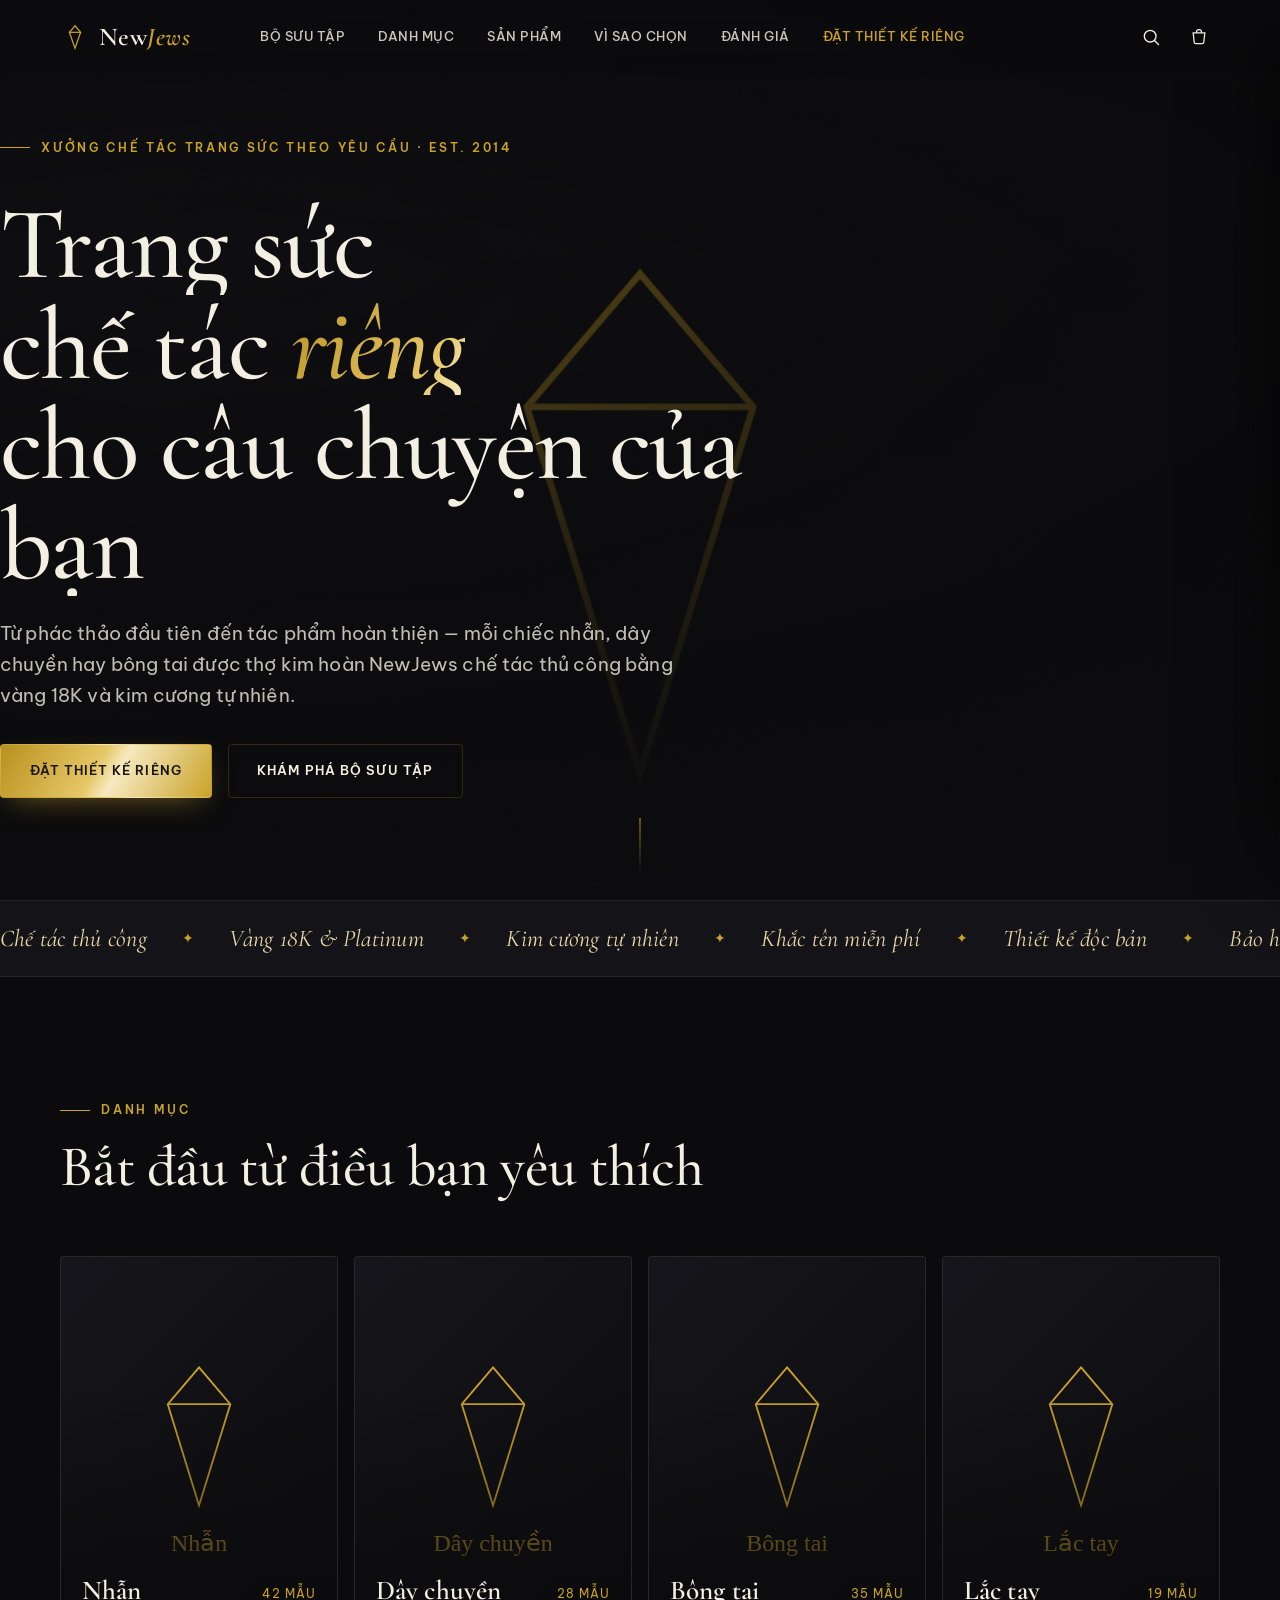
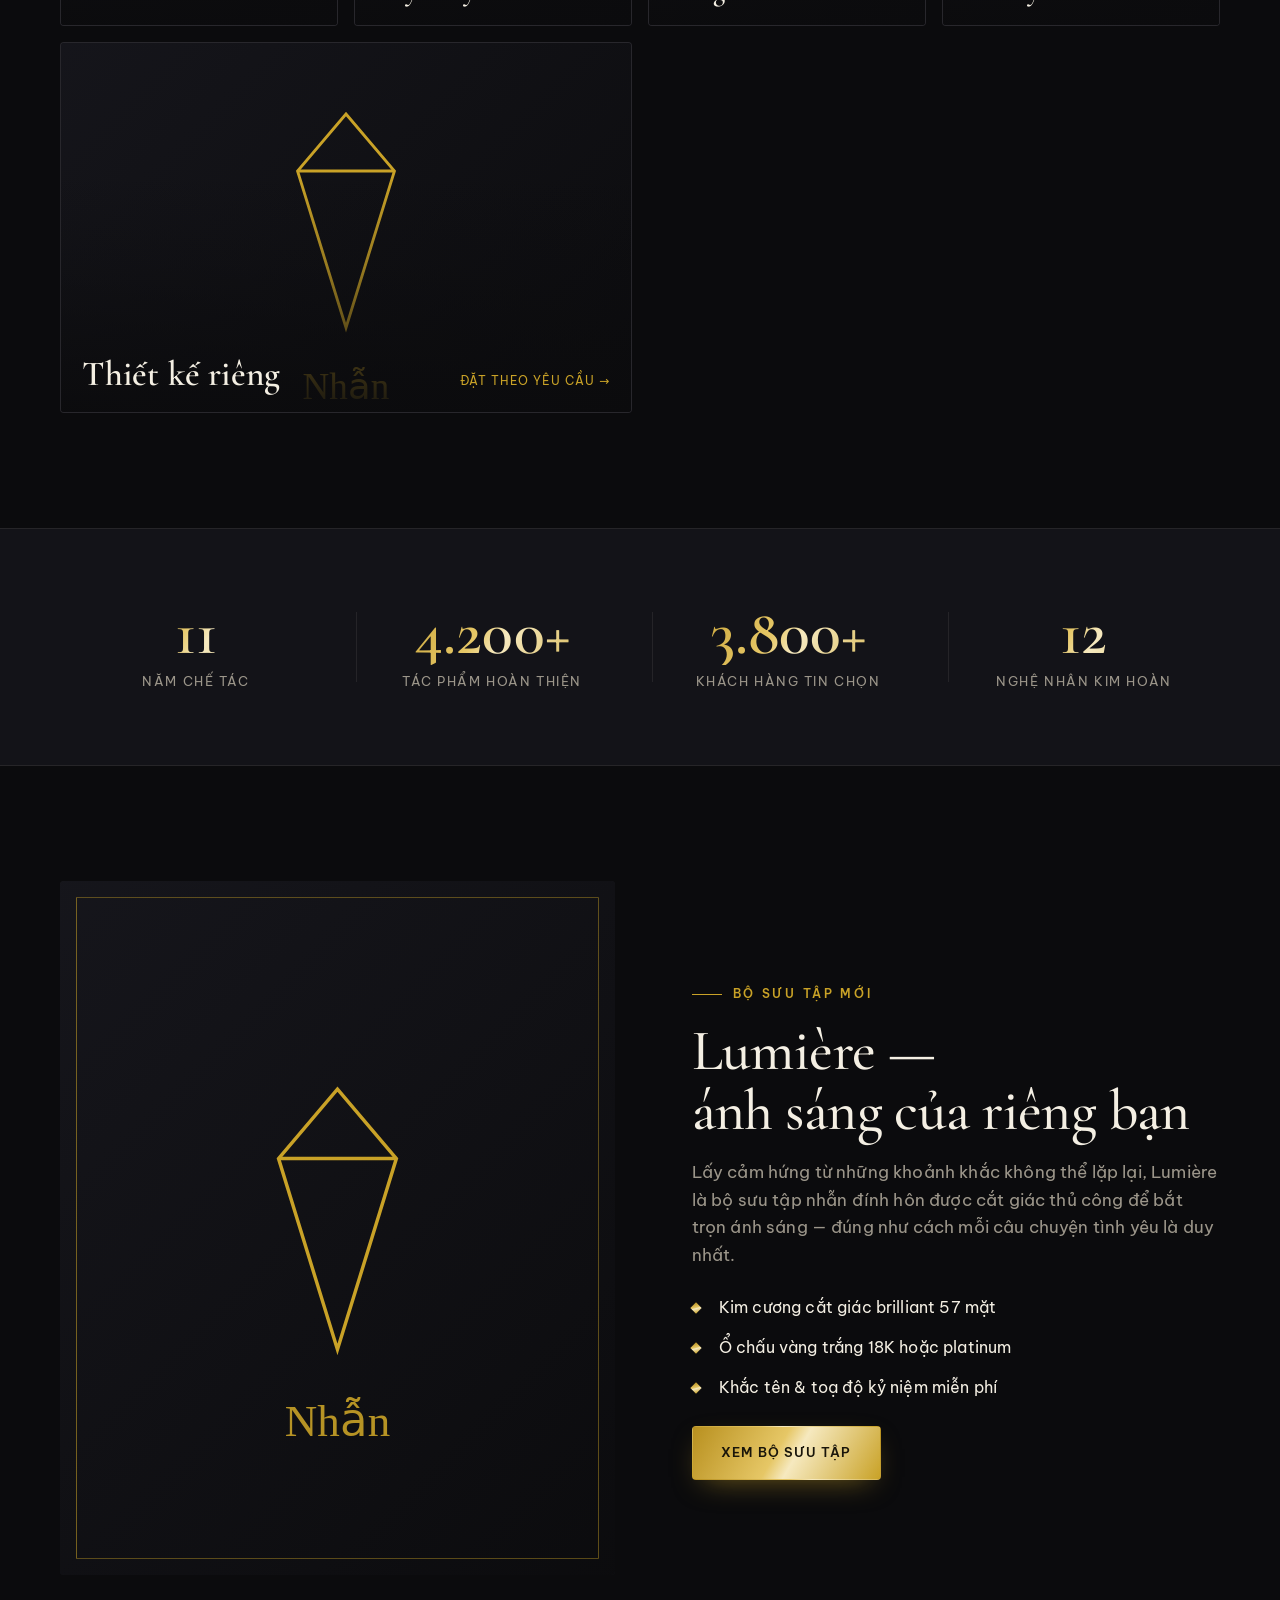
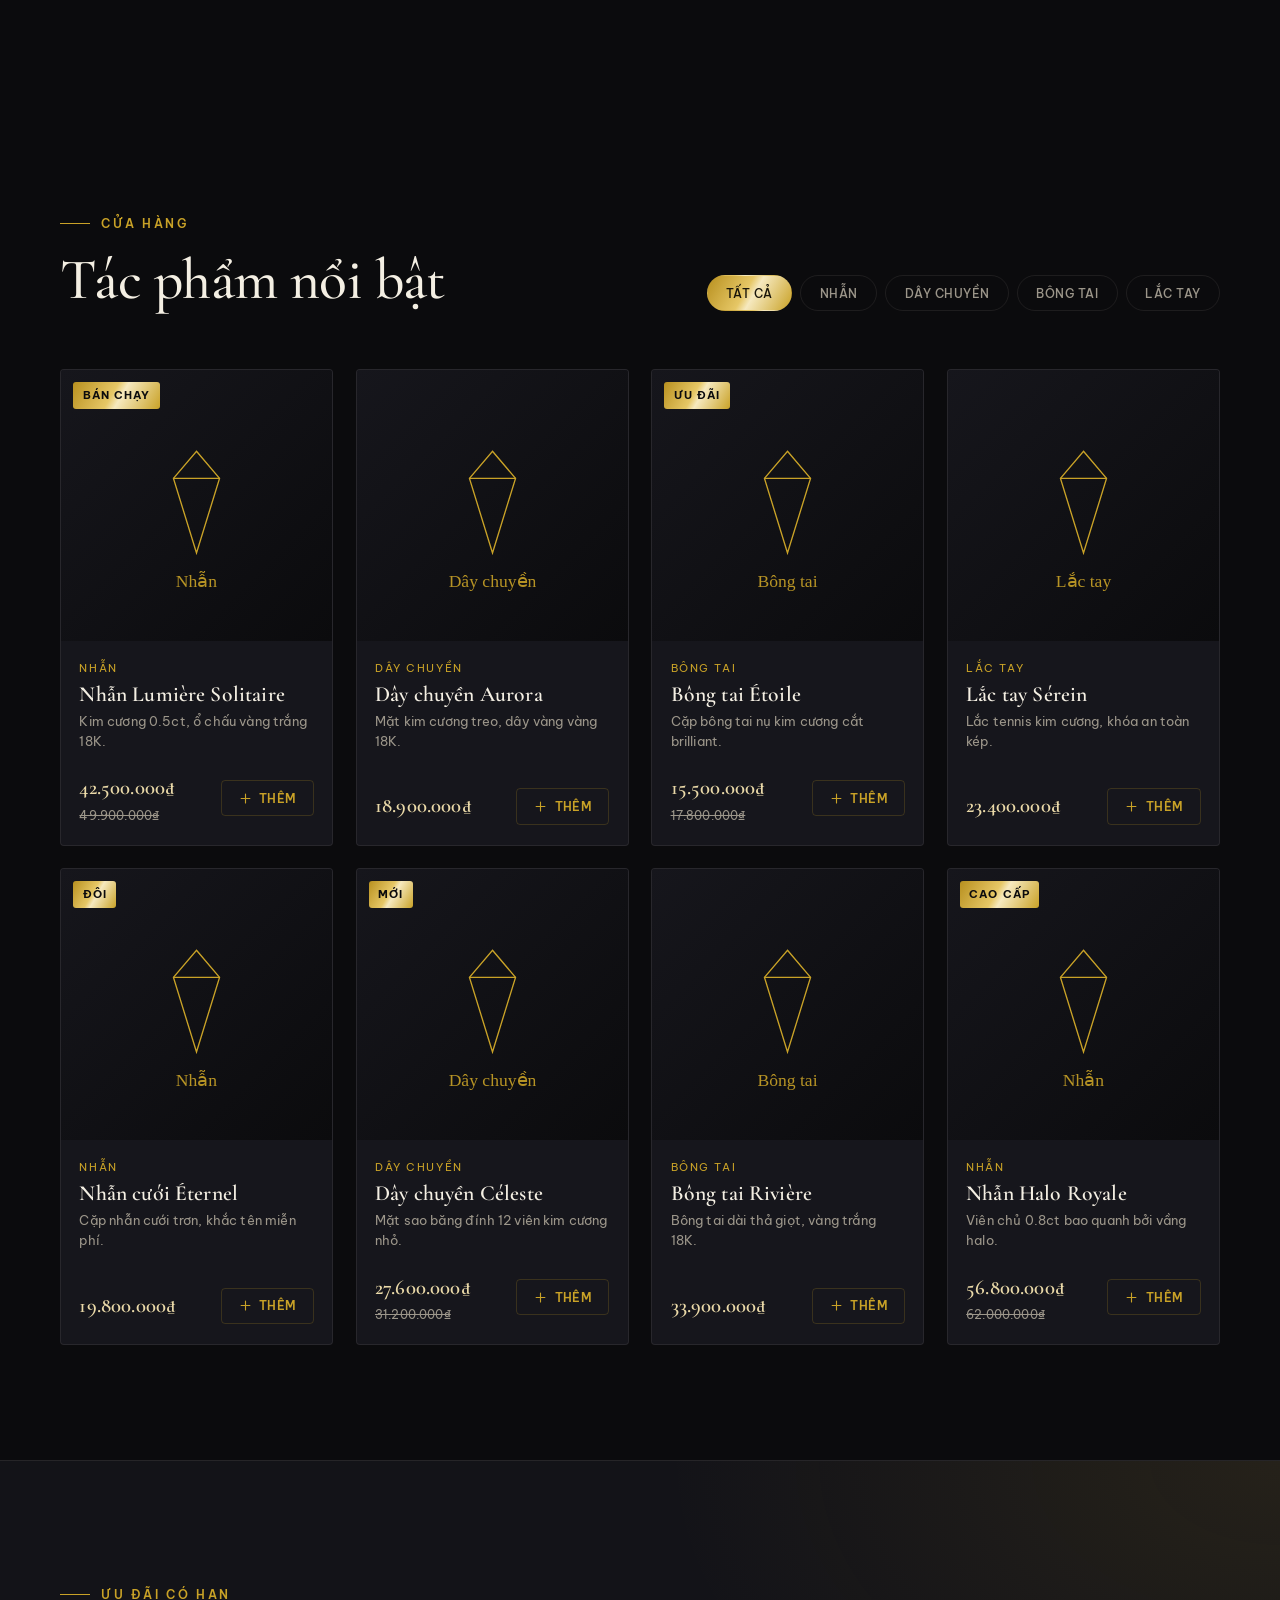
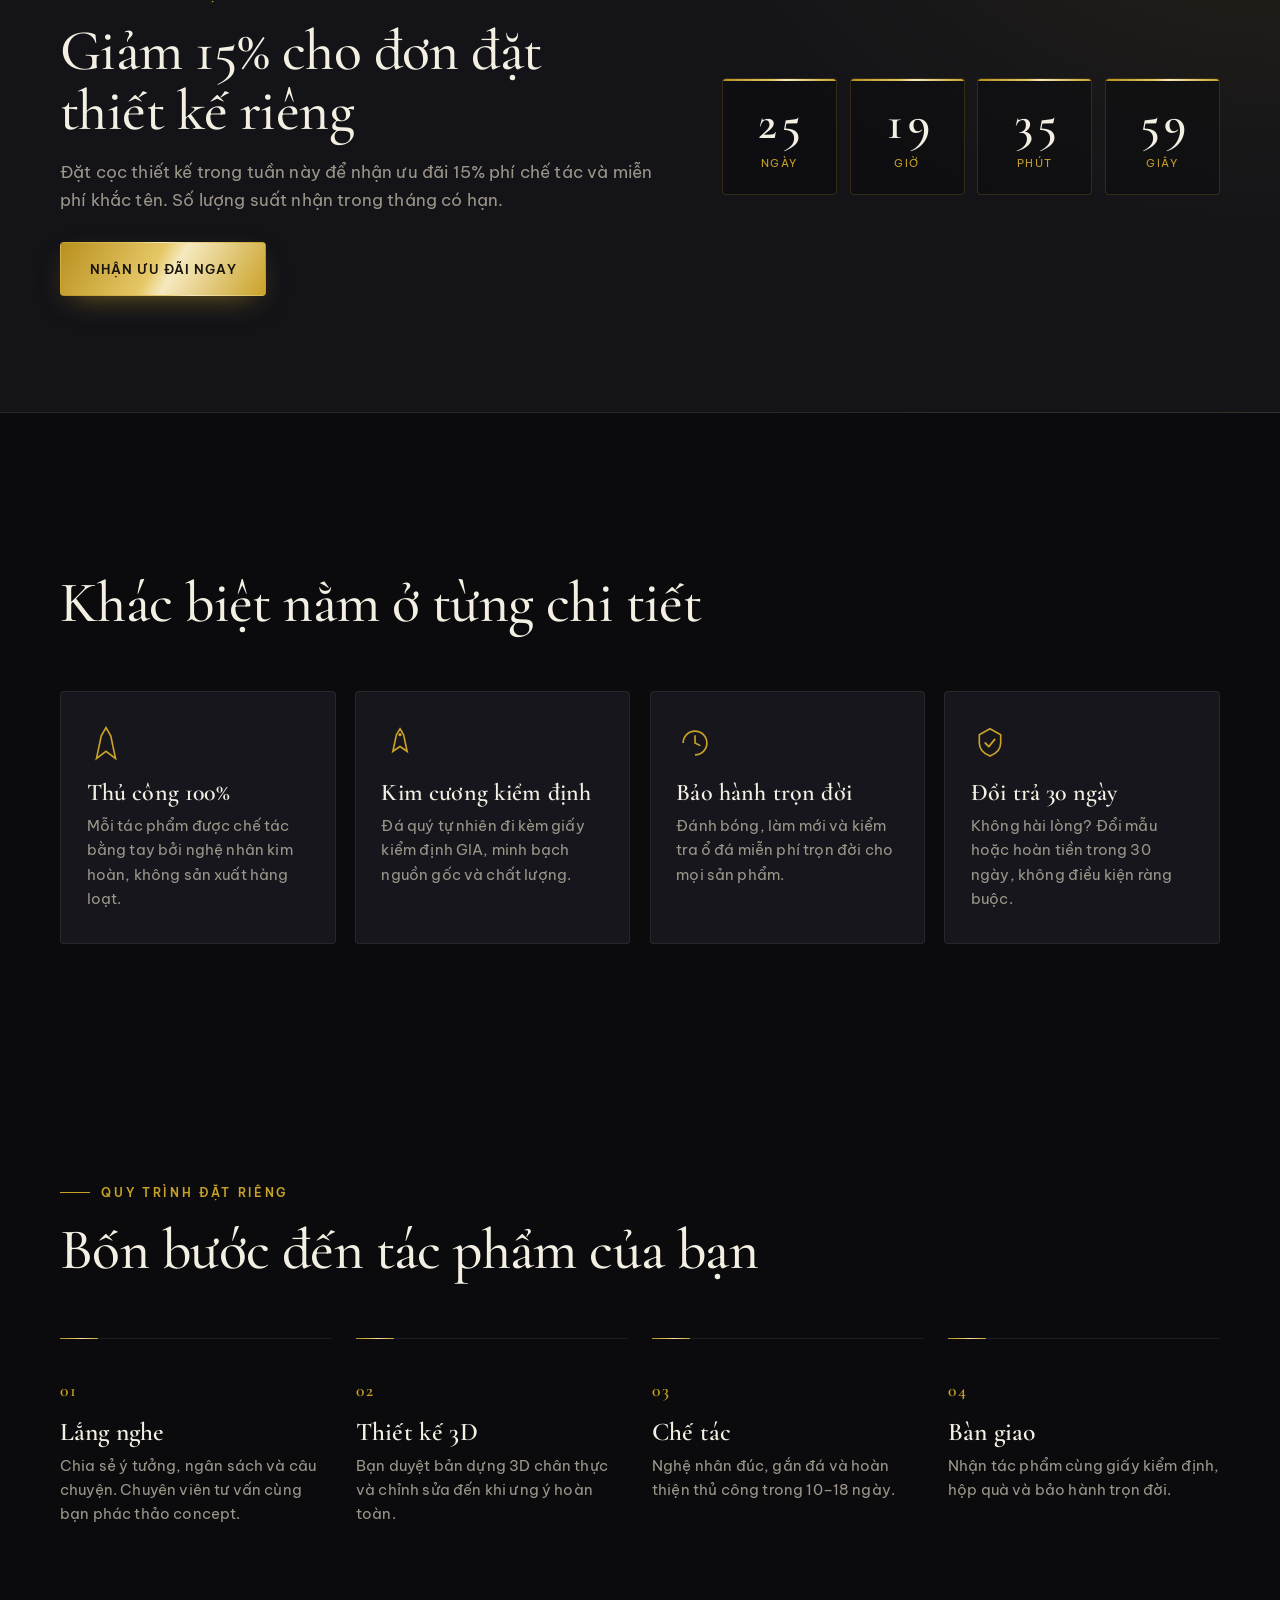
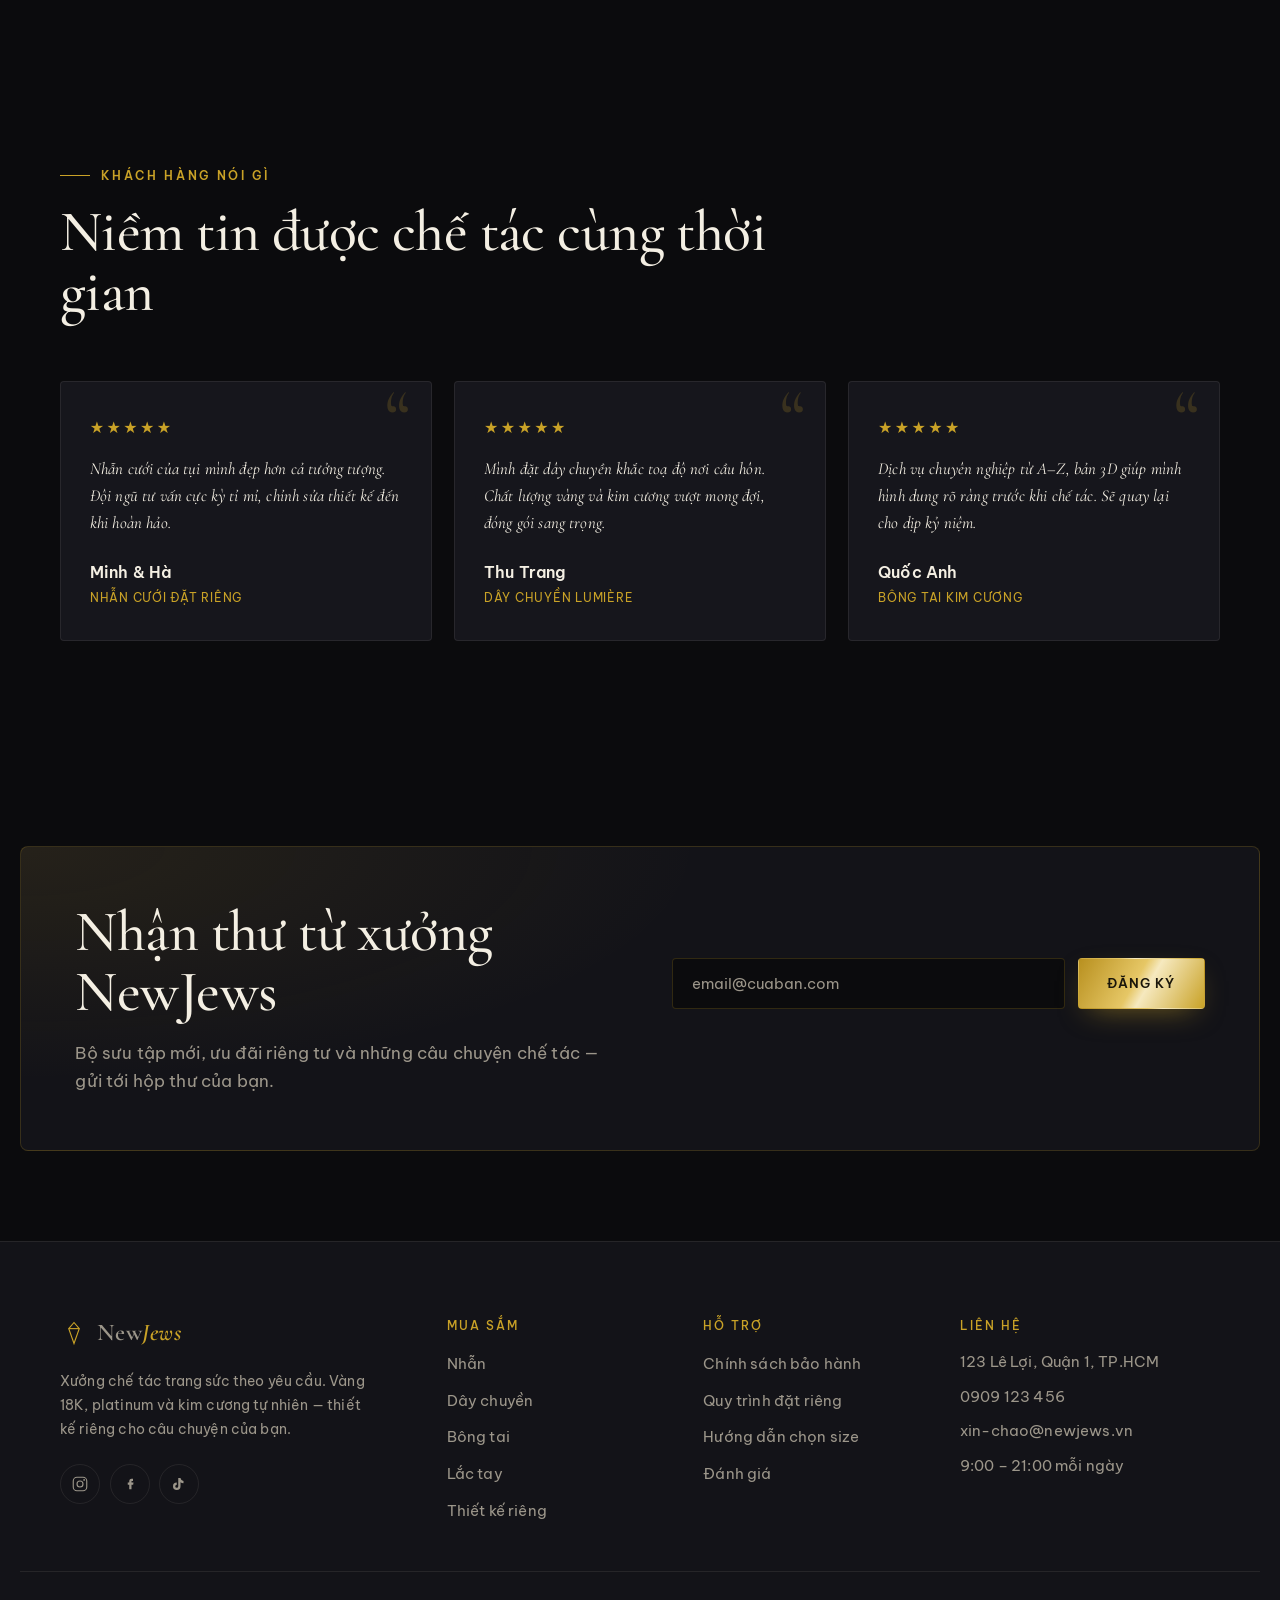
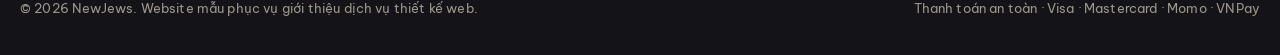
==== index.html @ e8fba26d "Build NewJews custom jewelry demo site (black & gold) Luxury single-page site in Vietnamese: sticky " ====
<!DOCTYPE html>
<html lang="vi">
<head>
  <meta charset="UTF-8" />
  <meta name="viewport" content="width=device-width, initial-scale=1.0" />
  <title>NewJews — Trang sức chế tác riêng | Custom Fine Jewelry</title>
  <meta name="description" content="NewJews — xưởng chế tác trang sức theo yêu cầu. Nhẫn cưới, dây chuyền, bông tai vàng 18K và kim cương tự nhiên, thiết kế riêng cho câu chuyện của bạn." />
  <meta name="theme-color" content="#0B0B0D" />

  <!-- Open Graph -->
  <meta property="og:title" content="NewJews — Trang sức chế tác riêng" />
  <meta property="og:description" content="Mỗi món trang sức là một tác phẩm thủ công, thiết kế riêng cho câu chuyện của bạn." />
  <meta property="og:type" content="website" />

  <!-- Fonts: Cormorant Garamond (display) + Be Vietnam Pro (body, hỗ trợ tiếng Việt) -->
  <link rel="preconnect" href="https://fonts.googleapis.com" />
  <link rel="preconnect" href="https://fonts.gstatic.com" crossorigin />
  <link href="https://fonts.googleapis.com/css2?family=Cormorant+Garamond:ital,wght@0,400;0,500;0,600;0,700;1,400;1,500&family=Be+Vietnam+Pro:wght@300;400;500;600;700&display=swap" rel="stylesheet" />

  <link rel="stylesheet" href="styles.css" />
  <link rel="icon" href="data:image/svg+xml,%3Csvg xmlns='http://www.w3.org/2000/svg' viewBox='0 0 32 32'%3E%3Crect width='32' height='32' rx='6' fill='%230B0B0D'/%3E%3Cpath d='M16 6l5 6-5 14-5-14z' fill='none' stroke='%23C9A227' stroke-width='1.4'/%3E%3C/svg%3E" />
</head>
<body>
  <!-- Skip link for accessibility -->
  <a class="skip-link" href="#main">Bỏ qua tới nội dung chính</a>

  <!-- ============ HEADER ============ -->
  <header class="site-header" id="siteHeader">
    <div class="header-inner">
      <a href="#top" class="brand" aria-label="NewJews — Trang chủ">
        <span class="brand-mark" aria-hidden="true">
          <svg viewBox="0 0 32 32" width="30" height="30"><path d="M16 4l6 7-6 17-6-17z" fill="none" stroke="currentColor" stroke-width="1.3"/><path d="M10 11h12" stroke="currentColor" stroke-width="1.3"/></svg>
        </span>
        <span class="brand-text">New<span class="brand-accent">Jews</span></span>
      </a>

      <nav class="main-nav" id="mainNav" aria-label="Điều hướng chính">
        <a href="#collections" class="nav-link">Bộ sưu tập</a>
        <a href="#categories" class="nav-link">Danh mục</a>
        <a href="#shop" class="nav-link">Sản phẩm</a>
        <a href="#why" class="nav-link">Vì sao chọn</a>
        <a href="#reviews" class="nav-link">Đánh giá</a>
        <a href="#custom" class="nav-link nav-link--cta">Đặt thiết kế riêng</a>
      </nav>

      <!-- Action group: LUÔN căn sát mép phải ở mọi kích thước -->
      <div class="header-actions">
        <button class="icon-btn search-btn" type="button" aria-label="Tìm kiếm">
          <svg viewBox="0 0 24 24" width="20" height="20" aria-hidden="true"><circle cx="11" cy="11" r="7" fill="none" stroke="currentColor" stroke-width="1.6"/><path d="M16.5 16.5L21 21" stroke="currentColor" stroke-width="1.6" stroke-linecap="round"/></svg>
        </button>
        <button class="icon-btn cart-btn" type="button" id="cartToggle" aria-label="Mở giỏ hàng" aria-haspopup="dialog">
          <svg viewBox="0 0 24 24" width="20" height="20" aria-hidden="true"><path d="M5 7h14l-1.2 11.2A2 2 0 0 1 15.8 20H8.2a2 2 0 0 1-2-1.8L5 7z" fill="none" stroke="currentColor" stroke-width="1.5"/><path d="M9 7V6a3 3 0 0 1 6 0v1" fill="none" stroke="currentColor" stroke-width="1.5"/></svg>
          <span class="cart-count" id="cartCount" data-count="0">0</span>
        </button>
        <button class="icon-btn hamburger" type="button" id="hamburger" aria-label="Mở menu" aria-expanded="false" aria-controls="mainNav">
          <span></span><span></span><span></span>
        </button>
      </div>
    </div>
    <!-- Signature: hairline gold rule that "scribes" across the header -->
    <span class="header-rule" aria-hidden="true"></span>
  </header>

  <div class="nav-backdrop" id="navBackdrop" hidden></div>

  <main id="main">
    <span id="top"></span>

    <!-- ============ HERO ============ -->
    <section class="hero" id="hero">
      <div class="hero-bg" aria-hidden="true">
        <img class="lazy-img hero-img" alt=""
             data-src="https://images.unsplash.com/photo-1605100804763-247f67b3557e?auto=format&fit=crop&w=1600&q=80"
             data-fallback="ring" />
        <span class="hero-veil"></span>
        <span class="hero-grain"></span>
      </div>

      <div class="hero-content">
        <p class="eyebrow reveal" data-reveal>
          <span class="eyebrow-tick" aria-hidden="true"></span>
          Xưởng chế tác trang sức theo yêu cầu · Est. 2014
        </p>
        <h1 class="hero-title">
          <span class="line reveal" data-reveal>Trang sức</span>
          <span class="line reveal" data-reveal data-delay="90">chế tác <em class="sheen">riêng</em></span>
          <span class="line reveal" data-reveal data-delay="180">cho câu chuyện của bạn</span>
        </h1>
        <p class="hero-sub reveal" data-reveal data-delay="260">
          Từ phác thảo đầu tiên đến tác phẩm hoàn thiện — mỗi chiếc nhẫn, dây chuyền hay
          bông tai được thợ kim hoàn NewJews chế tác thủ công bằng vàng 18K và kim cương tự nhiên.
        </p>
        <div class="hero-cta reveal" data-reveal data-delay="340">
          <a href="#custom" class="btn btn--gold">Đặt thiết kế riêng</a>
          <a href="#collections" class="btn btn--ghost">Khám phá bộ sưu tập</a>
        </div>
        <div class="hero-trust reveal" data-reveal data-delay="420">
          <span>Bảo hành trọn đời</span><span class="dot"></span>
          <span>Giấy kiểm định GIA</span><span class="dot"></span>
          <span>Giao hàng toàn quốc</span>
        </div>
      </div>

      <a href="#marquee" class="scroll-cue" aria-label="Cuộn xuống">
        <span class="scroll-cue-line"></span>
      </a>
    </section>

    <!-- ============ MARQUEE ============ -->
    <div class="marquee" id="marquee" aria-hidden="true">
      <div class="marquee-track">
        <span>Chế tác thủ công</span><span class="sep">✦</span>
        <span>Vàng 18K &amp; Platinum</span><span class="sep">✦</span>
        <span>Kim cương tự nhiên</span><span class="sep">✦</span>
        <span>Khắc tên miễn phí</span><span class="sep">✦</span>
        <span>Thiết kế độc bản</span><span class="sep">✦</span>
        <span>Bảo hành trọn đời</span><span class="sep">✦</span>
        <span>Chế tác thủ công</span><span class="sep">✦</span>
        <span>Vàng 18K &amp; Platinum</span><span class="sep">✦</span>
        <span>Kim cương tự nhiên</span><span class="sep">✦</span>
        <span>Khắc tên miễn phí</span><span class="sep">✦</span>
        <span>Thiết kế độc bản</span><span class="sep">✦</span>
        <span>Bảo hành trọn đời</span><span class="sep">✦</span>
      </div>
    </div>

    <!-- ============ CATEGORIES ============ -->
    <section class="section categories" id="categories">
      <div class="container">
        <header class="section-head">
          <p class="eyebrow reveal" data-reveal><span class="eyebrow-tick"></span>Danh mục</p>
          <h2 class="section-title reveal" data-reveal>Bắt đầu từ điều bạn yêu thích</h2>
        </header>
        <div class="cat-grid">
          <a href="#shop" class="cat-card reveal" data-reveal data-filter="nhan">
            <span class="cat-media"><img class="lazy-img" alt="Nhẫn cưới và nhẫn đính hôn" data-src="https://images.unsplash.com/photo-1605100804763-247f67b3557e?auto=format&fit=crop&w=800&q=80" data-fallback="ring" /></span>
            <span class="cat-info"><span class="cat-name">Nhẫn</span><span class="cat-meta">42 mẫu</span></span>
          </a>
          <a href="#shop" class="cat-card reveal" data-reveal data-delay="80" data-filter="daychuyen">
            <span class="cat-media"><img class="lazy-img" alt="Dây chuyền vàng" data-src="https://images.unsplash.com/photo-1611591437281-460bfbe1220a?auto=format&fit=crop&w=800&q=80" data-fallback="necklace" /></span>
            <span class="cat-info"><span class="cat-name">Dây chuyền</span><span class="cat-meta">28 mẫu</span></span>
          </a>
          <a href="#shop" class="cat-card reveal" data-reveal data-delay="160" data-filter="bongtai">
            <span class="cat-media"><img class="lazy-img" alt="Bông tai kim cương" data-src="https://images.unsplash.com/photo-1535632066927-ab7c9ab60908?auto=format&fit=crop&w=800&q=80" data-fallback="earring" /></span>
            <span class="cat-info"><span class="cat-name">Bông tai</span><span class="cat-meta">35 mẫu</span></span>
          </a>
          <a href="#shop" class="cat-card reveal" data-reveal data-delay="240" data-filter="lactay">
            <span class="cat-media"><img class="lazy-img" alt="Lắc tay vàng" data-src="https://images.unsplash.com/photo-1611652022419-a9419f74343d?auto=format&fit=crop&w=800&q=80" data-fallback="bracelet" /></span>
            <span class="cat-info"><span class="cat-name">Lắc tay</span><span class="cat-meta">19 mẫu</span></span>
          </a>
          <a href="#custom" class="cat-card cat-card--feature reveal" data-reveal data-delay="320">
            <span class="cat-media"><img class="lazy-img" alt="Dịch vụ thiết kế riêng" data-src="https://images.unsplash.com/photo-1617038220319-276d3cfab638?auto=format&fit=crop&w=800&q=80" data-fallback="ring" /></span>
            <span class="cat-info">
              <span class="cat-name">Thiết kế riêng</span>
              <span class="cat-meta">Đặt theo yêu cầu →</span>
            </span>
          </a>
        </div>
      </div>
    </section>

    <!-- ============ STATS / COUNT-UP ============ -->
    <section class="section stats" id="stats">
      <div class="container">
        <div class="stats-grid">
          <div class="stat reveal" data-reveal>
            <span class="stat-num" data-count="11" data-suffix="">0</span>
            <span class="stat-label">Năm chế tác</span>
          </div>
          <div class="stat reveal" data-reveal data-delay="80">
            <span class="stat-num" data-count="4200" data-suffix="+">0</span>
            <span class="stat-label">Tác phẩm hoàn thiện</span>
          </div>
          <div class="stat reveal" data-reveal data-delay="160">
            <span class="stat-num" data-count="3800" data-suffix="+">0</span>
            <span class="stat-label">Khách hàng tin chọn</span>
          </div>
          <div class="stat reveal" data-reveal data-delay="240">
            <span class="stat-num" data-count="12" data-suffix="">0</span>
            <span class="stat-label">Nghệ nhân kim hoàn</span>
          </div>
        </div>
      </div>
    </section>

    <!-- ============ COLLECTIONS / EDITORIAL ============ -->
    <section class="section collection-split" id="collections">
      <div class="container split-grid">
        <div class="split-media reveal" data-reveal>
          <span class="frame-line" aria-hidden="true"></span>
          <img class="lazy-img" alt="Bộ sưu tập Lumière — nhẫn kim cương" data-src="https://images.unsplash.com/photo-1599643478518-a784e5dc4c8f?auto=format&fit=crop&w=1000&q=80" data-fallback="ring" />
        </div>
        <div class="split-text">
          <p class="eyebrow reveal" data-reveal><span class="eyebrow-tick"></span>Bộ sưu tập mới</p>
          <h2 class="section-title reveal" data-reveal>Lumière —<br>ánh sáng của riêng bạn</h2>
          <p class="lead reveal" data-reveal data-delay="80">
            Lấy cảm hứng từ những khoảnh khắc không thể lặp lại, Lumière là bộ sưu tập nhẫn
            đính hôn được cắt giác thủ công để bắt trọn ánh sáng — đúng như cách mỗi câu chuyện
            tình yêu là duy nhất.
          </p>
          <ul class="feature-list reveal" data-reveal data-delay="160">
            <li>Kim cương cắt giác brilliant 57 mặt</li>
            <li>Ổ chấu vàng trắng 18K hoặc platinum</li>
            <li>Khắc tên &amp; toạ độ kỷ niệm miễn phí</li>
          </ul>
          <a href="#shop" class="btn btn--gold reveal" data-reveal data-delay="220">Xem bộ sưu tập</a>
        </div>
      </div>
    </section>

    <!-- ============ SHOP / PRODUCT GRID + FILTER ============ -->
    <section class="section shop" id="shop">
      <div class="container">
        <header class="section-head section-head--row">
          <div>
            <p class="eyebrow reveal" data-reveal><span class="eyebrow-tick"></span>Cửa hàng</p>
            <h2 class="section-title reveal" data-reveal>Tác phẩm nổi bật</h2>
          </div>
          <div class="filters reveal" data-reveal data-delay="120" role="tablist" aria-label="Lọc sản phẩm">
            <button class="filter-btn is-active" data-filter="all" role="tab" aria-selected="true">Tất cả</button>
            <button class="filter-btn" data-filter="nhan" role="tab" aria-selected="false">Nhẫn</button>
            <button class="filter-btn" data-filter="daychuyen" role="tab" aria-selected="false">Dây chuyền</button>
            <button class="filter-btn" data-filter="bongtai" role="tab" aria-selected="false">Bông tai</button>
            <button class="filter-btn" data-filter="lactay" role="tab" aria-selected="false">Lắc tay</button>
          </div>
        </header>

        <div class="product-grid" id="productGrid">
          <!-- Products injected by script.js -->
        </div>
        <p class="grid-empty" id="gridEmpty" hidden>Chưa có sản phẩm trong danh mục này.</p>
      </div>
    </section>

    <!-- ============ PROMO / COUNTDOWN ============ -->
    <section class="section promo" id="promo">
      <div class="container promo-inner">
        <div class="promo-text reveal" data-reveal>
          <p class="eyebrow"><span class="eyebrow-tick"></span>Ưu đãi có hạn</p>
          <h2 class="section-title">Giảm 15% cho đơn đặt thiết kế riêng</h2>
          <p class="lead">Đặt cọc thiết kế trong tuần này để nhận ưu đãi 15% phí chế tác và miễn phí khắc tên.
            Số lượng suất nhận trong tháng có hạn.</p>
          <a href="#custom" class="btn btn--gold">Nhận ưu đãi ngay</a>
        </div>
        <div class="countdown reveal" data-reveal data-delay="120" id="countdown" aria-label="Thời gian còn lại của ưu đãi">
          <div class="cd-unit"><span class="cd-num" data-cd="days">00</span><span class="cd-lbl">Ngày</span></div>
          <div class="cd-unit"><span class="cd-num" data-cd="hours">00</span><span class="cd-lbl">Giờ</span></div>
          <div class="cd-unit"><span class="cd-num" data-cd="mins">00</span><span class="cd-lbl">Phút</span></div>
          <div class="cd-unit"><span class="cd-num" data-cd="secs">00</span><span class="cd-lbl">Giây</span></div>
        </div>
      </div>
    </section>

    <!-- ============ WHY CHOOSE ============ -->
    <section class="section why" id="why">
      <div class="container">
        <header class="section-head">
          <p class="eyebrow reveal" data-reveal><span class="eyebrow-tick"></span>Vì sao chọn NewJews</p>
          <h2 class="section-title reveal" data-reveal>Khác biệt nằm ở từng chi tiết</h2>
        </header>
        <div class="why-grid">
          <article class="why-card reveal" data-reveal>
            <span class="why-icon" aria-hidden="true">
              <svg viewBox="0 0 32 32"><path d="M16 3l4 7 4 19-8-6-8 6 4-19z" fill="none" stroke="currentColor" stroke-width="1.4"/></svg>
            </span>
            <h3 class="why-title">Thủ công 100%</h3>
            <p>Mỗi tác phẩm được chế tác bằng tay bởi nghệ nhân kim hoàn, không sản xuất hàng loạt.</p>
          </article>
          <article class="why-card reveal" data-reveal data-delay="80">
            <span class="why-icon" aria-hidden="true">
              <svg viewBox="0 0 32 32"><path d="M16 4l3 5 3 14-6-4-6 4 3-14z" fill="none" stroke="currentColor" stroke-width="1.4"/><circle cx="16" cy="9" r="1.4" fill="currentColor"/></svg>
            </span>
            <h3 class="why-title">Kim cương kiểm định</h3>
            <p>Đá quý tự nhiên đi kèm giấy kiểm định GIA, minh bạch nguồn gốc và chất lượng.</p>
          </article>
          <article class="why-card reveal" data-reveal data-delay="160">
            <span class="why-icon" aria-hidden="true">
              <svg viewBox="0 0 32 32"><path d="M6 16a10 10 0 1 1 10 10" fill="none" stroke="currentColor" stroke-width="1.4"/><path d="M16 10v6l4 2" fill="none" stroke="currentColor" stroke-width="1.4" stroke-linecap="round"/></svg>
            </span>
            <h3 class="why-title">Bảo hành trọn đời</h3>
            <p>Đánh bóng, làm mới và kiểm tra ổ đá miễn phí trọn đời cho mọi sản phẩm.</p>
          </article>
          <article class="why-card reveal" data-reveal data-delay="240">
            <span class="why-icon" aria-hidden="true">
              <svg viewBox="0 0 32 32"><path d="M16 4l9 5v7c0 6-4 9-9 11-5-2-9-5-9-11V9z" fill="none" stroke="currentColor" stroke-width="1.4"/><path d="M12 16l3 3 5-6" fill="none" stroke="currentColor" stroke-width="1.5" stroke-linecap="round" stroke-linejoin="round"/></svg>
            </span>
            <h3 class="why-title">Đổi trả 30 ngày</h3>
            <p>Không hài lòng? Đổi mẫu hoặc hoàn tiền trong 30 ngày, không điều kiện ràng buộc.</p>
          </article>
        </div>
      </div>
    </section>

    <!-- ============ CUSTOM / PROCESS ============ -->
    <section class="section process" id="custom">
      <div class="container">
        <header class="section-head">
          <p class="eyebrow reveal" data-reveal><span class="eyebrow-tick"></span>Quy trình đặt riêng</p>
          <h2 class="section-title reveal" data-reveal>Bốn bước đến tác phẩm của bạn</h2>
        </header>
        <ol class="steps">
          <li class="step reveal" data-reveal>
            <span class="step-no">01</span>
            <h3>Lắng nghe</h3>
            <p>Chia sẻ ý tưởng, ngân sách và câu chuyện. Chuyên viên tư vấn cùng bạn phác thảo concept.</p>
          </li>
          <li class="step reveal" data-reveal data-delay="80">
            <span class="step-no">02</span>
            <h3>Thiết kế 3D</h3>
            <p>Bạn duyệt bản dựng 3D chân thực và chỉnh sửa đến khi ưng ý hoàn toàn.</p>
          </li>
          <li class="step reveal" data-reveal data-delay="160">
            <span class="step-no">03</span>
            <h3>Chế tác</h3>
            <p>Nghệ nhân đúc, gắn đá và hoàn thiện thủ công trong 10–18 ngày.</p>
          </li>
          <li class="step reveal" data-reveal data-delay="240">
            <span class="step-no">04</span>
            <h3>Bàn giao</h3>
            <p>Nhận tác phẩm cùng giấy kiểm định, hộp quà và bảo hành trọn đời.</p>
          </li>
        </ol>
      </div>
    </section>

    <!-- ============ TESTIMONIALS ============ -->
    <section class="section reviews" id="reviews">
      <div class="container">
        <header class="section-head">
          <p class="eyebrow reveal" data-reveal><span class="eyebrow-tick"></span>Khách hàng nói gì</p>
          <h2 class="section-title reveal" data-reveal>Niềm tin được chế tác cùng thời gian</h2>
        </header>
        <div class="reviews-grid">
          <figure class="review-card reveal" data-reveal>
            <div class="stars" aria-label="5 trên 5 sao">★★★★★</div>
            <blockquote>Nhẫn cưới của tụi mình đẹp hơn cả tưởng tượng. Đội ngũ tư vấn cực kỳ tỉ mỉ,
              chỉnh sửa thiết kế đến khi hoàn hảo.</blockquote>
            <figcaption><span class="rv-name">Minh &amp; Hà</span><span class="rv-meta">Nhẫn cưới đặt riêng</span></figcaption>
          </figure>
          <figure class="review-card reveal" data-reveal data-delay="80">
            <div class="stars" aria-label="5 trên 5 sao">★★★★★</div>
            <blockquote>Mình đặt dây chuyền khắc toạ độ nơi cầu hôn. Chất lượng vàng và kim cương
              vượt mong đợi, đóng gói sang trọng.</blockquote>
            <figcaption><span class="rv-name">Thu Trang</span><span class="rv-meta">Dây chuyền Lumière</span></figcaption>
          </figure>
          <figure class="review-card reveal" data-reveal data-delay="160">
            <div class="stars" aria-label="5 trên 5 sao">★★★★★</div>
            <blockquote>Dịch vụ chuyên nghiệp từ A–Z, bản 3D giúp mình hình dung rõ ràng trước khi chế tác.
              Sẽ quay lại cho dịp kỷ niệm.</blockquote>
            <figcaption><span class="rv-name">Quốc Anh</span><span class="rv-meta">Bông tai kim cương</span></figcaption>
          </figure>
        </div>
      </div>
    </section>

    <!-- ============ NEWSLETTER ============ -->
    <section class="section newsletter" id="newsletter">
      <div class="container news-inner reveal" data-reveal>
        <div class="news-text">
          <h2 class="section-title">Nhận thư từ xưởng NewJews</h2>
          <p class="lead">Bộ sưu tập mới, ưu đãi riêng tư và những câu chuyện chế tác — gửi tới hộp thư của bạn.</p>
        </div>
        <form class="news-form" id="newsForm" novalidate>
          <label class="visually-hidden" for="newsEmail">Email của bạn</label>
          <input type="email" id="newsEmail" name="email" placeholder="email@cuaban.com" autocomplete="email" required />
          <button type="submit" class="btn btn--gold">Đăng ký</button>
          <p class="news-msg" id="newsMsg" role="status" aria-live="polite"></p>
        </form>
      </div>
    </section>
  </main>

  <!-- ============ FOOTER ============ -->
  <footer class="site-footer">
    <div class="container footer-grid">
      <div class="footer-col footer-brand">
        <a href="#top" class="brand brand--footer">
          <span class="brand-mark" aria-hidden="true"><svg viewBox="0 0 32 32" width="28" height="28"><path d="M16 4l6 7-6 17-6-17z" fill="none" stroke="currentColor" stroke-width="1.3"/><path d="M10 11h12" stroke="currentColor" stroke-width="1.3"/></svg></span>
          <span class="brand-text">New<span class="brand-accent">Jews</span></span>
        </a>
        <p class="footer-about">Xưởng chế tác trang sức theo yêu cầu. Vàng 18K, platinum và kim cương tự nhiên —
          thiết kế riêng cho câu chuyện của bạn.</p>
        <div class="socials">
          <a href="#" aria-label="Instagram" class="social"><svg viewBox="0 0 24 24" width="18" height="18"><rect x="3" y="3" width="18" height="18" rx="5" fill="none" stroke="currentColor" stroke-width="1.5"/><circle cx="12" cy="12" r="4" fill="none" stroke="currentColor" stroke-width="1.5"/><circle cx="17.5" cy="6.5" r="1.2" fill="currentColor"/></svg></a>
          <a href="#" aria-label="Facebook" class="social"><svg viewBox="0 0 24 24" width="18" height="18"><path d="M14 8h2V5h-2c-2 0-3 1.3-3 3.2V10H9v3h2v6h3v-6h2.2l.5-3H14V8.5c0-.3.2-.5.5-.5z" fill="currentColor"/></svg></a>
          <a href="#" aria-label="TikTok" class="social"><svg viewBox="0 0 24 24" width="18" height="18"><path d="M14 4c.4 2.2 1.8 3.6 4 3.9V11c-1.6 0-3-.5-4-1.3V15a5 5 0 1 1-5-5v3a2 2 0 1 0 2 2V4h3z" fill="currentColor"/></svg></a>
        </div>
      </div>
      <div class="footer-col">
        <h4>Mua sắm</h4>
        <ul><li><a href="#shop">Nhẫn</a></li><li><a href="#shop">Dây chuyền</a></li><li><a href="#shop">Bông tai</a></li><li><a href="#shop">Lắc tay</a></li><li><a href="#custom">Thiết kế riêng</a></li></ul>
      </div>
      <div class="footer-col">
        <h4>Hỗ trợ</h4>
        <ul><li><a href="#why">Chính sách bảo hành</a></li><li><a href="#custom">Quy trình đặt riêng</a></li><li><a href="#shop">Hướng dẫn chọn size</a></li><li><a href="#reviews">Đánh giá</a></li></ul>
      </div>
      <div class="footer-col">
        <h4>Liên hệ</h4>
        <ul class="contact-list">
          <li>123 Lê Lợi, Quận 1, TP.HCM</li>
          <li><a href="tel:+84909123456">0909 123 456</a></li>
          <li><a href="mailto:xin-chao@newjews.vn">xin-chao@newjews.vn</a></li>
          <li>9:00 – 21:00 mỗi ngày</li>
        </ul>
      </div>
    </div>
    <div class="container footer-bottom">
      <p>© <span id="year">2026</span> NewJews. Website mẫu phục vụ giới thiệu dịch vụ thiết kế web.</p>
      <p class="footer-pay">Thanh toán an toàn · Visa · Mastercard · Momo · VNPay</p>
    </div>
  </footer>

  <!-- ============ CART DRAWER ============ -->
  <aside class="cart-drawer" id="cartDrawer" aria-hidden="true" aria-label="Giỏ hàng" role="dialog" aria-modal="true">
    <div class="cart-head">
      <h2 class="cart-title">Giỏ hàng <span id="cartItemsCount">(0)</span></h2>
      <button class="icon-btn cart-close" id="cartClose" type="button" aria-label="Đóng giỏ hàng">
        <svg viewBox="0 0 24 24" width="20" height="20"><path d="M6 6l12 12M18 6L6 18" stroke="currentColor" stroke-width="1.6" stroke-linecap="round"/></svg>
      </button>
    </div>
    <div class="cart-body" id="cartBody">
      <p class="cart-empty" id="cartEmpty">Giỏ hàng của bạn đang trống.<br><span>Hãy thêm một tác phẩm bạn yêu thích.</span></p>
      <ul class="cart-items" id="cartItems"></ul>
    </div>
    <div class="cart-foot">
      <div class="cart-total-row"><span>Tạm tính</span><span class="cart-total" id="cartTotal">0₫</span></div>
      <p class="cart-note">Phí vận chuyển và ưu đãi áp dụng khi thanh toán.</p>
      <button class="btn btn--gold btn--block" id="checkoutBtn" type="button" disabled>Tiến hành thanh toán</button>
    </div>
  </aside>
  <div class="cart-overlay" id="cartOverlay" hidden></div>

  <!-- Toast -->
  <div class="toast" id="toast" role="status" aria-live="polite"></div>

  <script src="script.js" defer></script>
</body>
</html>
---- styles.css ----
/* =========================================================
   NewJews — Custom Fine Jewelry
   Palette: obsidian + antique gold · Type: Cormorant + Be Vietnam Pro
   ========================================================= */

:root {
  --ink:        #0B0B0D;
  --ink-2:      #131318;
  --ink-3:      #1A1A20;
  --card:       #16161C;
  --gold:       #C9A227;
  --gold-bright:#E6C766;
  --champagne:  #EAD9A8;
  --cream:      #F4EFE3;
  --muted:      #9C968A;
  --line:       rgba(201, 162, 39, 0.20);
  --line-soft:  rgba(244, 239, 227, 0.08);

  --grad-gold:  linear-gradient(120deg, #B8901F 0%, #E6C766 45%, #F6E9BF 55%, #C9A227 100%);

  --font-display: "Cormorant Garamond", Georgia, "Times New Roman", serif;
  --font-body:    "Be Vietnam Pro", system-ui, -apple-system, "Segoe UI", sans-serif;

  --maxw: 1240px;
  --pad: clamp(1.1rem, 4vw, 2.5rem);
  --radius: 4px;
  --ease: cubic-bezier(0.22, 1, 0.36, 1);

  --header-h: 74px;
}

/* ---------- Reset ---------- */
*, *::before, *::after { box-sizing: border-box; }
html { scroll-behavior: smooth; -webkit-text-size-adjust: 100%; }
body {
  margin: 0;
  background: var(--ink);
  color: var(--cream);
  font-family: var(--font-body);
  font-weight: 400;
  line-height: 1.65;
  font-size: 16px;
  letter-spacing: 0.01em;
  overflow-x: hidden;
  -webkit-font-smoothing: antialiased;
}
img { max-width: 100%; display: block; }
a { color: inherit; text-decoration: none; }
button { font-family: inherit; cursor: pointer; }
h1, h2, h3, h4 { margin: 0; font-weight: 500; line-height: 1.08; }
p { margin: 0; }
ul, ol { margin: 0; padding: 0; list-style: none; }

::selection { background: var(--gold); color: var(--ink); }

.visually-hidden, .skip-link {
  position: absolute; width: 1px; height: 1px; padding: 0; margin: -1px;
  overflow: hidden; clip: rect(0 0 0 0); white-space: nowrap; border: 0;
}
.skip-link:focus {
  position: fixed; top: 12px; left: 12px; width: auto; height: auto;
  clip: auto; z-index: 2000; background: var(--gold); color: var(--ink);
  padding: 10px 16px; border-radius: var(--radius); font-weight: 600;
}

.container { width: 100%; max-width: var(--maxw); margin-inline: auto; padding-inline: var(--pad); }

:focus-visible { outline: 2px solid var(--gold-bright); outline-offset: 3px; border-radius: 2px; }

/* =========================================================
   HEADER
   ========================================================= */
.site-header {
  position: fixed; top: 0; left: 0; right: 0; z-index: 100;
  background: rgba(11, 11, 13, 0.55);
  backdrop-filter: blur(14px) saturate(120%);
  -webkit-backdrop-filter: blur(14px) saturate(120%);
  transition: background .4s var(--ease), box-shadow .4s var(--ease);
}
.site-header.is-scrolled {
  background: rgba(11, 11, 13, 0.9);
  box-shadow: 0 10px 40px -20px rgba(0,0,0,0.9);
}
.header-inner {
  max-width: var(--maxw); margin-inline: auto; padding-inline: var(--pad);
  height: var(--header-h);
  display: flex; align-items: center; gap: 1.5rem;
}
.header-rule {
  position: absolute; left: 0; bottom: 0; height: 1px; width: 100%;
  background: linear-gradient(90deg, transparent, var(--line), transparent);
  transform: scaleX(0); transform-origin: left; transition: transform 1.2s var(--ease);
}
.site-header.is-scrolled .header-rule { transform: scaleX(1); }

.brand { display: inline-flex; align-items: center; gap: .55rem; color: var(--cream); }
.brand-mark { color: var(--gold); display: inline-flex; transition: transform .6s var(--ease); }
.brand:hover .brand-mark { transform: rotate(-8deg) scale(1.06); }
.brand-text {
  font-family: var(--font-display); font-size: 1.6rem; font-weight: 600;
  letter-spacing: .02em; line-height: 1;
}
.brand-accent { color: var(--gold); font-style: italic; }

.main-nav { display: flex; align-items: center; gap: .35rem; margin-left: 2rem; }
.nav-link {
  position: relative; padding: .5rem .85rem; font-size: .82rem; font-weight: 500;
  letter-spacing: .04em; text-transform: uppercase; color: var(--cream);
  opacity: .82; transition: opacity .25s, color .25s;
}
.nav-link::after {
  content: ""; position: absolute; left: .85rem; right: .85rem; bottom: .28rem;
  height: 1px; background: var(--gold); transform: scaleX(0); transform-origin: left;
  transition: transform .35s var(--ease);
}
.nav-link:hover { opacity: 1; color: var(--gold-bright); }
.nav-link:hover::after { transform: scaleX(1); }
.nav-link--cta { color: var(--gold); opacity: 1; }
.nav-link--cta::after { background: var(--gold-bright); }

/* Action group — ALWAYS pinned to the right edge at every breakpoint */
.header-actions {
  margin-left: auto;
  display: flex; align-items: center; gap: .35rem;
  flex-shrink: 0;
}
.icon-btn {
  --sz: 42px;
  width: var(--sz); height: var(--sz); display: inline-grid; place-items: center;
  background: transparent; border: 1px solid transparent; border-radius: 50%;
  color: var(--cream); position: relative; transition: background .25s, color .25s, border-color .25s, transform .2s;
}
.icon-btn:hover { color: var(--gold-bright); border-color: var(--line); background: rgba(201,162,39,.06); }
.icon-btn:active { transform: scale(.92); }
.cart-btn { position: relative; }
.cart-count {
  position: absolute; top: 2px; right: 2px; min-width: 18px; height: 18px; padding: 0 4px;
  background: var(--grad-gold); color: var(--ink); font-size: .68rem; font-weight: 700;
  border-radius: 10px; display: grid; place-items: center; line-height: 1;
  transform: scale(0); transition: transform .3s var(--ease); box-shadow: 0 0 0 2px var(--ink);
}
.cart-count.has-items { transform: scale(1); }
.cart-count.bump { animation: bump .4s var(--ease); }
@keyframes bump { 0%{transform:scale(1)} 40%{transform:scale(1.35)} 100%{transform:scale(1)} }

/* Hamburger */
.hamburger { display: none; flex-direction: column; gap: 5px; }
.hamburger span {
  width: 20px; height: 1.6px; background: currentColor; border-radius: 2px;
  transition: transform .35s var(--ease), opacity .25s;
}
.hamburger[aria-expanded="true"] span:nth-child(1) { transform: translateY(6.6px) rotate(45deg); }
.hamburger[aria-expanded="true"] span:nth-child(2) { opacity: 0; }
.hamburger[aria-expanded="true"] span:nth-child(3) { transform: translateY(-6.6px) rotate(-45deg); }

.nav-backdrop {
  position: fixed; inset: 0; z-index: 90; background: rgba(5,5,7,.55);
  backdrop-filter: blur(2px); opacity: 0; transition: opacity .3s;
}
.nav-backdrop.show { opacity: 1; }

/* =========================================================
   BUTTONS
   ========================================================= */
.btn {
  --bg: var(--gold);
  position: relative; display: inline-flex; align-items: center; justify-content: center; gap: .5rem;
  padding: .95rem 1.8rem; font-family: var(--font-body); font-size: .82rem; font-weight: 600;
  letter-spacing: .08em; text-transform: uppercase; border: 1px solid transparent;
  border-radius: var(--radius); overflow: hidden; transition: transform .2s var(--ease), box-shadow .3s, color .3s;
  isolation: isolate;
}
.btn--gold { background: var(--grad-gold); color: #19150A; box-shadow: 0 10px 30px -12px rgba(201,162,39,.6); }
.btn--gold::before {
  content: ""; position: absolute; inset: 0; z-index: -1; background: var(--ink);
  transform: translateY(101%); transition: transform .4s var(--ease);
}
.btn--gold:hover { color: var(--gold-bright); box-shadow: 0 14px 34px -12px rgba(201,162,39,.5); }
.btn--gold:hover::before { transform: translateY(0); }
.btn--gold:hover { border-color: var(--gold); }
.btn--ghost { background: transparent; color: var(--cream); border-color: var(--line); }
.btn--ghost::before {
  content: ""; position: absolute; inset: 0; z-index: -1; background: var(--grad-gold);
  transform: translateY(101%); transition: transform .4s var(--ease);
}
.btn--ghost:hover { color: #19150A; border-color: transparent; }
.btn--ghost:hover::before { transform: translateY(0); }
.btn:active { transform: translateY(1px) scale(.99); }
.btn--block { width: 100%; }
.btn[disabled] { opacity: .45; pointer-events: none; }

/* =========================================================
   SHARED SECTION BITS
   ========================================================= */
.section { padding: clamp(4rem, 9vw, 8rem) 0; position: relative; }
.section-head { max-width: 720px; margin-bottom: clamp(2.2rem, 5vw, 3.6rem); }
.section-head--row {
  display: flex; align-items: flex-end; justify-content: space-between;
  gap: 2rem; flex-wrap: wrap; max-width: none;
}
.eyebrow {
  display: inline-flex; align-items: center; gap: .7rem;
  font-size: .76rem; font-weight: 600; letter-spacing: .22em; text-transform: uppercase;
  color: var(--gold); margin-bottom: 1.1rem;
}
.eyebrow-tick { width: 30px; height: 1px; background: var(--gold); display: inline-block; }
.section-title {
  font-family: var(--font-display); font-weight: 500;
  font-size: clamp(2.1rem, 5.2vw, 3.6rem); line-height: 1.04; letter-spacing: -0.01em;
  color: var(--cream);
}
.lead { color: var(--muted); font-size: 1.05rem; max-width: 56ch; margin-top: 1rem; }

/* =========================================================
   HERO
   ========================================================= */
.hero {
  position: relative; min-height: 100svh; display: flex; align-items: center;
  padding-top: var(--header-h); overflow: hidden;
}
.hero-bg { position: absolute; inset: 0; z-index: 0; }
.hero-img {
  width: 100%; height: 120%; object-fit: cover; object-position: center;
  will-change: transform; filter: saturate(105%) contrast(102%);
}
.hero-veil {
  position: absolute; inset: 0;
  background:
    radial-gradient(120% 90% at 18% 30%, rgba(11,11,13,.55) 0%, rgba(11,11,13,.86) 55%, var(--ink) 100%),
    linear-gradient(180deg, rgba(11,11,13,.7) 0%, transparent 30%, rgba(11,11,13,.55) 78%, var(--ink) 100%);
}
.hero-grain { position: absolute; inset: 0; opacity: .05; mix-blend-mode: overlay;
  background-image: url("data:image/svg+xml,%3Csvg xmlns='http://www.w3.org/2000/svg' width='120' height='120'%3E%3Cfilter id='n'%3E%3CfeTurbulence type='fractalNoise' baseFrequency='.9' numOctaves='2'/%3E%3C/filter%3E%3Crect width='100%25' height='100%25' filter='url(%23n)'/%3E%3C/svg%3E"); }

.hero-content { position: relative; z-index: 2; max-width: 760px; }
.hero-title {
  font-family: var(--font-display); font-weight: 500;
  font-size: clamp(3rem, 9.2vw, 6.4rem); line-height: 0.98; letter-spacing: -0.015em;
  margin: 1.2rem 0 1.4rem; color: var(--cream);
}
.hero-title .line { display: block; overflow: hidden; }
.hero-title em { font-style: italic; }
.sheen {
  background: var(--grad-gold); -webkit-background-clip: text; background-clip: text; color: transparent;
  background-size: 200% auto; animation: sheen 5s linear infinite;
}
@keyframes sheen { to { background-position: 200% center; } }
.hero-sub { color: rgba(244,239,227,.78); font-size: clamp(1rem, 2.2vw, 1.18rem); max-width: 54ch; }
.hero-cta { display: flex; gap: 1rem; flex-wrap: wrap; margin: 2rem 0 1.6rem; }
.hero-trust {
  display: flex; align-items: center; gap: .9rem; flex-wrap: wrap;
  color: var(--muted); font-size: .82rem; letter-spacing: .04em;
}
.hero-trust .dot { width: 4px; height: 4px; border-radius: 50%; background: var(--gold); display: inline-block; }

.scroll-cue {
  position: absolute; bottom: 26px; left: 50%; transform: translateX(-50%); z-index: 2;
  width: 1px; height: 56px; display: block;
}
.scroll-cue-line { position: absolute; inset: 0; background: linear-gradient(var(--gold), transparent); overflow: hidden; }
.scroll-cue-line::after {
  content: ""; position: absolute; top: -50%; left: 0; width: 100%; height: 50%;
  background: var(--gold-bright); animation: cue 2.2s var(--ease) infinite;
}
@keyframes cue { 0%{ top: -50% } 60%,100%{ top: 100% } }

/* =========================================================
   MARQUEE
   ========================================================= */
.marquee {
  background: var(--ink-2); border-block: 1px solid var(--line-soft);
  padding: 1.1rem 0; overflow: hidden; white-space: nowrap;
}
.marquee-track {
  display: inline-flex; align-items: center; gap: 2.2rem; will-change: transform;
  animation: marquee 28s linear infinite;
}
.marquee:hover .marquee-track { animation-play-state: paused; }
.marquee-track span {
  font-family: var(--font-display); font-size: 1.5rem; font-style: italic;
  color: var(--champagne); letter-spacing: .01em;
}
.marquee-track .sep { color: var(--gold); font-size: .9rem; font-style: normal; }
@keyframes marquee { to { transform: translateX(-50%); } }

/* =========================================================
   CATEGORIES
   ========================================================= */
.cat-grid {
  display: grid; gap: 1rem;
  grid-template-columns: repeat(4, 1fr);
  grid-auto-rows: 1fr;
}
.cat-card {
  position: relative; border-radius: var(--radius); overflow: hidden;
  aspect-ratio: 3 / 4; border: 1px solid var(--line-soft);
  background: var(--card);
}
.cat-card--feature { grid-column: span 2; aspect-ratio: auto; }
.cat-media { position: absolute; inset: 0; }
.cat-media img { width: 100%; height: 100%; object-fit: cover; transition: transform .9s var(--ease); }
.cat-card::after {
  content: ""; position: absolute; inset: 0;
  background: linear-gradient(180deg, transparent 35%, rgba(11,11,13,.25) 60%, rgba(11,11,13,.92) 100%);
}
.cat-card:hover .cat-media img { transform: scale(1.08); }
.cat-info {
  position: absolute; left: 0; right: 0; bottom: 0; z-index: 2;
  padding: 1.3rem; display: flex; align-items: flex-end; justify-content: space-between; gap: .5rem;
}
.cat-name { font-family: var(--font-display); font-size: 1.7rem; font-weight: 600; line-height: 1; color: var(--cream); }
.cat-meta { font-size: .76rem; letter-spacing: .08em; text-transform: uppercase; color: var(--gold); }
.cat-card--feature .cat-name { font-size: 2.2rem; }

/* =========================================================
   STATS
   ========================================================= */
.stats { background: var(--ink-2); border-block: 1px solid var(--line-soft); padding: clamp(3rem,6vw,4.5rem) 0; }
.stats-grid { display: grid; grid-template-columns: repeat(4, 1fr); gap: 1.5rem; text-align: center; }
.stat { display: flex; flex-direction: column; gap: .4rem; position: relative; }
.stat + .stat::before {
  content: ""; position: absolute; left: 0; top: 12%; height: 76%; width: 1px;
  background: var(--line-soft);
}
.stat-num {
  font-family: var(--font-display); font-weight: 600;
  font-size: clamp(2.6rem, 6vw, 4rem); line-height: 1;
  background: var(--grad-gold); -webkit-background-clip: text; background-clip: text; color: transparent;
}
.stat-label { font-size: .82rem; letter-spacing: .12em; text-transform: uppercase; color: var(--muted); }

/* =========================================================
   COLLECTION SPLIT
   ========================================================= */
.split-grid { display: grid; grid-template-columns: 1.05fr 1fr; gap: clamp(2rem, 6vw, 5rem); align-items: center; }
.split-media { position: relative; aspect-ratio: 4 / 5; border-radius: var(--radius); overflow: hidden; }
.split-media img { width: 100%; height: 100%; object-fit: cover; }
.frame-line {
  position: absolute; inset: 16px; z-index: 3; pointer-events: none;
  border: 1px solid var(--gold); opacity: .55;
  clip-path: inset(0 0 0 0);
}
.split-text .section-title { margin-bottom: .4rem; }
.feature-list { margin: 1.6rem 0; display: grid; gap: .85rem; }
.feature-list li {
  position: relative; padding-left: 1.7rem; color: var(--cream); font-size: 1rem;
}
.feature-list li::before {
  content: ""; position: absolute; left: 0; top: .62em; width: 8px; height: 8px;
  background: var(--grad-gold); transform: rotate(45deg);
}

/* =========================================================
   SHOP / PRODUCTS
   ========================================================= */
.filters { display: flex; flex-wrap: wrap; gap: .5rem; }
.filter-btn {
  padding: .6rem 1.15rem; font-size: .78rem; font-weight: 500; letter-spacing: .04em;
  text-transform: uppercase; color: var(--muted); background: transparent;
  border: 1px solid var(--line-soft); border-radius: 100px;
  transition: color .25s, border-color .25s, background .25s, transform .15s;
}
.filter-btn:hover { color: var(--cream); border-color: var(--line); }
.filter-btn.is-active { color: #19150A; background: var(--grad-gold); border-color: transparent; }
.filter-btn:active { transform: scale(.96); }

.product-grid { display: grid; grid-template-columns: repeat(4, 1fr); gap: 1.4rem; }
.product-card {
  background: var(--card); border: 1px solid var(--line-soft); border-radius: var(--radius);
  overflow: hidden; display: flex; flex-direction: column;
  transition: transform .45s var(--ease), border-color .45s, box-shadow .45s;
}
.product-card.filtering { opacity: 0; transform: scale(.96); }
.product-card:hover { transform: translateY(-6px); border-color: var(--line); box-shadow: 0 24px 50px -28px rgba(0,0,0,.9); }
.pc-media { position: relative; aspect-ratio: 1 / 1; overflow: hidden; background: var(--ink-3); }
.pc-media img { width: 100%; height: 100%; object-fit: cover; transition: transform .8s var(--ease); }
.product-card:hover .pc-media img { transform: scale(1.07); }
.pc-badge {
  position: absolute; top: 12px; left: 12px; z-index: 2;
  font-size: .66rem; font-weight: 700; letter-spacing: .1em; text-transform: uppercase;
  color: var(--ink); background: var(--grad-gold); padding: .3rem .6rem; border-radius: 3px;
}
.pc-fav {
  position: absolute; top: 10px; right: 10px; z-index: 2; width: 36px; height: 36px;
  display: grid; place-items: center; border-radius: 50%; color: var(--cream);
  background: rgba(11,11,13,.5); backdrop-filter: blur(4px); border: 1px solid var(--line-soft);
  transition: color .25s, transform .2s; opacity: 0; transform: translateY(-6px);
}
.product-card:hover .pc-fav { opacity: 1; transform: translateY(0); }
.pc-fav:hover { color: var(--gold-bright); }
.pc-fav.is-fav { color: var(--gold); }
.pc-body { padding: 1.1rem 1.15rem 1.25rem; display: flex; flex-direction: column; gap: .35rem; flex: 1; }
.pc-cat { font-size: .7rem; letter-spacing: .14em; text-transform: uppercase; color: var(--gold); }
.pc-name { font-family: var(--font-display); font-size: 1.35rem; font-weight: 600; line-height: 1.1; color: var(--cream); }
.pc-desc { font-size: .82rem; color: var(--muted); line-height: 1.5; }
.pc-foot { margin-top: auto; padding-top: .9rem; display: flex; align-items: center; justify-content: space-between; gap: .6rem; }
.pc-price { font-family: var(--font-display); font-size: 1.3rem; font-weight: 600; color: var(--champagne); }
.pc-price small { display: block; font-size: .72rem; color: var(--muted); text-decoration: line-through; font-family: var(--font-body); font-weight: 400; }
.pc-add {
  display: inline-flex; align-items: center; gap: .4rem; padding: .6rem 1rem;
  font-size: .74rem; font-weight: 600; letter-spacing: .04em; text-transform: uppercase;
  color: var(--gold); background: transparent; border: 1px solid var(--line); border-radius: var(--radius);
  transition: color .25s, background .25s, transform .15s;
}
.pc-add:hover { color: #19150A; background: var(--grad-gold); border-color: transparent; }
.pc-add:active { transform: scale(.95); }
.grid-empty { text-align: center; color: var(--muted); padding: 2rem; }

/* =========================================================
   PROMO / COUNTDOWN
   ========================================================= */
.promo { background:
   radial-gradient(80% 120% at 100% 0%, rgba(201,162,39,.10), transparent 60%),
   var(--ink-2);
  border-block: 1px solid var(--line-soft); }
.promo-inner { display: grid; grid-template-columns: 1.2fr 1fr; gap: clamp(2rem,5vw,4rem); align-items: center; }
.promo-text .lead { margin-bottom: 1.8rem; }
.countdown { display: grid; grid-template-columns: repeat(4, 1fr); gap: .8rem; }
.cd-unit {
  text-align: center; padding: 1.3rem .5rem; border: 1px solid var(--line);
  border-radius: var(--radius); background: rgba(11,11,13,.5); position: relative; overflow: hidden;
}
.cd-unit::before { content: ""; position: absolute; top: 0; left: 0; right: 0; height: 2px; background: var(--grad-gold); }
.cd-num { font-family: var(--font-display); font-size: clamp(2rem, 6vw, 3rem); font-weight: 600; color: var(--cream); display: block; line-height: 1; font-variant-numeric: tabular-nums; }
.cd-lbl { font-size: .68rem; letter-spacing: .14em; text-transform: uppercase; color: var(--gold); margin-top: .5rem; display: block; }

/* =========================================================
   WHY
   ========================================================= */
.why-grid { display: grid; grid-template-columns: repeat(4, 1fr); gap: 1.2rem; }
.why-card {
  padding: 2rem 1.6rem; border: 1px solid var(--line-soft); border-radius: var(--radius);
  background: var(--card); transition: border-color .4s, transform .4s, background .4s;
}
.why-card:hover { border-color: var(--line); transform: translateY(-5px); background: var(--ink-3); }
.why-icon { color: var(--gold); display: inline-flex; margin-bottom: 1.1rem; }
.why-icon svg { width: 38px; height: 38px; }
.why-title { font-family: var(--font-display); font-size: 1.5rem; font-weight: 600; margin-bottom: .5rem; color: var(--cream); }
.why-card p { color: var(--muted); font-size: .92rem; }

/* =========================================================
   PROCESS / STEPS
   ========================================================= */
.steps { display: grid; grid-template-columns: repeat(4, 1fr); gap: 1.5rem; counter-reset: step; }
.step { position: relative; padding-top: 2.4rem; }
.step::before {
  content: ""; position: absolute; top: 0; left: 0; right: 0; height: 1px; background: var(--line-soft);
}
.step::after {
  content: ""; position: absolute; top: 0; left: 0; height: 1px; width: 0; background: var(--grad-gold);
  transition: width 1s var(--ease) .2s;
}
.step.in-view::after { width: 38px; }
.step-no { font-family: var(--font-display); font-size: 1.1rem; font-weight: 600; color: var(--gold); display: block; margin-bottom: .8rem; letter-spacing: .1em; }
.step h3 { font-family: var(--font-display); font-size: 1.6rem; font-weight: 600; margin-bottom: .5rem; color: var(--cream); }
.step p { color: var(--muted); font-size: .92rem; }

/* =========================================================
   REVIEWS
   ========================================================= */
.reviews-grid { display: grid; grid-template-columns: repeat(3, 1fr); gap: 1.4rem; }
.review-card {
  padding: 2rem 1.8rem; border: 1px solid var(--line-soft); border-radius: var(--radius);
  background: var(--card); margin: 0; position: relative; transition: border-color .4s, transform .4s;
}
.review-card:hover { border-color: var(--line); transform: translateY(-4px); }
.review-card::before {
  content: "\201C"; position: absolute; top: -.2rem; right: 1.2rem;
  font-family: var(--font-display); font-size: 5rem; color: var(--line); line-height: 1;
}
.stars { color: var(--gold); letter-spacing: .15em; font-size: 1rem; margin-bottom: 1rem; }
.review-card blockquote { margin: 0 0 1.4rem; font-size: 1.05rem; line-height: 1.6; color: var(--cream); font-family: var(--font-display); font-style: italic; }
.review-card figcaption { display: flex; flex-direction: column; gap: .15rem; }
.rv-name { font-weight: 600; color: var(--cream); }
.rv-meta { font-size: .78rem; letter-spacing: .06em; text-transform: uppercase; color: var(--gold); }

/* =========================================================
   NEWSLETTER
   ========================================================= */
.newsletter { padding: clamp(3.5rem,7vw,6rem) 0; }
.news-inner {
  display: grid; grid-template-columns: 1fr 1fr; gap: clamp(2rem,5vw,4rem); align-items: center;
  padding-block: clamp(2.5rem,5vw,3.5rem);
  border: 1px solid var(--line); border-radius: 8px;
  background:
    radial-gradient(100% 140% at 0% 0%, rgba(201,162,39,.10), transparent 55%),
    var(--ink-2);
  padding-inline: clamp(1.6rem, 5vw, 3.4rem);
}
.news-form { display: flex; flex-wrap: wrap; gap: .8rem; position: relative; }
.news-form input {
  flex: 1 1 240px; padding: .95rem 1.2rem; background: var(--ink); color: var(--cream);
  border: 1px solid var(--line); border-radius: var(--radius); font-family: inherit; font-size: .95rem;
  transition: border-color .25s, box-shadow .25s;
}
.news-form input::placeholder { color: var(--muted); }
.news-form input:focus { outline: none; border-color: var(--gold); box-shadow: 0 0 0 3px rgba(201,162,39,.15); }
.news-form input.invalid { border-color: #c0563b; }
.news-msg { flex-basis: 100%; font-size: .85rem; color: var(--gold-bright); min-height: 1.1em; margin-top: .2rem; }

/* =========================================================
   FOOTER
   ========================================================= */
.site-footer { background: var(--ink-2); border-top: 1px solid var(--line-soft); padding-top: clamp(3rem,6vw,5rem); }
.footer-grid { display: grid; grid-template-columns: 1.6fr 1fr 1fr 1.2fr; gap: 2.5rem; padding-bottom: 3rem; }
.brand--footer .brand-text { font-size: 1.5rem; }
.footer-about { color: var(--muted); font-size: .9rem; margin: 1rem 0 1.4rem; max-width: 34ch; }
.socials { display: flex; gap: .6rem; }
.social {
  width: 40px; height: 40px; display: grid; place-items: center; border-radius: 50%;
  border: 1px solid var(--line-soft); color: var(--cream); transition: color .25s, border-color .25s, transform .2s, background .25s;
}
.social:hover { color: var(--gold-bright); border-color: var(--line); background: rgba(201,162,39,.06); transform: translateY(-3px); }
.footer-col h4 { font-family: var(--font-body); font-size: .78rem; letter-spacing: .16em; text-transform: uppercase; color: var(--gold); margin-bottom: 1.1rem; }
.footer-col ul { display: grid; gap: .65rem; }
.footer-col a { color: var(--muted); font-size: .92rem; transition: color .25s, padding-left .25s; }
.footer-col a:hover { color: var(--cream); padding-left: 4px; }
.contact-list li { color: var(--muted); font-size: .92rem; }
.footer-bottom {
  display: flex; justify-content: space-between; gap: 1rem; flex-wrap: wrap;
  padding: 1.6rem 0 2.2rem; border-top: 1px solid var(--line-soft);
  color: var(--muted); font-size: .82rem;
}

/* =========================================================
   CART DRAWER
   ========================================================= */
.cart-overlay { position: fixed; inset: 0; z-index: 200; background: rgba(5,5,7,.62); backdrop-filter: blur(3px); opacity: 0; transition: opacity .35s; }
.cart-overlay.show { opacity: 1; }
.cart-drawer {
  position: fixed; top: 0; right: 0; z-index: 210; height: 100svh; width: min(420px, 92vw);
  background: var(--ink-2); border-left: 1px solid var(--line);
  display: flex; flex-direction: column; transform: translateX(100%);
  transition: transform .42s var(--ease); box-shadow: -30px 0 80px -40px rgba(0,0,0,1);
}
.cart-drawer.open { transform: translateX(0); }
.cart-head { display: flex; align-items: center; justify-content: space-between; padding: 1.4rem 1.5rem; border-bottom: 1px solid var(--line-soft); }
.cart-title { font-family: var(--font-display); font-size: 1.6rem; font-weight: 600; color: var(--cream); }
.cart-title span { color: var(--gold); font-size: 1rem; }
.cart-body { flex: 1; overflow-y: auto; padding: 1.2rem 1.5rem; }
.cart-empty { color: var(--muted); text-align: center; margin-top: 3rem; line-height: 1.8; }
.cart-empty span { font-size: .85rem; }
.cart-items { display: grid; gap: 1rem; }
.cart-item { display: grid; grid-template-columns: 64px 1fr auto; gap: .9rem; padding-bottom: 1rem; border-bottom: 1px solid var(--line-soft); }
.ci-media { width: 64px; height: 64px; border-radius: var(--radius); overflow: hidden; background: var(--ink-3); }
.ci-media img { width: 100%; height: 100%; object-fit: cover; }
.ci-info { display: flex; flex-direction: column; gap: .3rem; min-width: 0; }
.ci-name { font-family: var(--font-display); font-size: 1.1rem; font-weight: 600; color: var(--cream); line-height: 1.15; }
.ci-price { font-size: .85rem; color: var(--gold); }
.ci-qty { display: inline-flex; align-items: center; gap: .2rem; margin-top: .3rem; border: 1px solid var(--line-soft); border-radius: 100px; width: fit-content; }
.ci-qty button { width: 26px; height: 26px; display: grid; place-items: center; background: transparent; color: var(--cream); font-size: 1rem; border: none; border-radius: 50%; transition: color .2s; }
.ci-qty button:hover { color: var(--gold-bright); }
.ci-qty span { min-width: 22px; text-align: center; font-size: .9rem; font-variant-numeric: tabular-nums; }
.ci-right { display: flex; flex-direction: column; align-items: flex-end; justify-content: space-between; }
.ci-sub { font-weight: 600; color: var(--champagne); font-size: .92rem; white-space: nowrap; }
.ci-remove { background: none; border: none; color: var(--muted); font-size: .74rem; letter-spacing: .04em; text-transform: uppercase; transition: color .2s; }
.ci-remove:hover { color: #d9714f; }
.cart-foot { padding: 1.3rem 1.5rem; border-top: 1px solid var(--line-soft); background: var(--ink); }
.cart-total-row { display: flex; justify-content: space-between; align-items: baseline; margin-bottom: .4rem; }
.cart-total-row span:first-child { color: var(--muted); letter-spacing: .06em; text-transform: uppercase; font-size: .8rem; }
.cart-total { font-family: var(--font-display); font-size: 1.8rem; font-weight: 600; color: var(--gold-bright); }
.cart-note { font-size: .78rem; color: var(--muted); margin-bottom: 1rem; }

/* =========================================================
   TOAST
   ========================================================= */
.toast {
  position: fixed; left: 50%; bottom: 28px; transform: translate(-50%, 120%);
  z-index: 400; background: var(--ink-3); border: 1px solid var(--line);
  color: var(--cream); padding: .85rem 1.4rem; border-radius: 100px; font-size: .88rem;
  display: flex; align-items: center; gap: .6rem; box-shadow: 0 20px 50px -20px rgba(0,0,0,.9);
  opacity: 0; transition: transform .4s var(--ease), opacity .4s; pointer-events: none; max-width: 90vw;
}
.toast.show { transform: translate(-50%, 0); opacity: 1; }
.toast::before { content: ""; width: 7px; height: 7px; border-radius: 50%; background: var(--grad-gold); flex-shrink: 0; }

/* =========================================================
   LAZY IMG FADE-IN
   ========================================================= */
.lazy-img { opacity: 0; transition: opacity .8s var(--ease), transform .8s var(--ease); transform: scale(1.02); }
.lazy-img.loaded { opacity: 1; transform: scale(1); }
.img-fallback { background: linear-gradient(135deg, var(--ink-3), var(--ink-2)); }

/* =========================================================
   SCROLL REVEAL
   ========================================================= */
[data-reveal] { opacity: 0; transform: translateY(28px); transition: opacity .8s var(--ease), transform .8s var(--ease); }
[data-reveal].in-view { opacity: 1; transform: none; }

/* =========================================================
   RESPONSIVE
   ========================================================= */
@media (max-width: 1080px) {
  .cat-grid { grid-template-columns: repeat(2, 1fr); }
  .cat-card--feature { grid-column: span 2; }
  .product-grid { grid-template-columns: repeat(3, 1fr); }
  .why-grid { grid-template-columns: repeat(2, 1fr); }
  .steps { grid-template-columns: repeat(2, 1fr); }
  .footer-grid { grid-template-columns: 1fr 1fr; }
}

@media (max-width: 860px) {
  :root { --header-h: 64px; }
  .main-nav {
    position: fixed; top: 0; right: 0; z-index: 95;
    height: 100svh; width: min(330px, 84vw); flex-direction: column; align-items: flex-start;
    justify-content: center; gap: .3rem; margin: 0; padding: 5rem 2rem 2rem;
    background: var(--ink-2); border-left: 1px solid var(--line);
    transform: translateX(100%); transition: transform .42s var(--ease);
    box-shadow: -30px 0 80px -40px rgba(0,0,0,1);
  }
  .main-nav.open { transform: translateX(0); }
  .nav-link { font-size: 1.05rem; padding: .7rem 0; width: 100%; }
  .nav-link::after { left: 0; right: auto; width: 30px; }
  .hamburger { display: flex; }
  .split-grid, .promo-inner, .news-inner, .reviews-grid { grid-template-columns: 1fr; }
  .reviews-grid { gap: 1rem; }
  .stats-grid { grid-template-columns: repeat(2, 1fr); gap: 2rem 1rem; }
  .stat:nth-child(3)::before, .stat + .stat::before { display: none; }
  .promo-inner { gap: 2.5rem; }
  .news-inner { text-align: center; }
  .news-form { justify-content: center; }
}

@media (max-width: 620px) {
  .product-grid { grid-template-columns: repeat(2, 1fr); gap: .9rem; }
  .cat-grid { grid-template-columns: 1fr 1fr; }
  .cat-card--feature { grid-column: span 2; aspect-ratio: 16/10; }
  .why-grid { grid-template-columns: 1fr; }
  .steps { grid-template-columns: 1fr; }
  .footer-grid { grid-template-columns: 1fr; gap: 2rem; }
  .section-head--row { align-items: flex-start; }
  .pc-body { padding: .85rem .9rem 1rem; }
  .pc-name { font-size: 1.15rem; }
  .pc-foot { flex-direction: column; align-items: flex-start; gap: .7rem; }
  .pc-add { width: 100%; justify-content: center; }
  .countdown { grid-template-columns: repeat(4, 1fr); gap: .5rem; }
  .cd-unit { padding: .9rem .25rem; }
}

@media (max-width: 380px) {
  .product-grid { grid-template-columns: 1fr; }
}

/* =========================================================
   REDUCED MOTION
   ========================================================= */
@media (prefers-reduced-motion: reduce) {
  *, *::before, *::after {
    animation-duration: .001ms !important; animation-iteration-count: 1 !important;
    transition-duration: .001ms !important; scroll-behavior: auto !important;
  }
  html { scroll-behavior: auto; }
  [data-reveal] { opacity: 1 !important; transform: none !important; }
  .lazy-img { opacity: 1 !important; transform: none !important; }
  .marquee-track { animation: none !important; }
  .sheen { animation: none !important; background-position: 0 0 !important; }
  .hero-img { transform: none !important; }
}
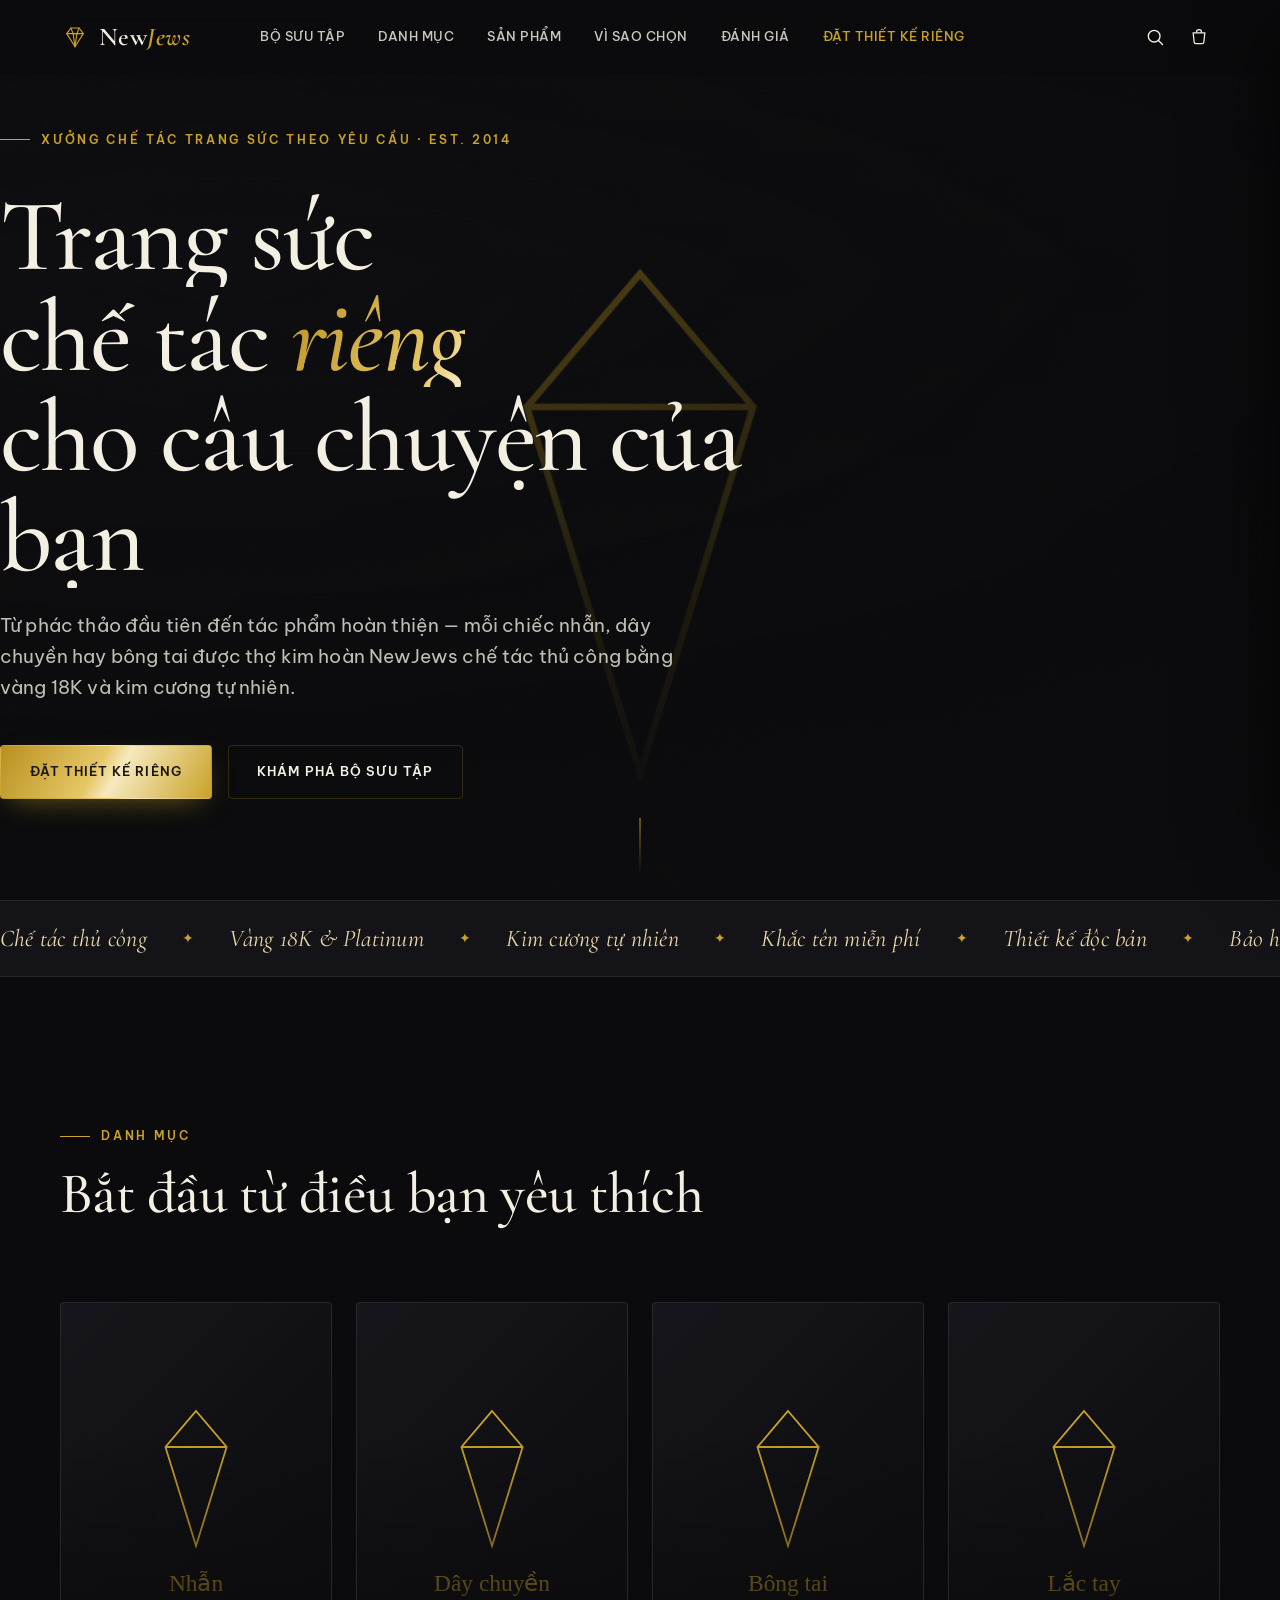
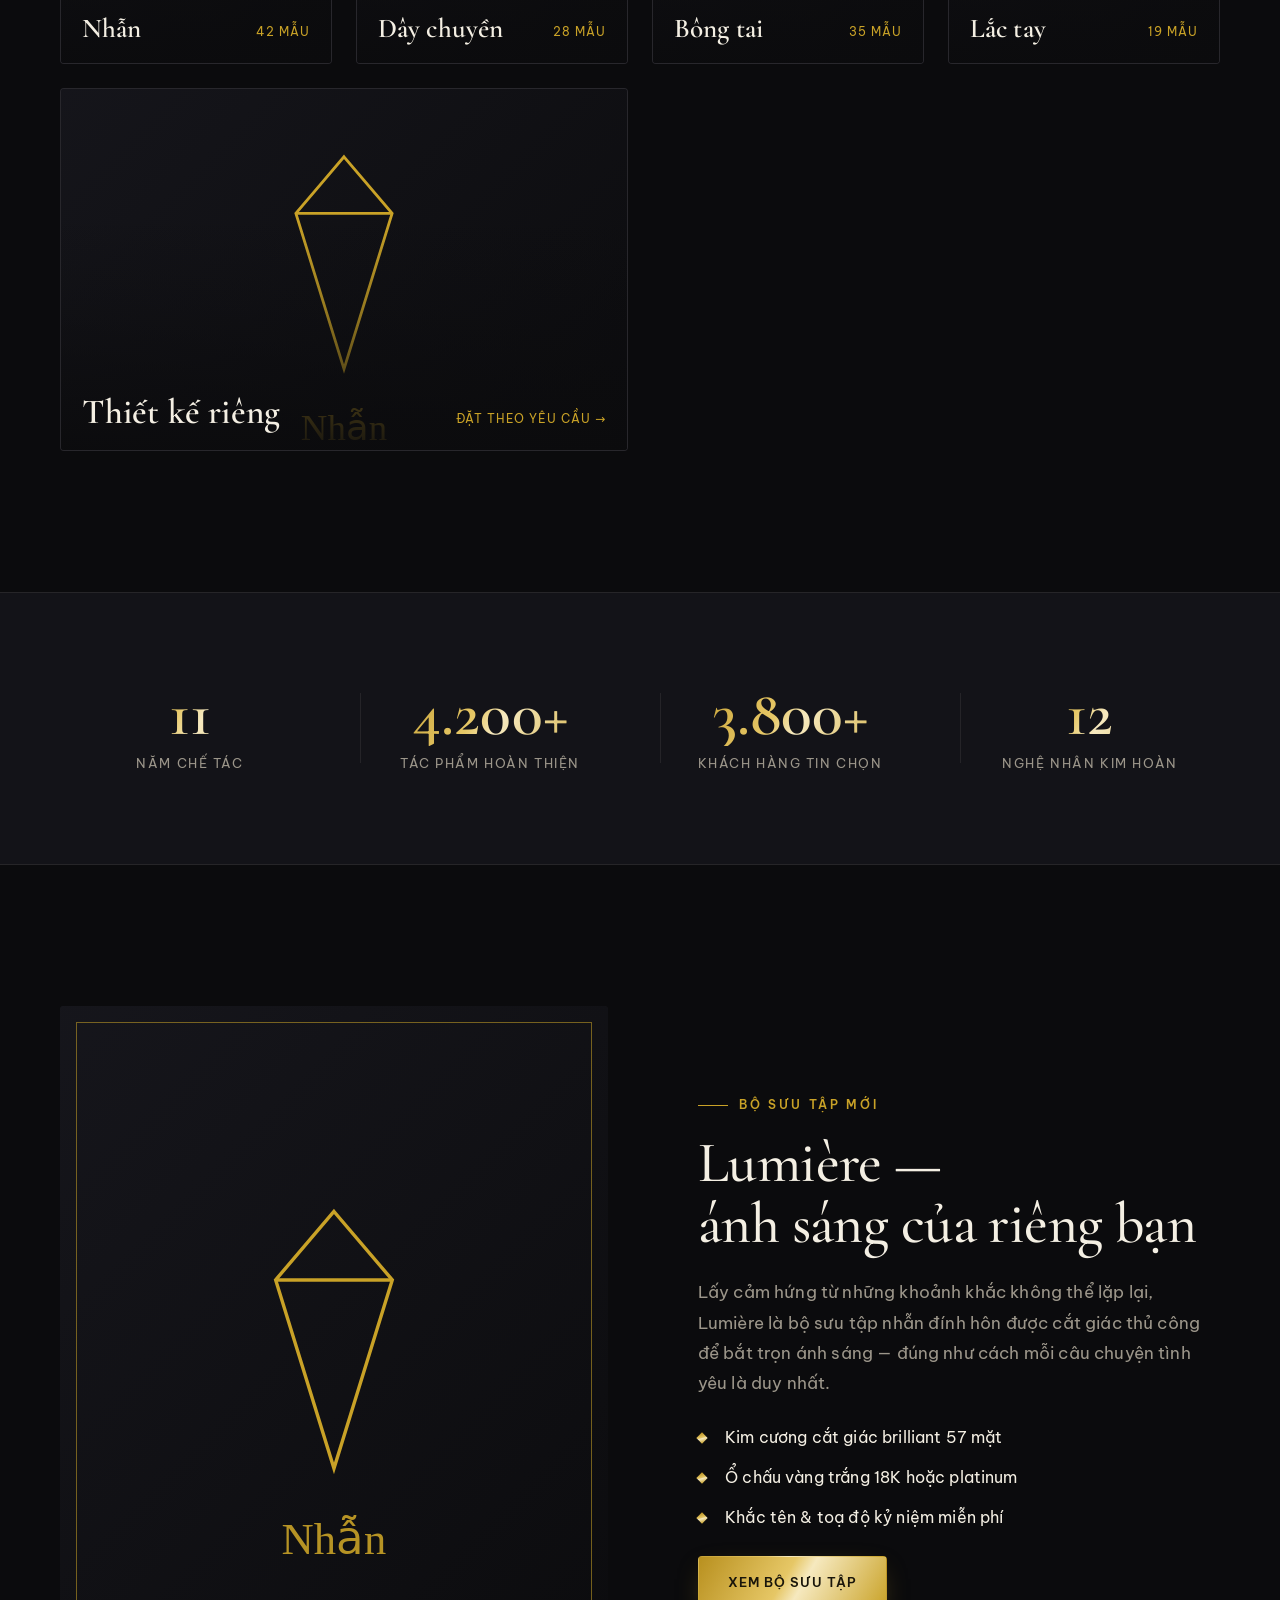
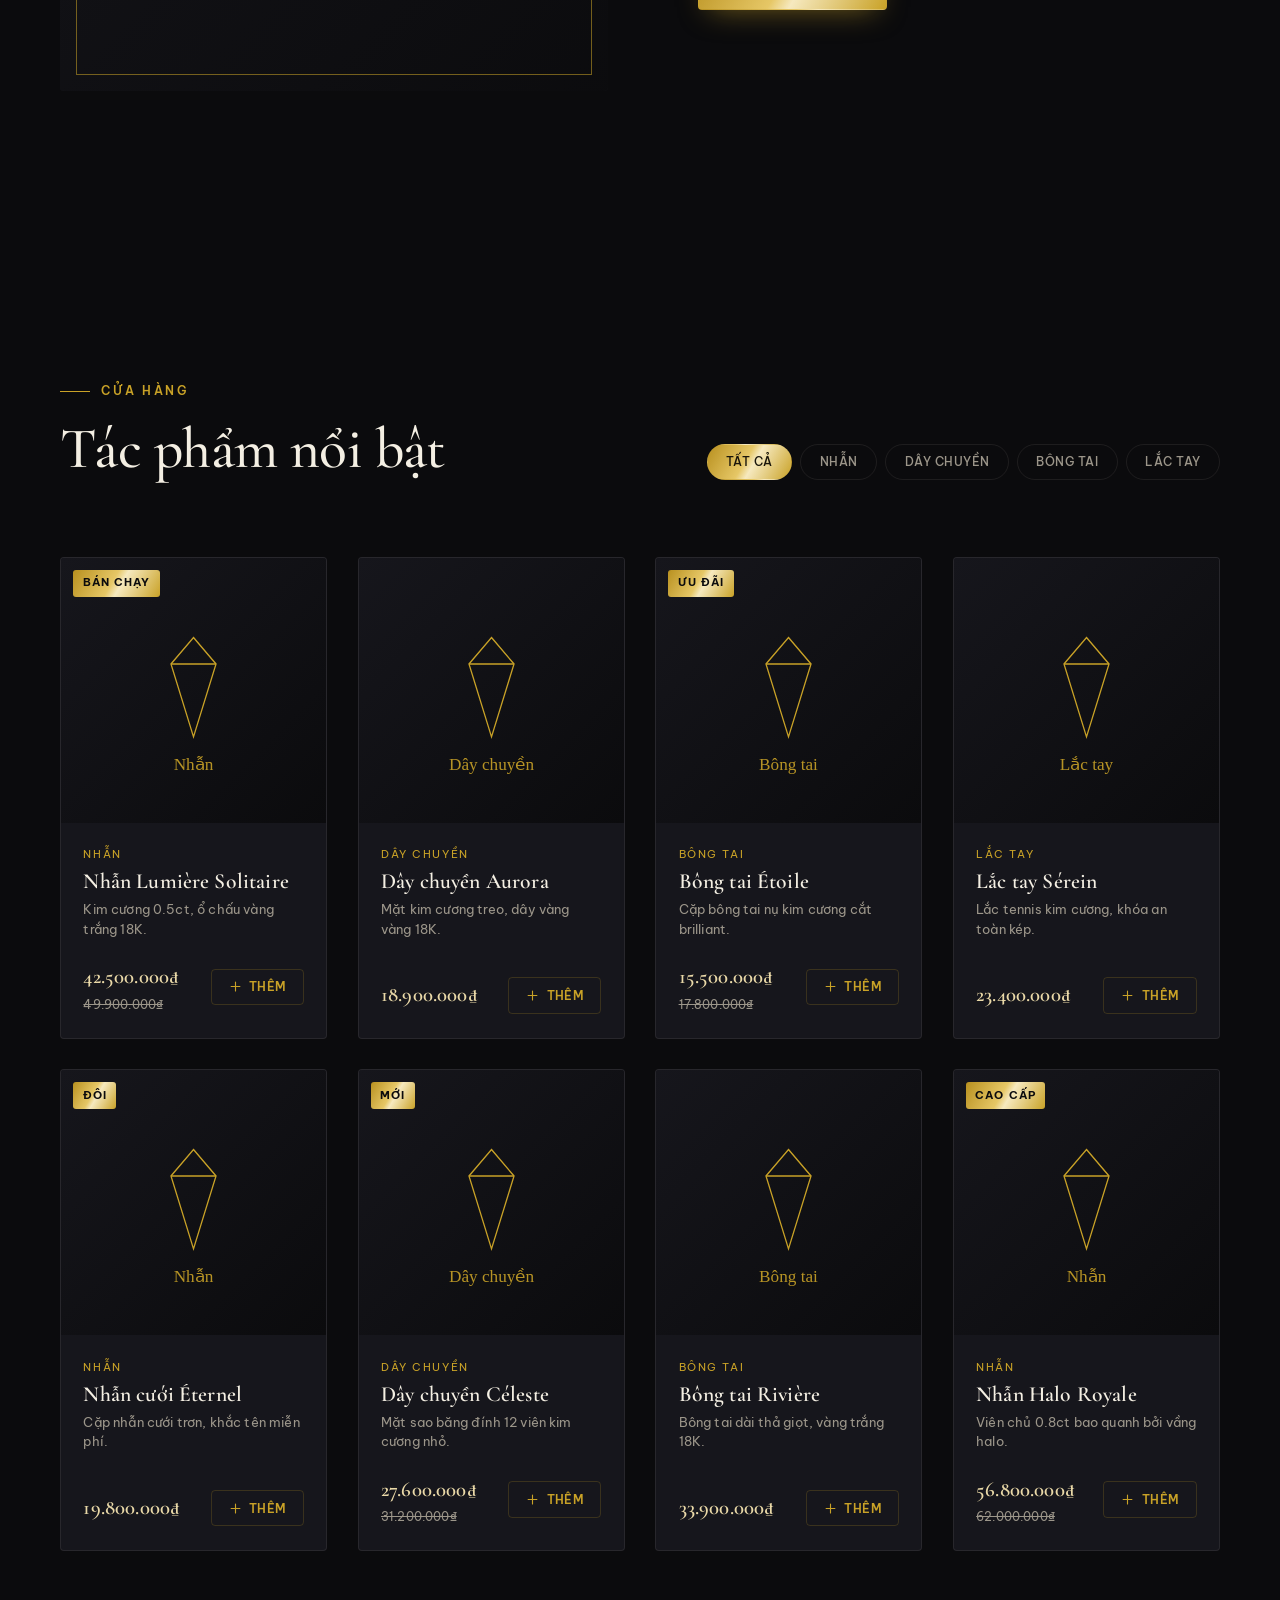
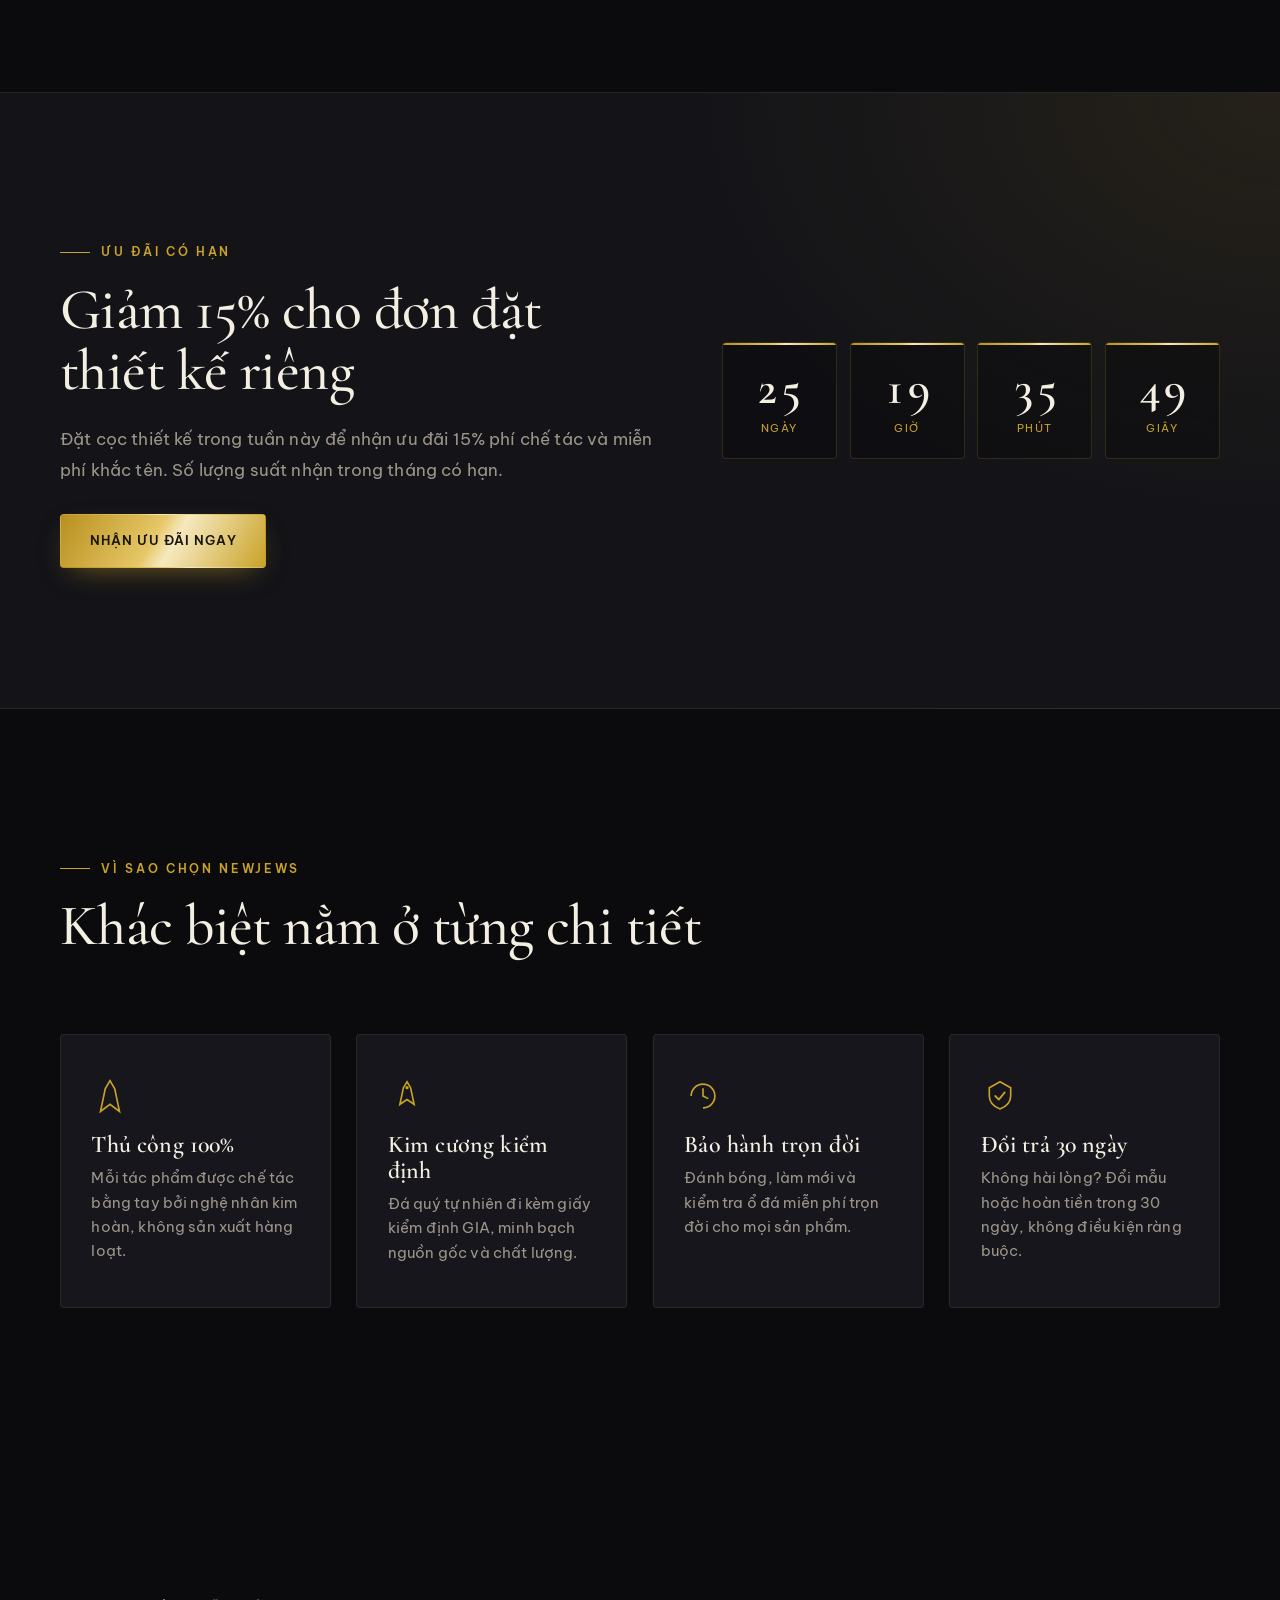
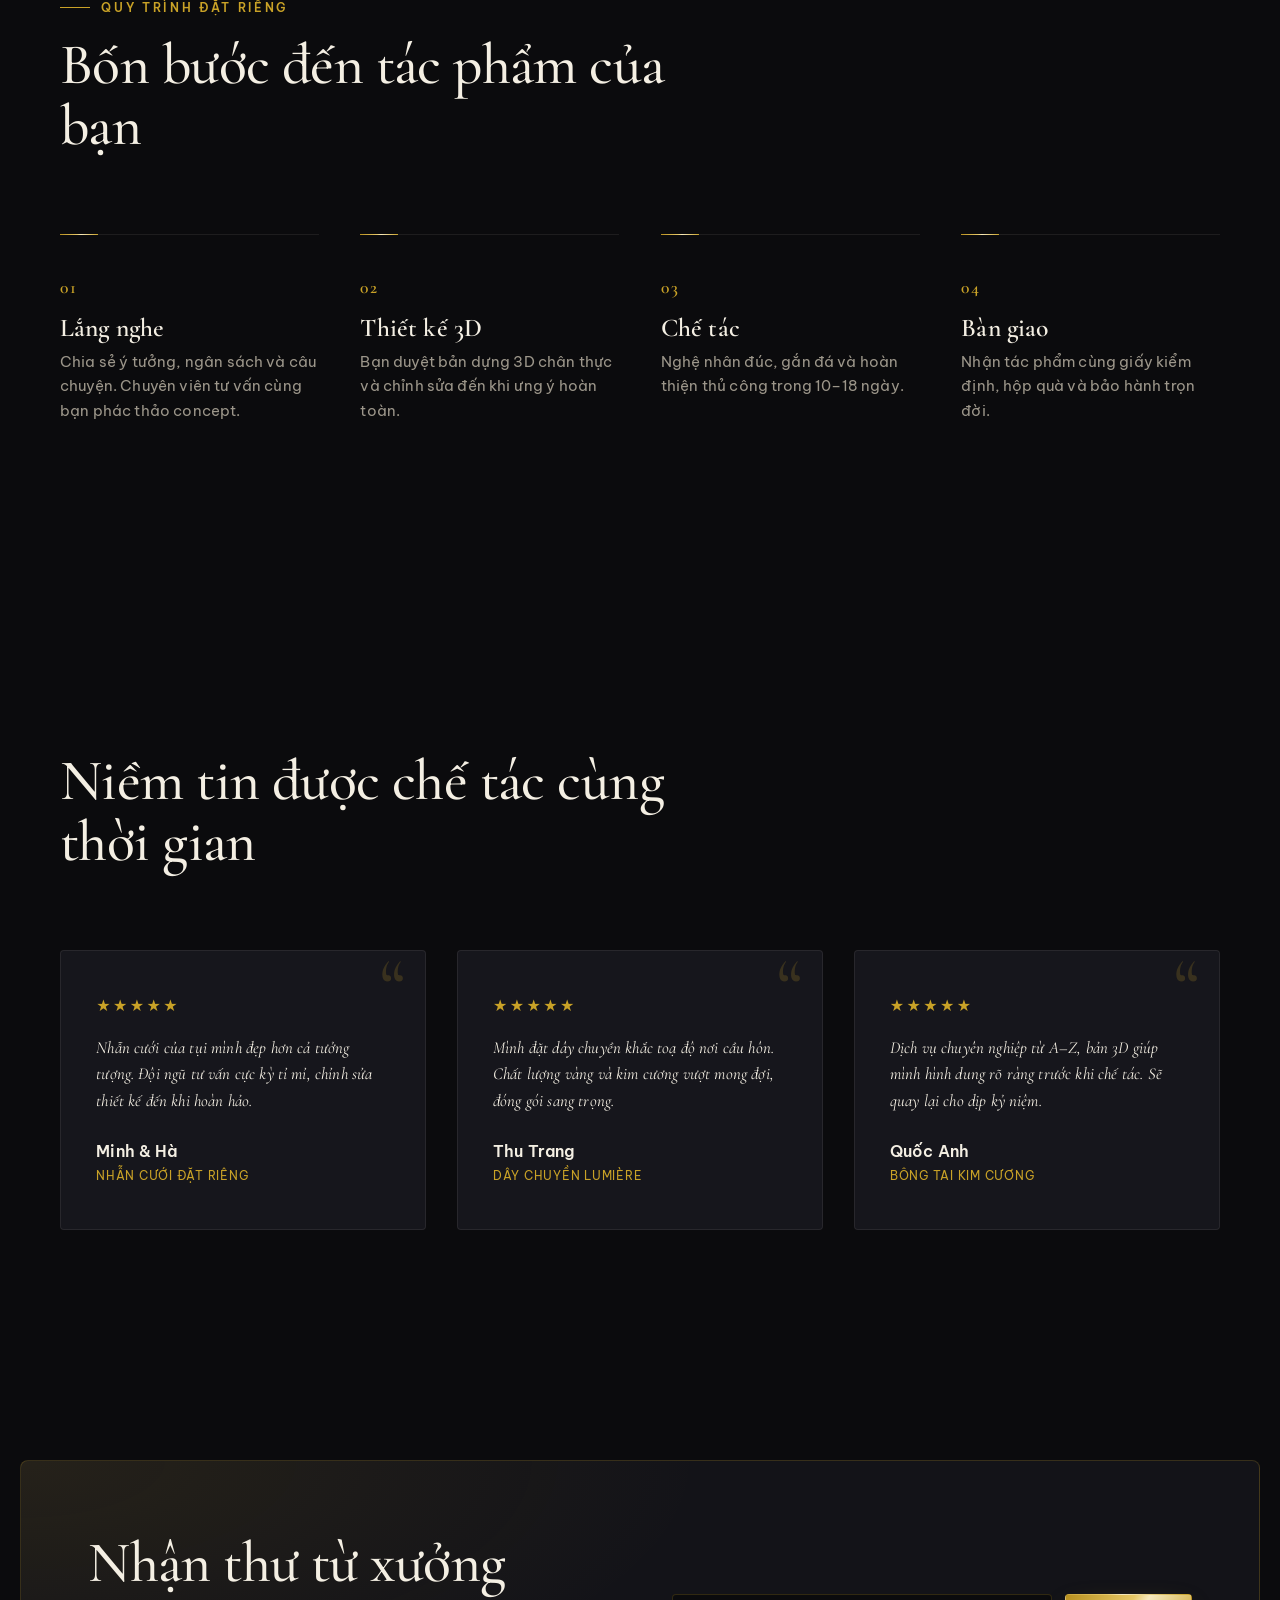
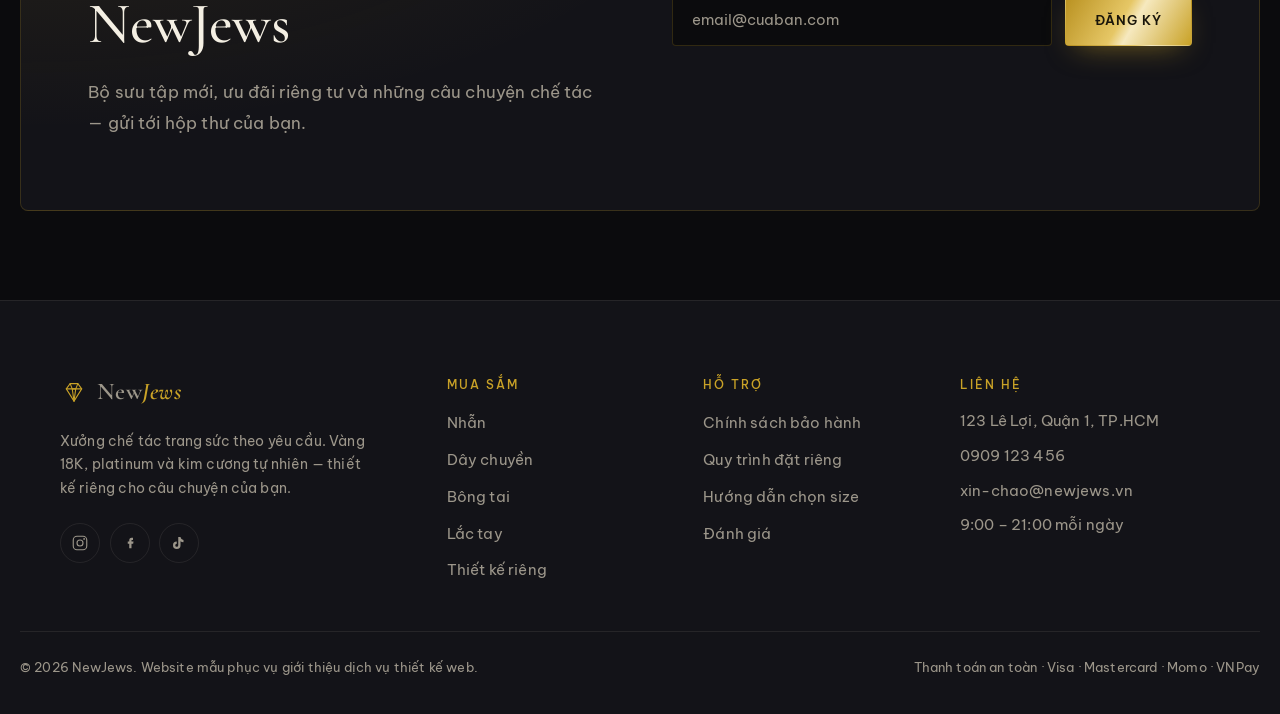
==== commit d3a8f772: "Refine logo, add breathing room, fix header icon alignment - Replace thin diamond mark with a refine" ====
--- a/index.html
+++ b/index.html
@@ -18,7 +18,7 @@
   <link href="https://fonts.googleapis.com/css2?family=Cormorant+Garamond:ital,wght@0,400;0,500;0,600;0,700;1,400;1,500&family=Be+Vietnam+Pro:wght@300;400;500;600;700&display=swap" rel="stylesheet" />
 
   <link rel="stylesheet" href="styles.css" />
-  <link rel="icon" href="data:image/svg+xml,%3Csvg xmlns='http://www.w3.org/2000/svg' viewBox='0 0 32 32'%3E%3Crect width='32' height='32' rx='6' fill='%230B0B0D'/%3E%3Cpath d='M16 6l5 6-5 14-5-14z' fill='none' stroke='%23C9A227' stroke-width='1.4'/%3E%3C/svg%3E" />
+  <link rel="icon" href="data:image/svg+xml,%3Csvg xmlns='http://www.w3.org/2000/svg' viewBox='0 0 40 40'%3E%3Crect width='40' height='40' rx='8' fill='%230B0B0D'/%3E%3Cg fill='none' stroke='%23C9A227' stroke-width='1.6' stroke-linejoin='round'%3E%3Cpath d='M9 16.5 14.5 9h11L31 16.5 20 33z'/%3E%3Cpath d='M9 16.5h22'/%3E%3Cpath d='M14.5 9 17.5 16.5 20 33'/%3E%3Cpath d='M25.5 9 22.5 16.5 20 33'/%3E%3C/g%3E%3C/svg%3E" />
 </head>
 <body>
   <!-- Skip link for accessibility -->
@@ -29,7 +29,7 @@
     <div class="header-inner">
       <a href="#top" class="brand" aria-label="NewJews — Trang chủ">
         <span class="brand-mark" aria-hidden="true">
-          <svg viewBox="0 0 32 32" width="30" height="30"><path d="M16 4l6 7-6 17-6-17z" fill="none" stroke="currentColor" stroke-width="1.3"/><path d="M10 11h12" stroke="currentColor" stroke-width="1.3"/></svg>
+          <svg viewBox="0 0 40 40" width="30" height="30" fill="none" stroke="currentColor" stroke-width="1.5" stroke-linejoin="round" stroke-linecap="round"><path d="M9 15.5 14.5 8h11L31 15.5 20 33z"/><path d="M9 15.5h22"/><path d="M14.5 8 17.5 15.5 20 33"/><path d="M25.5 8 22.5 15.5 20 33"/><path d="M17.5 15.5h5"/></svg>
         </span>
         <span class="brand-text">New<span class="brand-accent">Jews</span></span>
       </a>
@@ -375,7 +375,7 @@
     <div class="container footer-grid">
       <div class="footer-col footer-brand">
         <a href="#top" class="brand brand--footer">
-          <span class="brand-mark" aria-hidden="true"><svg viewBox="0 0 32 32" width="28" height="28"><path d="M16 4l6 7-6 17-6-17z" fill="none" stroke="currentColor" stroke-width="1.3"/><path d="M10 11h12" stroke="currentColor" stroke-width="1.3"/></svg></span>
+          <span class="brand-mark" aria-hidden="true"><svg viewBox="0 0 40 40" width="28" height="28" fill="none" stroke="currentColor" stroke-width="1.5" stroke-linejoin="round" stroke-linecap="round"><path d="M9 15.5 14.5 8h11L31 15.5 20 33z"/><path d="M9 15.5h22"/><path d="M14.5 8 17.5 15.5 20 33"/><path d="M25.5 8 22.5 15.5 20 33"/><path d="M17.5 15.5h5"/></svg></span>
           <span class="brand-text">New<span class="brand-accent">Jews</span></span>
         </a>
         <p class="footer-about">Xưởng chế tác trang sức theo yêu cầu. Vàng 18K, platinum và kim cương tự nhiên —
--- a/styles.css
+++ b/styles.css
@@ -121,7 +121,7 @@
 /* Action group — ALWAYS pinned to the right edge at every breakpoint */
 .header-actions {
   margin-left: auto;
-  display: flex; align-items: center; gap: .35rem;
+  display: flex; align-items: center; gap: .15rem;
   flex-shrink: 0;
 }
 .icon-btn {
@@ -143,8 +143,8 @@
 .cart-count.bump { animation: bump .4s var(--ease); }
 @keyframes bump { 0%{transform:scale(1)} 40%{transform:scale(1.35)} 100%{transform:scale(1)} }
 
-/* Hamburger */
-.hamburger { display: none; flex-direction: column; gap: 5px; }
+/* Hamburger — center the lines so it optically aligns with the other icons */
+.hamburger { display: none; flex-direction: column; align-items: center; justify-content: center; gap: 5px; }
 .hamburger span {
   width: 20px; height: 1.6px; background: currentColor; border-radius: 2px;
   transition: transform .35s var(--ease), opacity .25s;
@@ -192,8 +192,8 @@
 /* =========================================================
    SHARED SECTION BITS
    ========================================================= */
-.section { padding: clamp(4rem, 9vw, 8rem) 0; position: relative; }
-.section-head { max-width: 720px; margin-bottom: clamp(2.2rem, 5vw, 3.6rem); }
+.section { padding: clamp(5.5rem, 11vw, 10.5rem) 0; position: relative; }
+.section-head { max-width: 680px; margin-bottom: clamp(3rem, 6vw, 5.25rem); }
 .section-head--row {
   display: flex; align-items: flex-end; justify-content: space-between;
   gap: 2rem; flex-wrap: wrap; max-width: none;
@@ -206,10 +206,10 @@
 .eyebrow-tick { width: 30px; height: 1px; background: var(--gold); display: inline-block; }
 .section-title {
   font-family: var(--font-display); font-weight: 500;
-  font-size: clamp(2.1rem, 5.2vw, 3.6rem); line-height: 1.04; letter-spacing: -0.01em;
+  font-size: clamp(2.1rem, 5.2vw, 3.6rem); line-height: 1.06; letter-spacing: -0.01em;
   color: var(--cream);
 }
-.lead { color: var(--muted); font-size: 1.05rem; max-width: 56ch; margin-top: 1rem; }
+.lead { color: var(--muted); font-size: 1.08rem; line-height: 1.75; max-width: 54ch; margin-top: 1.4rem; }
 
 /* =========================================================
    HERO
@@ -246,7 +246,7 @@
 }
 @keyframes sheen { to { background-position: 200% center; } }
 .hero-sub { color: rgba(244,239,227,.78); font-size: clamp(1rem, 2.2vw, 1.18rem); max-width: 54ch; }
-.hero-cta { display: flex; gap: 1rem; flex-wrap: wrap; margin: 2rem 0 1.6rem; }
+.hero-cta { display: flex; gap: 1rem; flex-wrap: wrap; margin: 2.6rem 0 2rem; }
 .hero-trust {
   display: flex; align-items: center; gap: .9rem; flex-wrap: wrap;
   color: var(--muted); font-size: .82rem; letter-spacing: .04em;
@@ -287,7 +287,7 @@
    CATEGORIES
    ========================================================= */
 .cat-grid {
-  display: grid; gap: 1rem;
+  display: grid; gap: 1.5rem;
   grid-template-columns: repeat(4, 1fr);
   grid-auto-rows: 1fr;
 }
@@ -315,8 +315,8 @@
 /* =========================================================
    STATS
    ========================================================= */
-.stats { background: var(--ink-2); border-block: 1px solid var(--line-soft); padding: clamp(3rem,6vw,4.5rem) 0; }
-.stats-grid { display: grid; grid-template-columns: repeat(4, 1fr); gap: 1.5rem; text-align: center; }
+.stats { background: var(--ink-2); border-block: 1px solid var(--line-soft); padding: clamp(4rem,7vw,6rem) 0; }
+.stats-grid { display: grid; grid-template-columns: repeat(4, 1fr); gap: 2.5rem; text-align: center; }
 .stat { display: flex; flex-direction: column; gap: .4rem; position: relative; }
 .stat + .stat::before {
   content: ""; position: absolute; left: 0; top: 12%; height: 76%; width: 1px;
@@ -332,7 +332,7 @@
 /* =========================================================
    COLLECTION SPLIT
    ========================================================= */
-.split-grid { display: grid; grid-template-columns: 1.05fr 1fr; gap: clamp(2rem, 6vw, 5rem); align-items: center; }
+.split-grid { display: grid; grid-template-columns: 1.05fr 1fr; gap: clamp(2.5rem, 7vw, 6.5rem); align-items: center; }
 .split-media { position: relative; aspect-ratio: 4 / 5; border-radius: var(--radius); overflow: hidden; }
 .split-media img { width: 100%; height: 100%; object-fit: cover; }
 .frame-line {
@@ -364,7 +364,7 @@
 .filter-btn.is-active { color: #19150A; background: var(--grad-gold); border-color: transparent; }
 .filter-btn:active { transform: scale(.96); }
 
-.product-grid { display: grid; grid-template-columns: repeat(4, 1fr); gap: 1.4rem; }
+.product-grid { display: grid; grid-template-columns: repeat(4, 1fr); gap: 1.9rem; }
 .product-card {
   background: var(--card); border: 1px solid var(--line-soft); border-radius: var(--radius);
   overflow: hidden; display: flex; flex-direction: column;
@@ -389,7 +389,7 @@
 .product-card:hover .pc-fav { opacity: 1; transform: translateY(0); }
 .pc-fav:hover { color: var(--gold-bright); }
 .pc-fav.is-fav { color: var(--gold); }
-.pc-body { padding: 1.1rem 1.15rem 1.25rem; display: flex; flex-direction: column; gap: .35rem; flex: 1; }
+.pc-body { padding: 1.4rem 1.4rem 1.5rem; display: flex; flex-direction: column; gap: .4rem; flex: 1; }
 .pc-cat { font-size: .7rem; letter-spacing: .14em; text-transform: uppercase; color: var(--gold); }
 .pc-name { font-family: var(--font-display); font-size: 1.35rem; font-weight: 600; line-height: 1.1; color: var(--cream); }
 .pc-desc { font-size: .82rem; color: var(--muted); line-height: 1.5; }
@@ -427,9 +427,9 @@
 /* =========================================================
    WHY
    ========================================================= */
-.why-grid { display: grid; grid-template-columns: repeat(4, 1fr); gap: 1.2rem; }
+.why-grid { display: grid; grid-template-columns: repeat(4, 1fr); gap: 1.6rem; }
 .why-card {
-  padding: 2rem 1.6rem; border: 1px solid var(--line-soft); border-radius: var(--radius);
+  padding: 2.6rem 1.9rem; border: 1px solid var(--line-soft); border-radius: var(--radius);
   background: var(--card); transition: border-color .4s, transform .4s, background .4s;
 }
 .why-card:hover { border-color: var(--line); transform: translateY(-5px); background: var(--ink-3); }
@@ -441,7 +441,7 @@
 /* =========================================================
    PROCESS / STEPS
    ========================================================= */
-.steps { display: grid; grid-template-columns: repeat(4, 1fr); gap: 1.5rem; counter-reset: step; }
+.steps { display: grid; grid-template-columns: repeat(4, 1fr); gap: 2.6rem; counter-reset: step; }
 .step { position: relative; padding-top: 2.4rem; }
 .step::before {
   content: ""; position: absolute; top: 0; left: 0; right: 0; height: 1px; background: var(--line-soft);
@@ -458,9 +458,9 @@
 /* =========================================================
    REVIEWS
    ========================================================= */
-.reviews-grid { display: grid; grid-template-columns: repeat(3, 1fr); gap: 1.4rem; }
+.reviews-grid { display: grid; grid-template-columns: repeat(3, 1fr); gap: 1.9rem; }
 .review-card {
-  padding: 2rem 1.8rem; border: 1px solid var(--line-soft); border-radius: var(--radius);
+  padding: 2.6rem 2.2rem; border: 1px solid var(--line-soft); border-radius: var(--radius);
   background: var(--card); margin: 0; position: relative; transition: border-color .4s, transform .4s;
 }
 .review-card:hover { border-color: var(--line); transform: translateY(-4px); }
@@ -479,13 +479,13 @@
    ========================================================= */
 .newsletter { padding: clamp(3.5rem,7vw,6rem) 0; }
 .news-inner {
-  display: grid; grid-template-columns: 1fr 1fr; gap: clamp(2rem,5vw,4rem); align-items: center;
-  padding-block: clamp(2.5rem,5vw,3.5rem);
+  display: grid; grid-template-columns: 1fr 1fr; gap: clamp(2.5rem,5vw,4.5rem); align-items: center;
+  padding-block: clamp(3rem,6vw,4.5rem);
   border: 1px solid var(--line); border-radius: 8px;
   background:
     radial-gradient(100% 140% at 0% 0%, rgba(201,162,39,.10), transparent 55%),
     var(--ink-2);
-  padding-inline: clamp(1.6rem, 5vw, 3.4rem);
+  padding-inline: clamp(1.8rem, 6vw, 4.2rem);
 }
 .news-form { display: flex; flex-wrap: wrap; gap: .8rem; position: relative; }
 .news-form input {
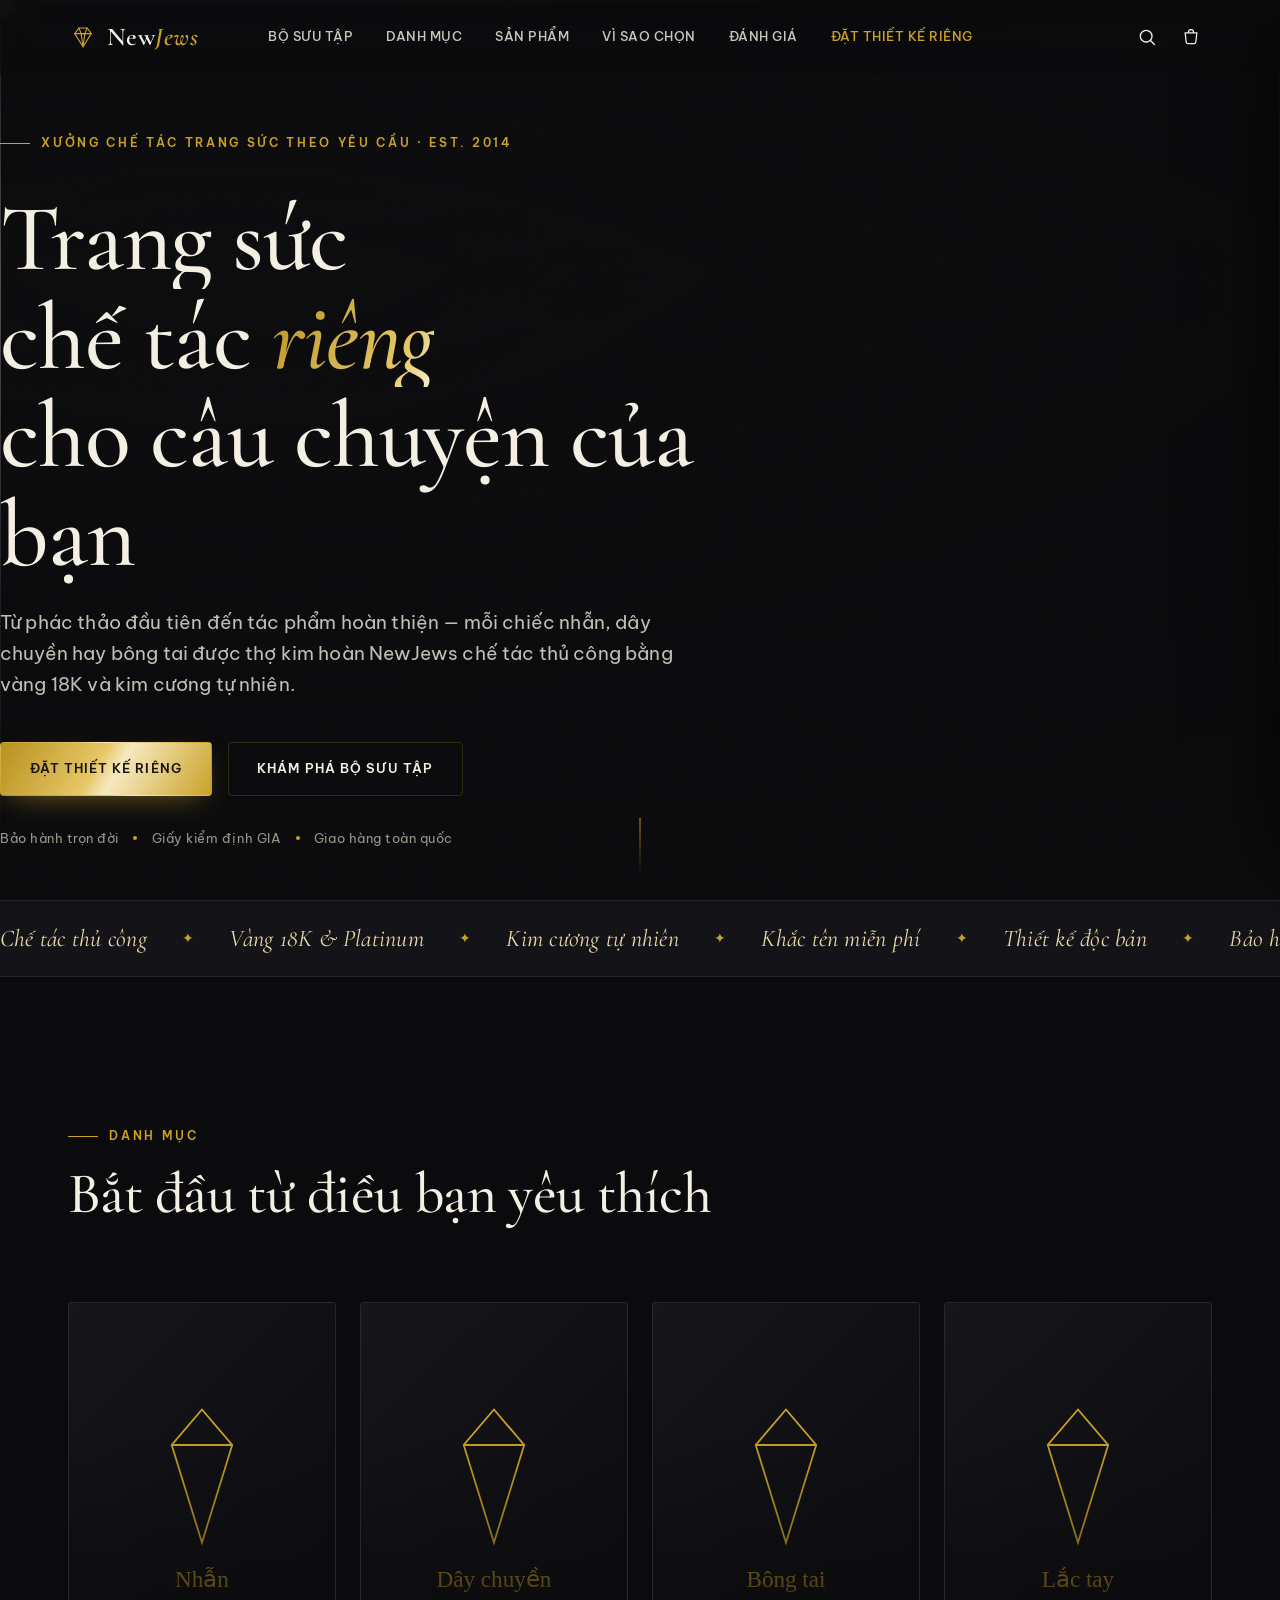
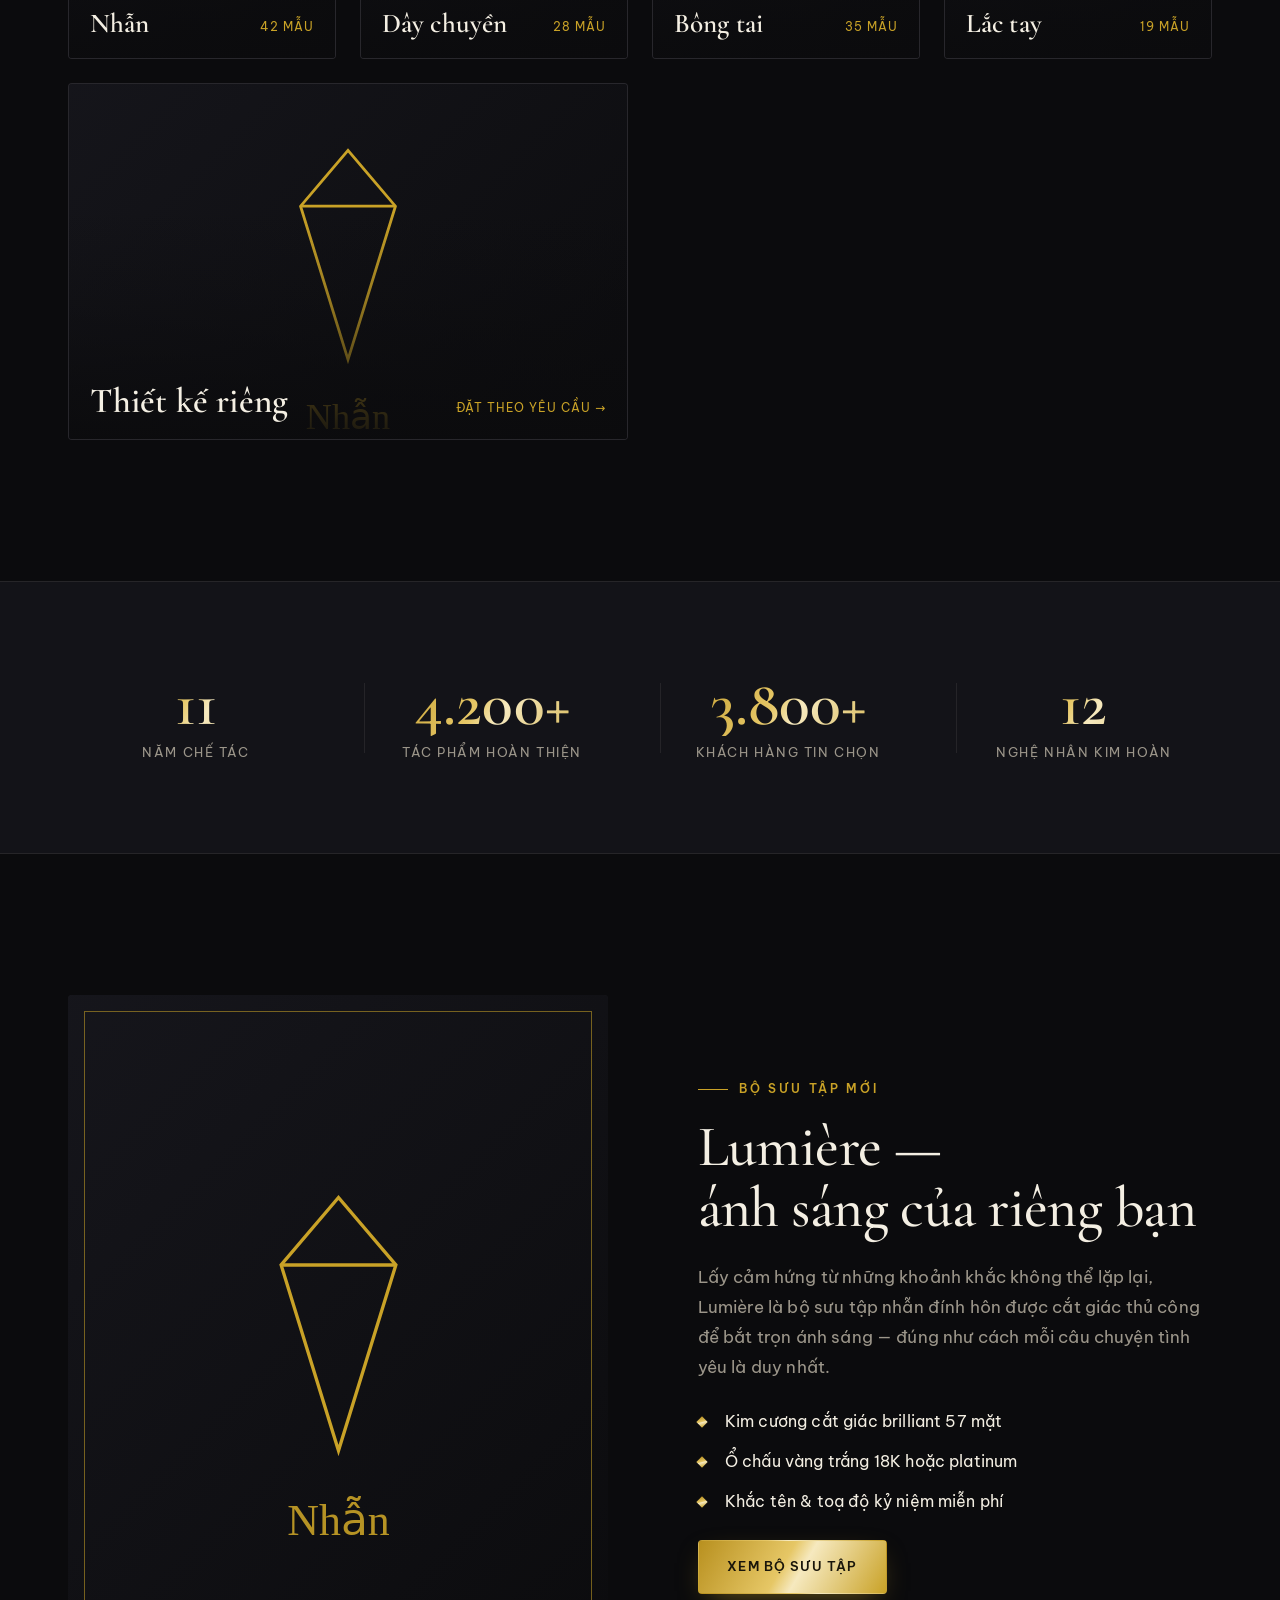
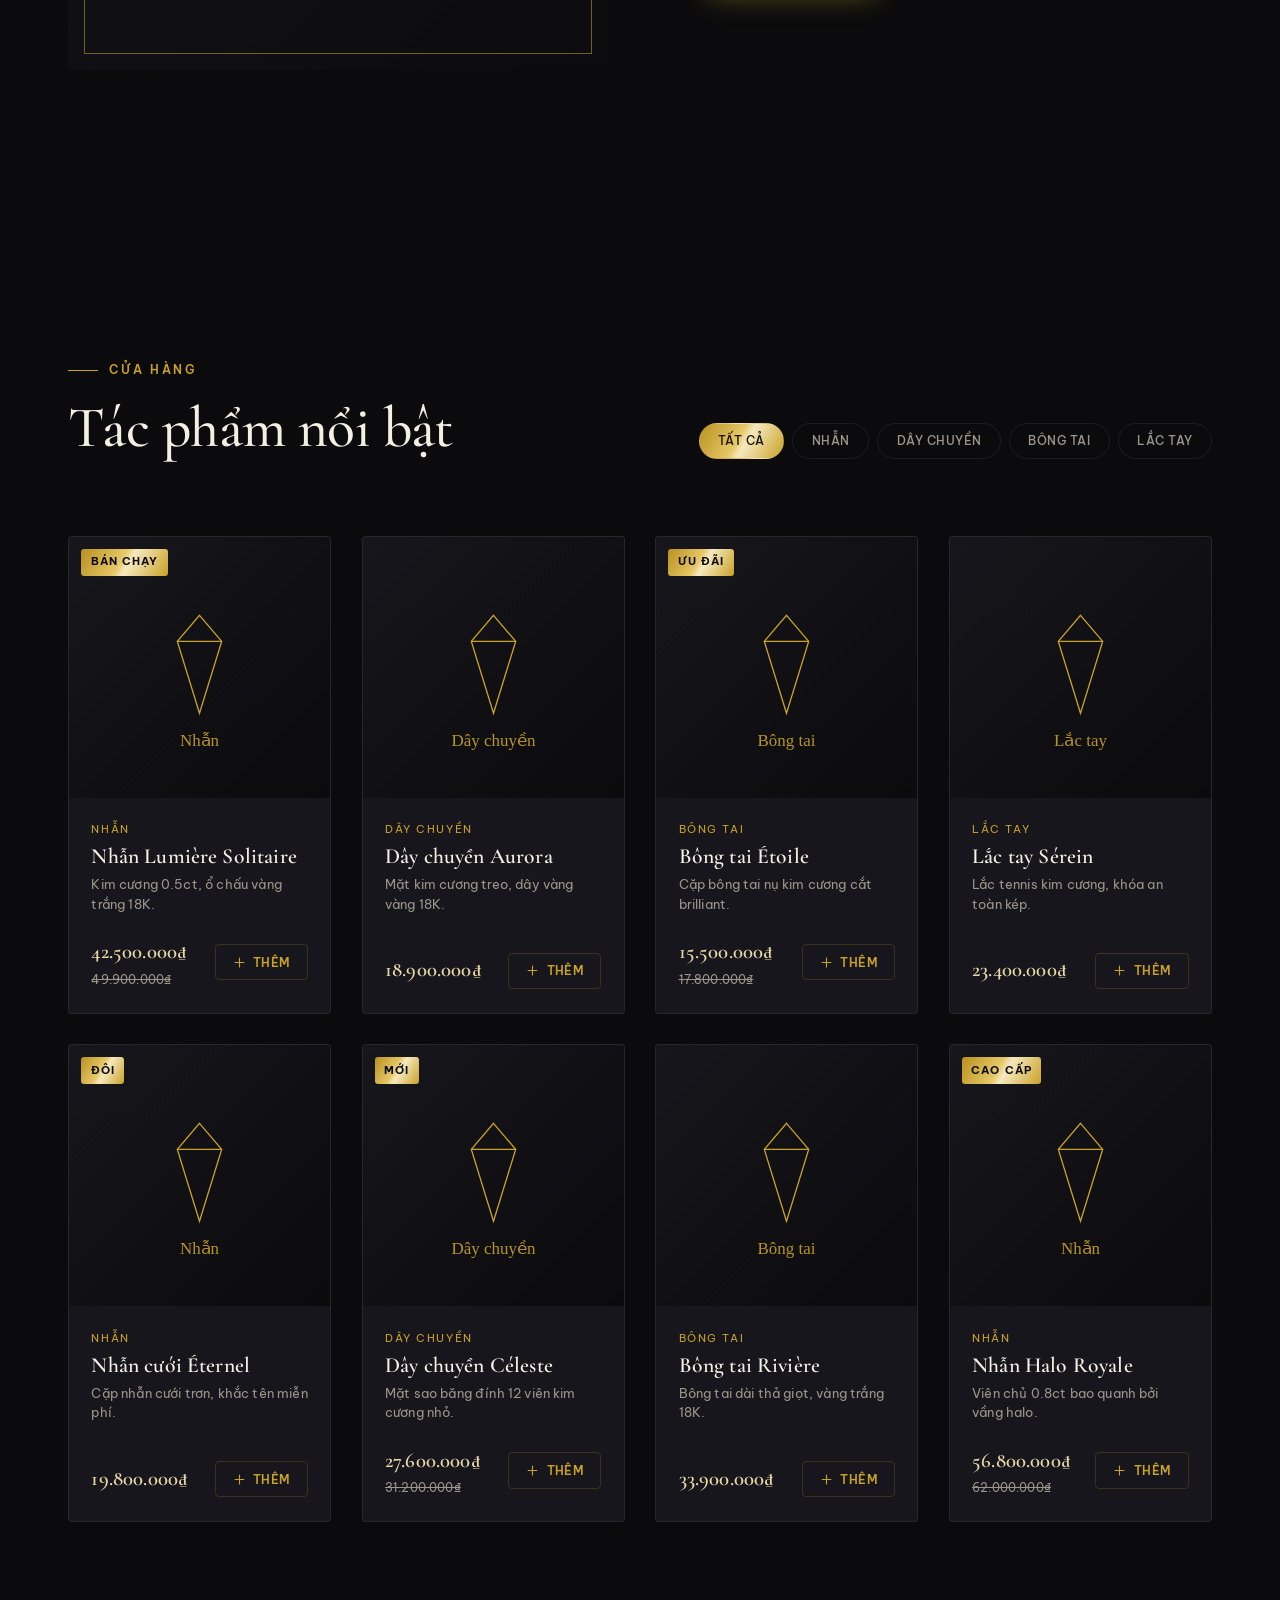
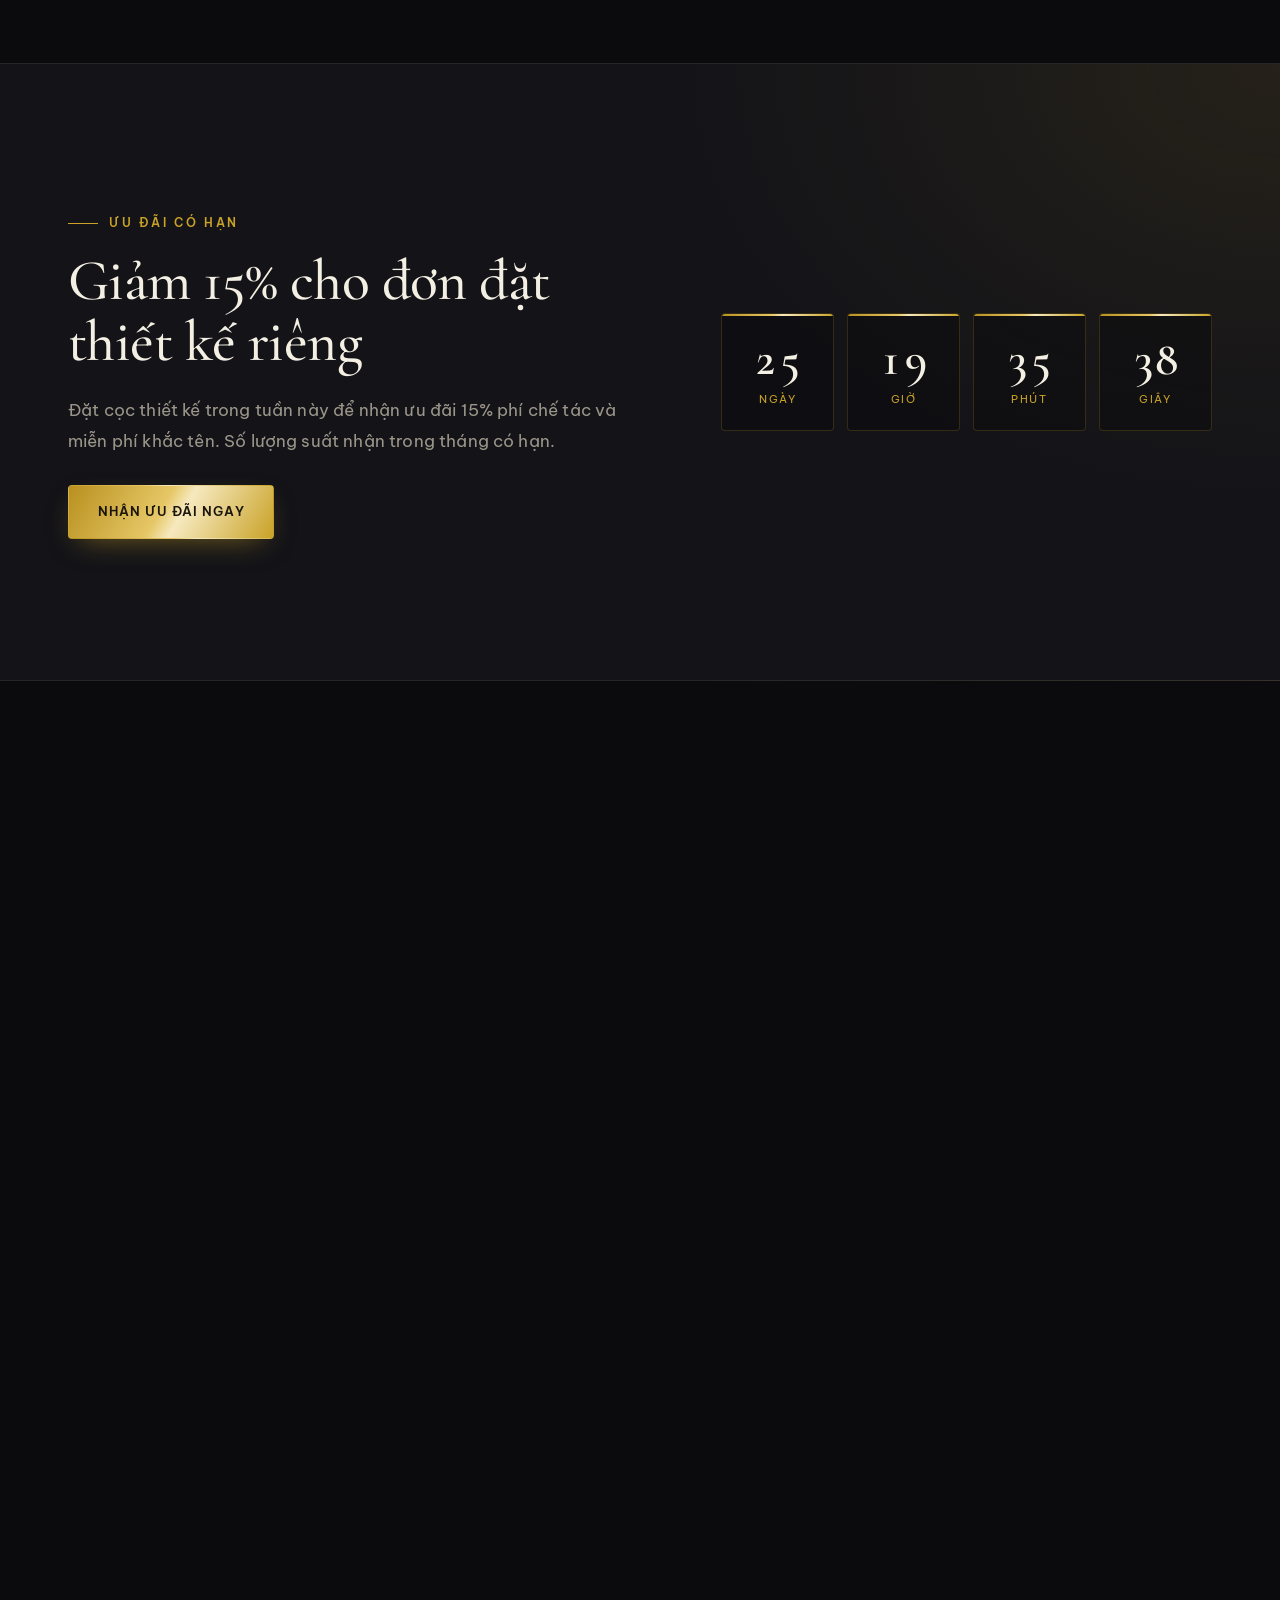
==== commit d200d181: "Modernize per Google's modern-web-guidance plugin Apply the GoogleChrome/modern-web-guidance best-pr" ====
--- a/index.html
+++ b/index.html
@@ -69,8 +69,8 @@
     <!-- ============ HERO ============ -->
     <section class="hero" id="hero">
       <div class="hero-bg" aria-hidden="true">
-        <img class="lazy-img hero-img" alt=""
-             data-src="https://images.unsplash.com/photo-1605100804763-247f67b3557e?auto=format&fit=crop&w=1600&q=80"
+        <img class="hero-img" alt="" width="1600" height="1067" fetchpriority="high" decoding="async"
+             src="https://images.unsplash.com/photo-1605100804763-247f67b3557e?auto=format&fit=crop&w=1600&q=80"
              data-fallback="ring" />
         <span class="hero-veil"></span>
         <span class="hero-grain"></span>
@@ -133,23 +133,23 @@
         </header>
         <div class="cat-grid">
           <a href="#shop" class="cat-card reveal" data-reveal data-filter="nhan">
-            <span class="cat-media"><img class="lazy-img" alt="Nhẫn cưới và nhẫn đính hôn" data-src="https://images.unsplash.com/photo-1605100804763-247f67b3557e?auto=format&fit=crop&w=800&q=80" data-fallback="ring" /></span>
+            <span class="cat-media"><img class="lazy-img" alt="Nhẫn cưới và nhẫn đính hôn" loading="lazy" decoding="async" src="https://images.unsplash.com/photo-1605100804763-247f67b3557e?auto=format&fit=crop&w=800&q=80" data-fallback="ring" /></span>
             <span class="cat-info"><span class="cat-name">Nhẫn</span><span class="cat-meta">42 mẫu</span></span>
           </a>
           <a href="#shop" class="cat-card reveal" data-reveal data-delay="80" data-filter="daychuyen">
-            <span class="cat-media"><img class="lazy-img" alt="Dây chuyền vàng" data-src="https://images.unsplash.com/photo-1611591437281-460bfbe1220a?auto=format&fit=crop&w=800&q=80" data-fallback="necklace" /></span>
+            <span class="cat-media"><img class="lazy-img" alt="Dây chuyền vàng" loading="lazy" decoding="async" src="https://images.unsplash.com/photo-1611591437281-460bfbe1220a?auto=format&fit=crop&w=800&q=80" data-fallback="necklace" /></span>
             <span class="cat-info"><span class="cat-name">Dây chuyền</span><span class="cat-meta">28 mẫu</span></span>
           </a>
           <a href="#shop" class="cat-card reveal" data-reveal data-delay="160" data-filter="bongtai">
-            <span class="cat-media"><img class="lazy-img" alt="Bông tai kim cương" data-src="https://images.unsplash.com/photo-1535632066927-ab7c9ab60908?auto=format&fit=crop&w=800&q=80" data-fallback="earring" /></span>
+            <span class="cat-media"><img class="lazy-img" alt="Bông tai kim cương" loading="lazy" decoding="async" src="https://images.unsplash.com/photo-1535632066927-ab7c9ab60908?auto=format&fit=crop&w=800&q=80" data-fallback="earring" /></span>
             <span class="cat-info"><span class="cat-name">Bông tai</span><span class="cat-meta">35 mẫu</span></span>
           </a>
           <a href="#shop" class="cat-card reveal" data-reveal data-delay="240" data-filter="lactay">
-            <span class="cat-media"><img class="lazy-img" alt="Lắc tay vàng" data-src="https://images.unsplash.com/photo-1611652022419-a9419f74343d?auto=format&fit=crop&w=800&q=80" data-fallback="bracelet" /></span>
+            <span class="cat-media"><img class="lazy-img" alt="Lắc tay vàng" loading="lazy" decoding="async" src="https://images.unsplash.com/photo-1611652022419-a9419f74343d?auto=format&fit=crop&w=800&q=80" data-fallback="bracelet" /></span>
             <span class="cat-info"><span class="cat-name">Lắc tay</span><span class="cat-meta">19 mẫu</span></span>
           </a>
           <a href="#custom" class="cat-card cat-card--feature reveal" data-reveal data-delay="320">
-            <span class="cat-media"><img class="lazy-img" alt="Dịch vụ thiết kế riêng" data-src="https://images.unsplash.com/photo-1617038220319-276d3cfab638?auto=format&fit=crop&w=800&q=80" data-fallback="ring" /></span>
+            <span class="cat-media"><img class="lazy-img" alt="Dịch vụ thiết kế riêng" loading="lazy" decoding="async" src="https://images.unsplash.com/photo-1617038220319-276d3cfab638?auto=format&fit=crop&w=800&q=80" data-fallback="ring" /></span>
             <span class="cat-info">
               <span class="cat-name">Thiết kế riêng</span>
               <span class="cat-meta">Đặt theo yêu cầu →</span>
@@ -188,7 +188,7 @@
       <div class="container split-grid">
         <div class="split-media reveal" data-reveal>
           <span class="frame-line" aria-hidden="true"></span>
-          <img class="lazy-img" alt="Bộ sưu tập Lumière — nhẫn kim cương" data-src="https://images.unsplash.com/photo-1599643478518-a784e5dc4c8f?auto=format&fit=crop&w=1000&q=80" data-fallback="ring" />
+          <img class="lazy-img" alt="Bộ sưu tập Lumière — nhẫn kim cương" loading="lazy" decoding="async" src="https://images.unsplash.com/photo-1599643478518-a784e5dc4c8f?auto=format&fit=crop&w=1000&q=80" data-fallback="ring" />
         </div>
         <div class="split-text">
           <p class="eyebrow reveal" data-reveal><span class="eyebrow-tick"></span>Bộ sưu tập mới</p>
@@ -252,7 +252,7 @@
     </section>
 
     <!-- ============ WHY CHOOSE ============ -->
-    <section class="section why" id="why">
+    <section class="section why cv-defer" id="why">
       <div class="container">
         <header class="section-head">
           <p class="eyebrow reveal" data-reveal><span class="eyebrow-tick"></span>Vì sao chọn NewJews</p>
@@ -292,7 +292,7 @@
     </section>
 
     <!-- ============ CUSTOM / PROCESS ============ -->
-    <section class="section process" id="custom">
+    <section class="section process cv-defer" id="custom">
       <div class="container">
         <header class="section-head">
           <p class="eyebrow reveal" data-reveal><span class="eyebrow-tick"></span>Quy trình đặt riêng</p>
@@ -324,7 +324,7 @@
     </section>
 
     <!-- ============ TESTIMONIALS ============ -->
-    <section class="section reviews" id="reviews">
+    <section class="section reviews cv-defer" id="reviews">
       <div class="container">
         <header class="section-head">
           <p class="eyebrow reveal" data-reveal><span class="eyebrow-tick"></span>Khách hàng nói gì</p>
@@ -354,7 +354,7 @@
     </section>
 
     <!-- ============ NEWSLETTER ============ -->
-    <section class="section newsletter" id="newsletter">
+    <section class="section newsletter cv-defer" id="newsletter">
       <div class="container news-inner reveal" data-reveal>
         <div class="news-text">
           <h2 class="section-title">Nhận thư từ xưởng NewJews</h2>
@@ -371,7 +371,7 @@
   </main>
 
   <!-- ============ FOOTER ============ -->
-  <footer class="site-footer">
+  <footer class="site-footer cv-defer">
     <div class="container footer-grid">
       <div class="footer-col footer-brand">
         <a href="#top" class="brand brand--footer">
--- a/styles.css
+++ b/styles.css
@@ -22,7 +22,7 @@
   --font-body:    "Be Vietnam Pro", system-ui, -apple-system, "Segoe UI", sans-serif;
 
   --maxw: 1240px;
-  --pad: clamp(1.1rem, 4vw, 2.5rem);
+  --pad: clamp(1.6rem, 5vw, 3rem);
   --radius: 4px;
   --ease: cubic-bezier(0.22, 1, 0.36, 1);
 
@@ -223,6 +223,20 @@
   width: 100%; height: 120%; object-fit: cover; object-position: center;
   will-change: transform; filter: saturate(105%) contrast(102%);
 }
+/* Native scroll-driven parallax (decorative — progressive enhancement). */
+@keyframes hero-parallax {
+  from { transform: translateY(-3%) scale(1.08); }
+  to   { transform: translateY(9%)  scale(1.08); }
+}
+@media (prefers-reduced-motion: no-preference) {
+  @supports ((animation-timeline: view()) and (animation-range: entry)) {
+    .hero-img {
+      animation: hero-parallax auto linear both;
+      animation-timeline: view();
+      animation-range: cover;
+    }
+  }
+}
 .hero-veil {
   position: absolute; inset: 0;
   background:
@@ -235,7 +249,7 @@
 .hero-content { position: relative; z-index: 2; max-width: 760px; }
 .hero-title {
   font-family: var(--font-display); font-weight: 500;
-  font-size: clamp(3rem, 9.2vw, 6.4rem); line-height: 0.98; letter-spacing: -0.015em;
+  font-size: clamp(1.75rem, 7.4vw, 6.4rem); line-height: 1.04; letter-spacing: -0.012em;
   margin: 1.2rem 0 1.4rem; color: var(--cream);
 }
 .hero-title .line { display: block; overflow: hidden; }
@@ -575,6 +589,13 @@
 .toast::before { content: ""; width: 7px; height: 7px; border-radius: 50%; background: var(--grad-gold); flex-shrink: 0; }
 
 /* =========================================================
+   DEFER RENDERING (content-visibility) for deep below-the-fold
+   sections. Paired with contain-intrinsic-size to avoid scroll jumps.
+   Ignored gracefully where unsupported.
+   ========================================================= */
+.cv-defer { content-visibility: auto; contain-intrinsic-size: auto 760px; }
+
+/* =========================================================
    LAZY IMG FADE-IN
    ========================================================= */
 .lazy-img { opacity: 0; transition: opacity .8s var(--ease), transform .8s var(--ease); transform: scale(1.02); }
@@ -583,9 +604,25 @@
 
 /* =========================================================
    SCROLL REVEAL
+   Hero items reveal on load (JS adds .in-view, transition below).
+   Section items reveal via native CSS scroll-driven animations when
+   supported (progressive enhancement); JS IntersectionObserver is the
+   fallback and also toggles .in-view here.
    ========================================================= */
 [data-reveal] { opacity: 0; transform: translateY(28px); transition: opacity .8s var(--ease), transform .8s var(--ease); }
 [data-reveal].in-view { opacity: 1; transform: none; }
+
+@keyframes reveal-up { from { opacity: 0; transform: translateY(28px); } to { opacity: 1; transform: none; } }
+
+@media (prefers-reduced-motion: no-preference) {
+  @supports ((animation-timeline: view()) and (animation-range: entry)) {
+    .section [data-reveal] {
+      animation: reveal-up auto linear both;
+      animation-timeline: view();
+      animation-range: entry 5% cover 38%;
+    }
+  }
+}
 
 /* =========================================================
    RESPONSIVE
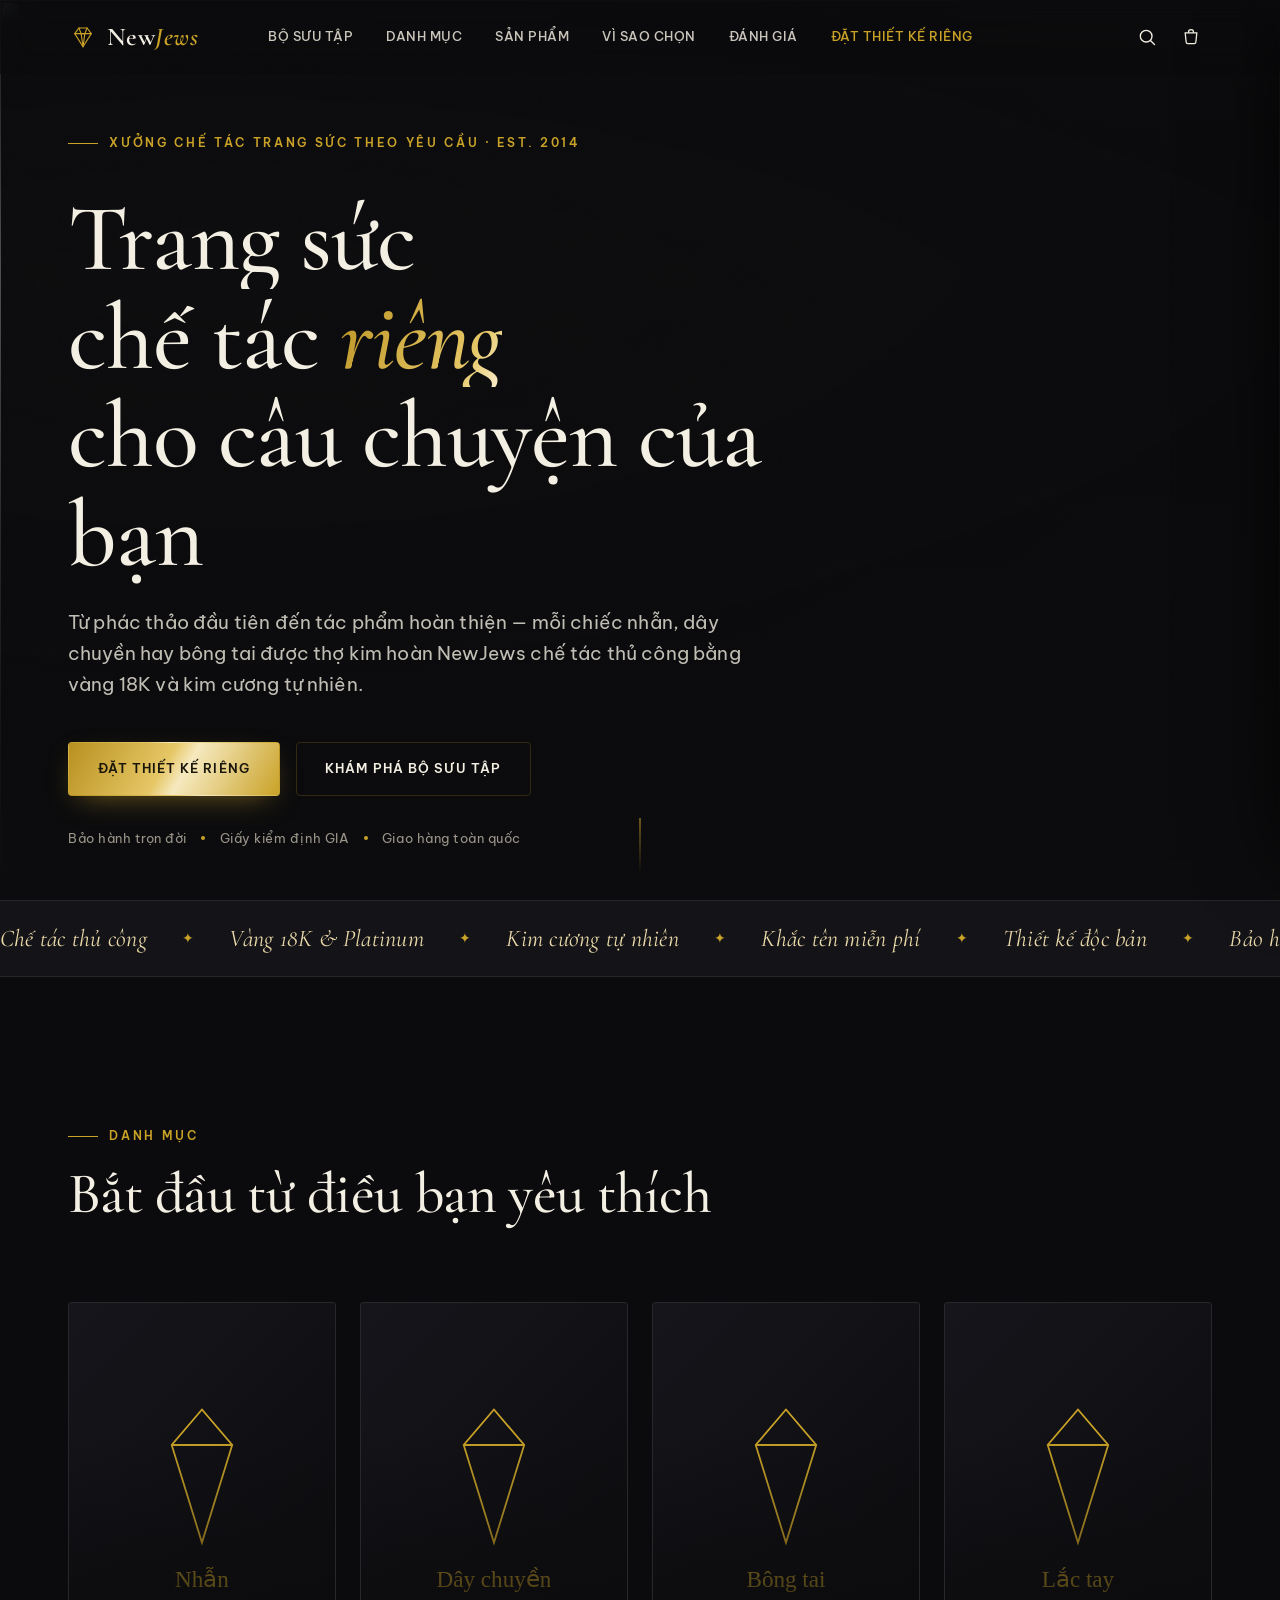
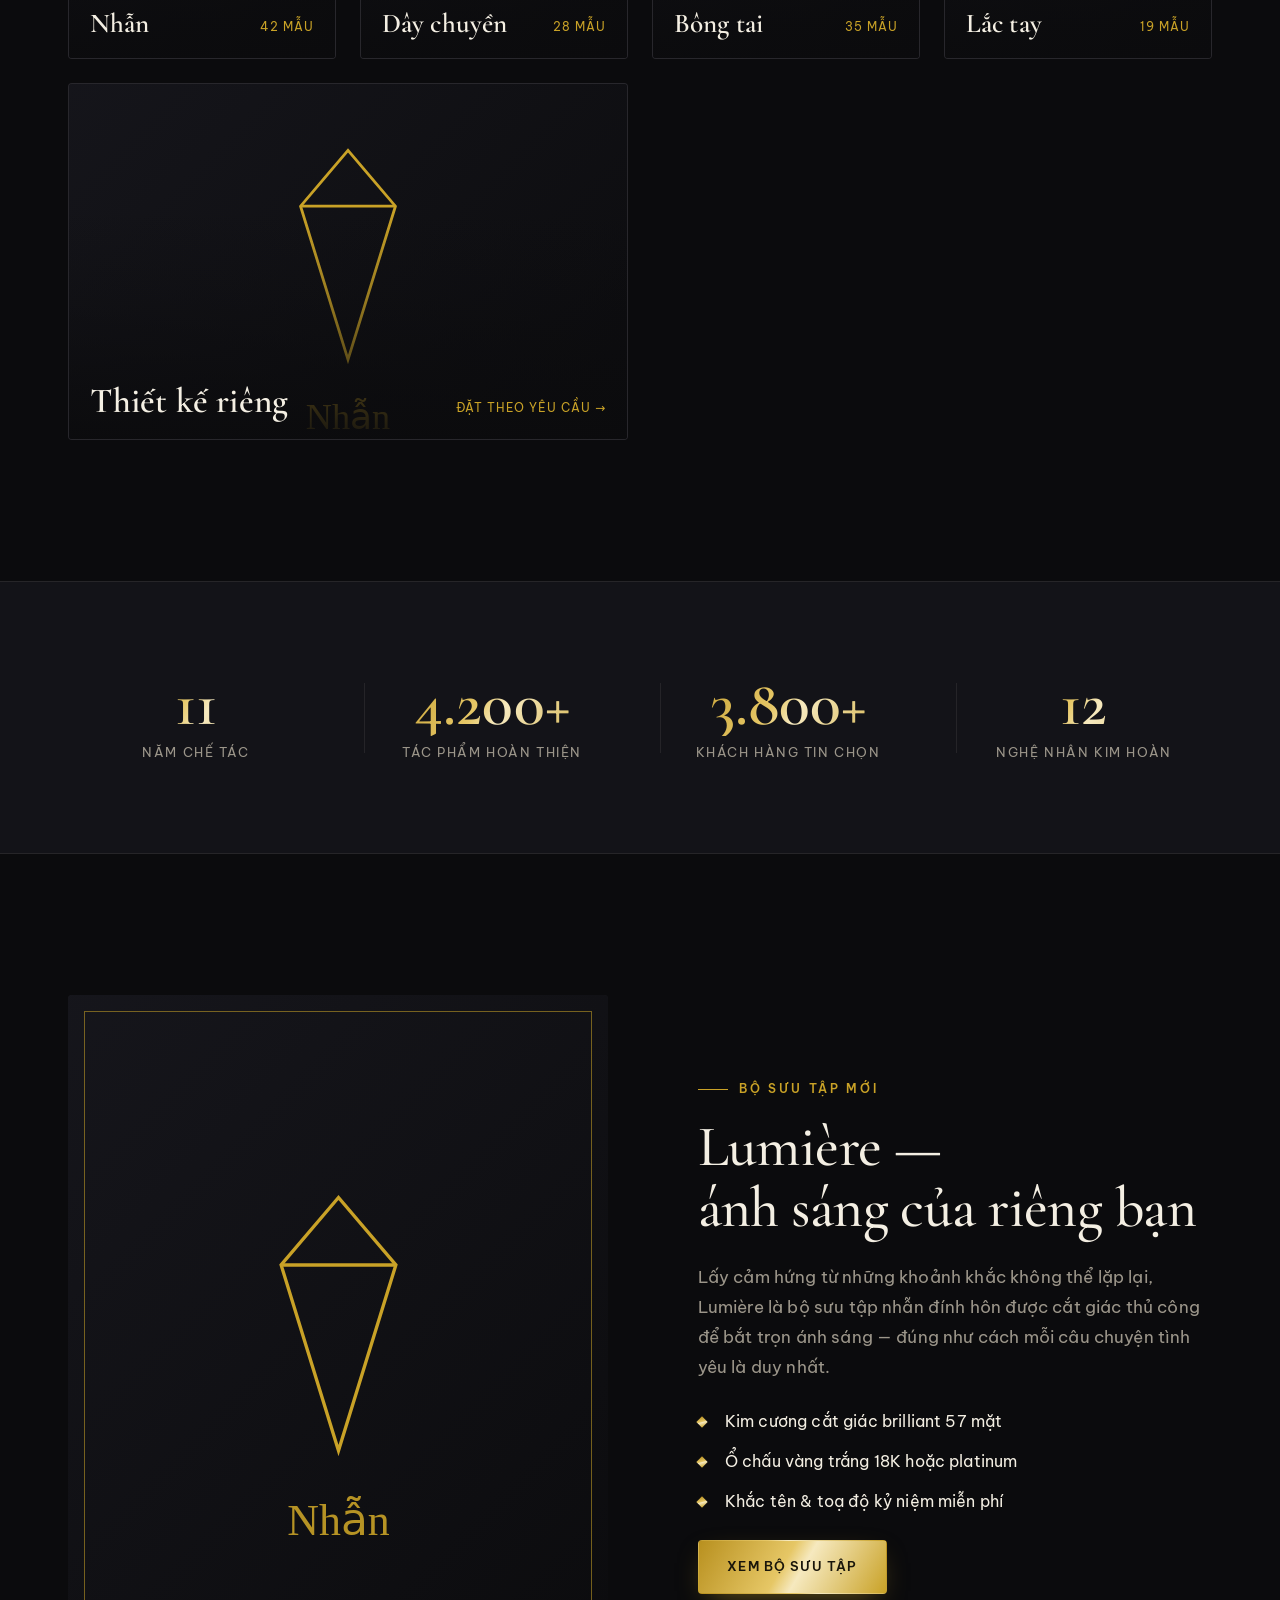
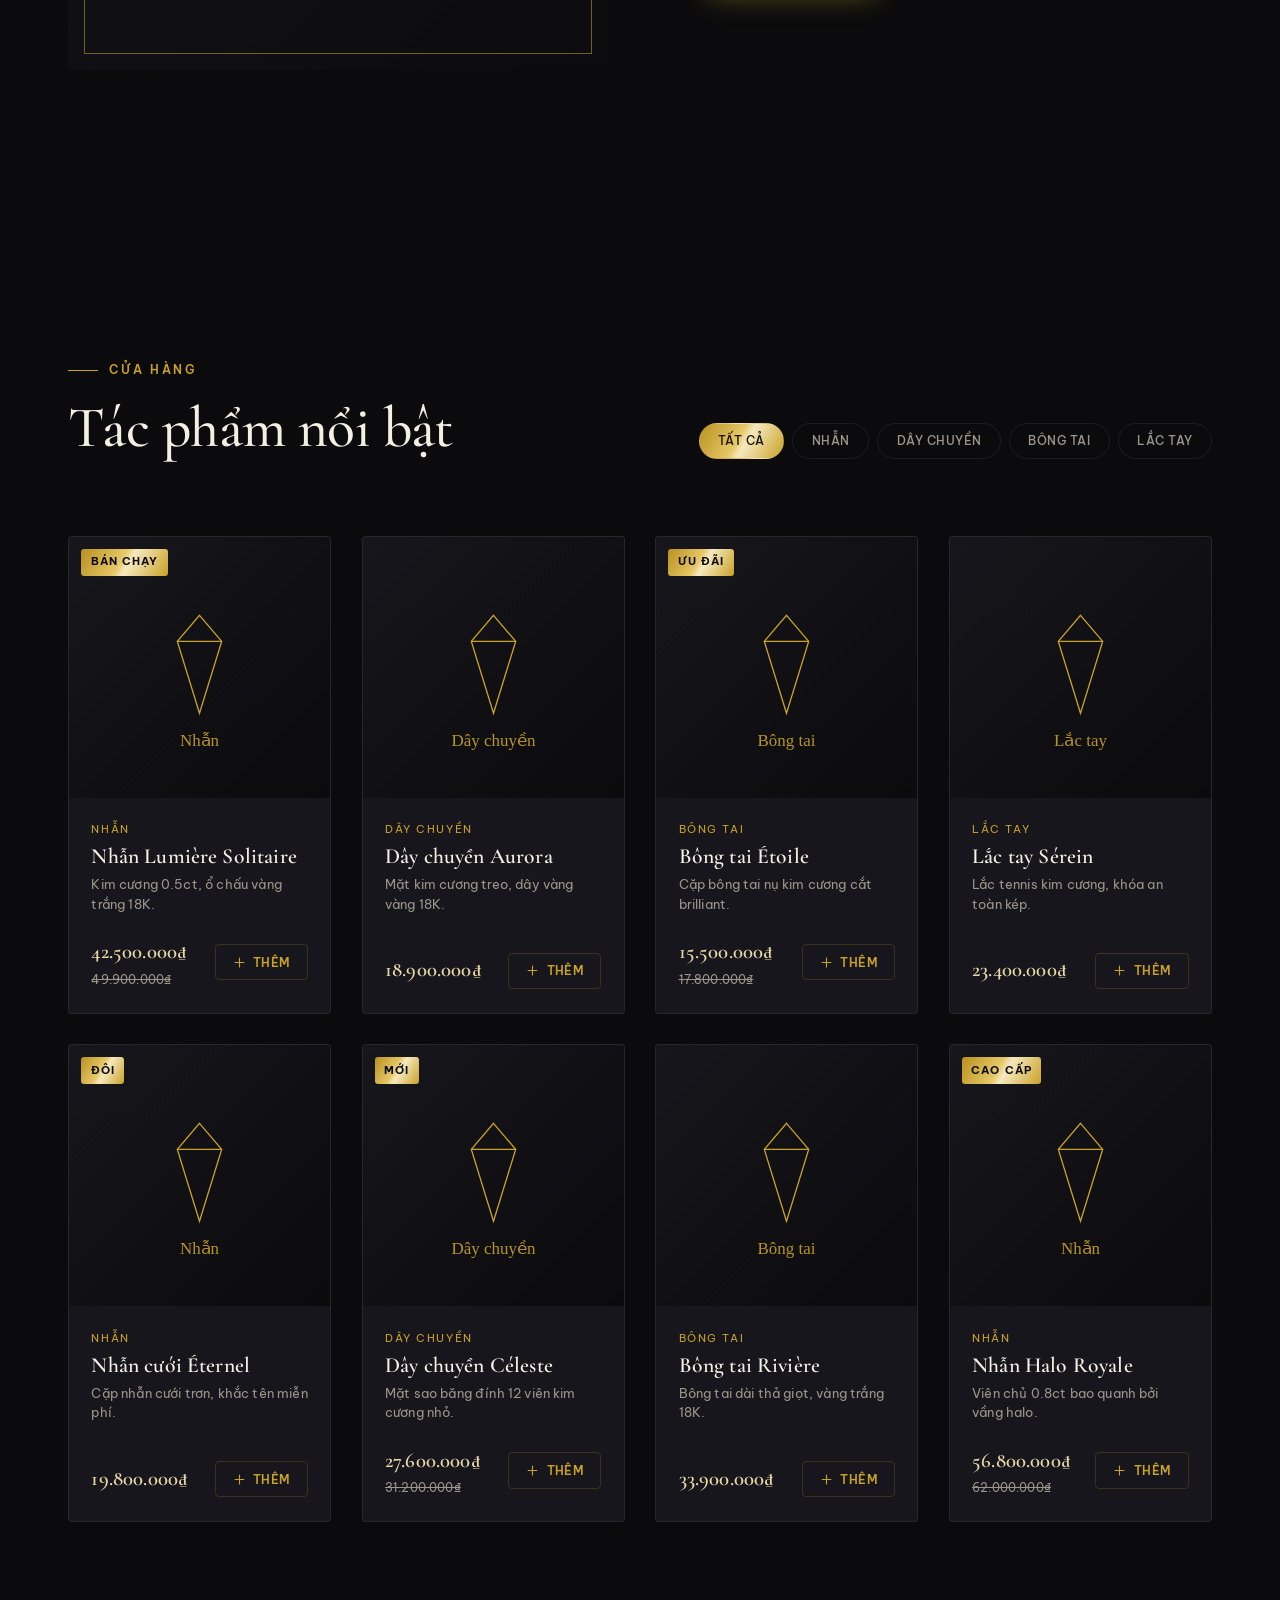
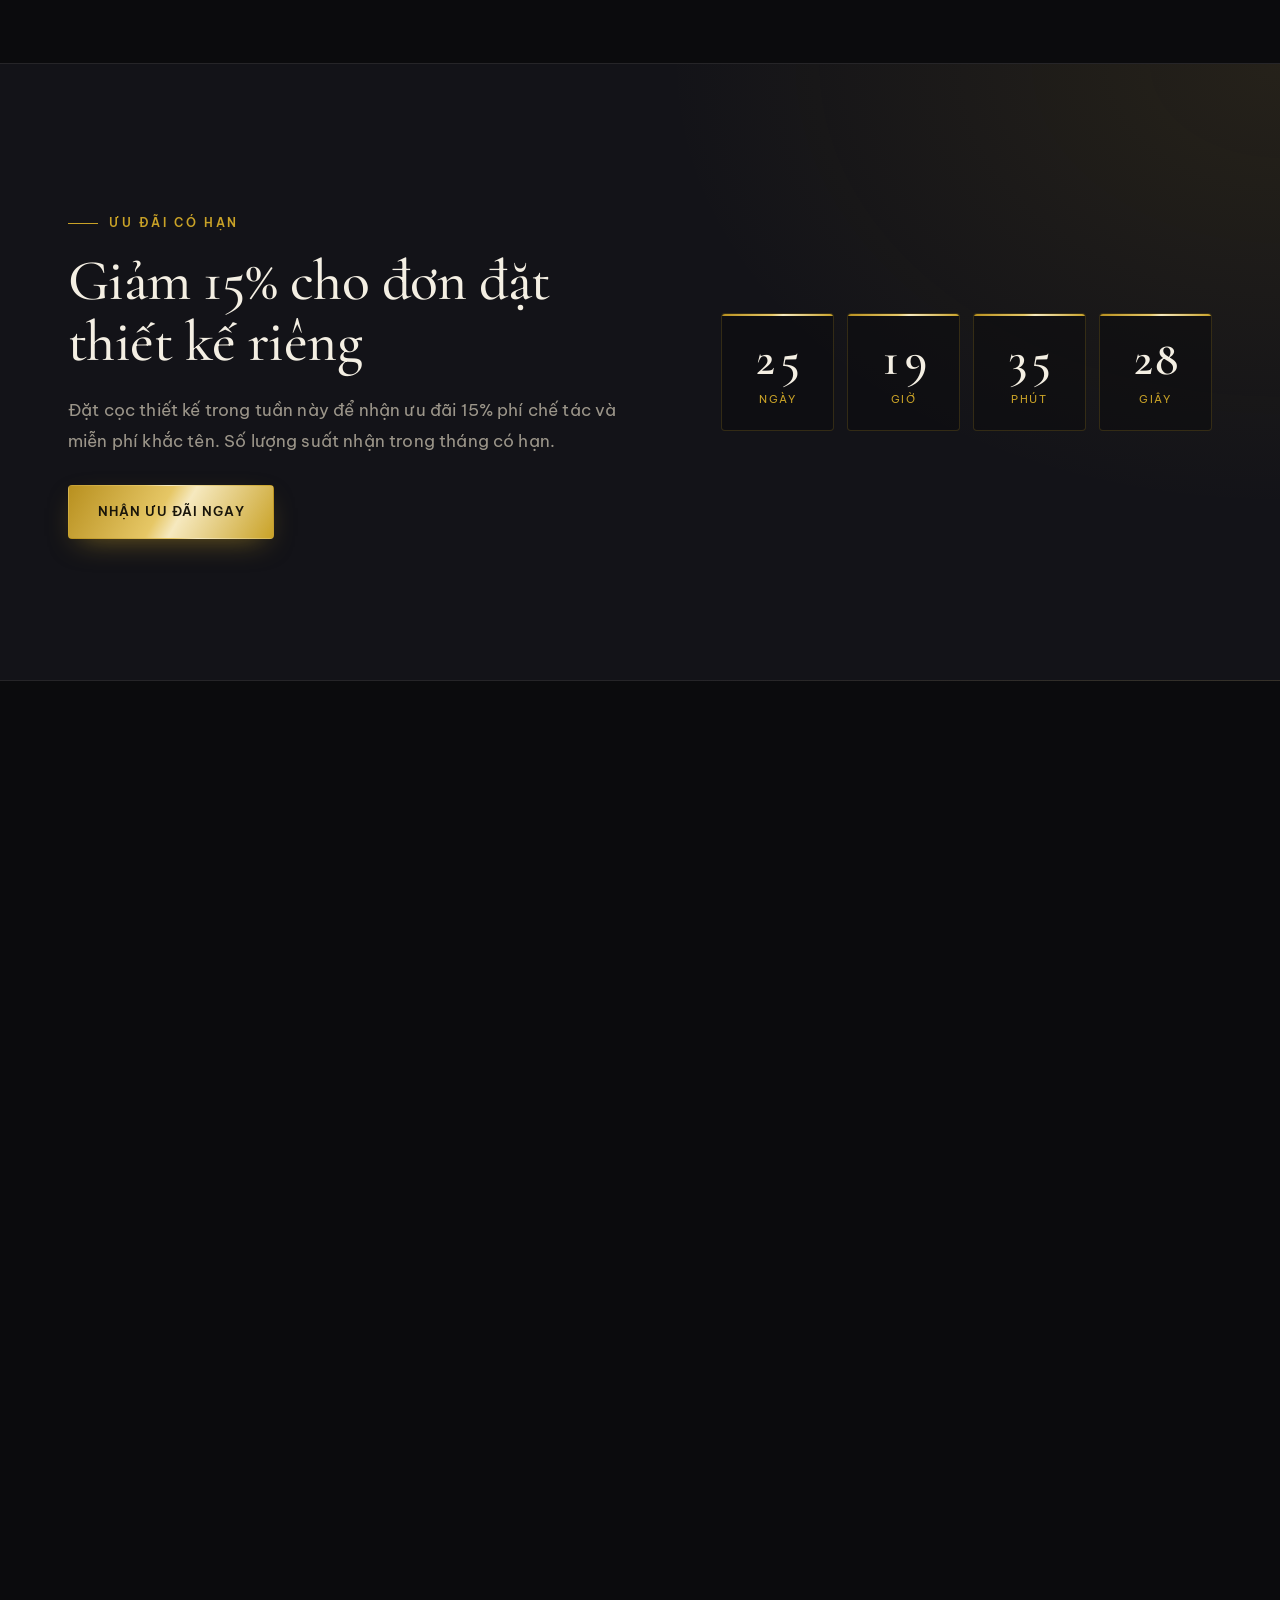
==== commit a7957517: "Give the hero real side gutters The hero was the only block not wrapped in .container, so the global" ====
--- a/index.html
+++ b/index.html
@@ -76,6 +76,7 @@
         <span class="hero-grain"></span>
       </div>
 
+      <div class="container hero-container">
       <div class="hero-content">
         <p class="eyebrow reveal" data-reveal>
           <span class="eyebrow-tick" aria-hidden="true"></span>
@@ -99,6 +100,7 @@
           <span>Giấy kiểm định GIA</span><span class="dot"></span>
           <span>Giao hàng toàn quốc</span>
         </div>
+      </div>
       </div>
 
       <a href="#marquee" class="scroll-cue" aria-label="Cuộn xuống">
--- a/styles.css
+++ b/styles.css
@@ -246,7 +246,8 @@
 .hero-grain { position: absolute; inset: 0; opacity: .05; mix-blend-mode: overlay;
   background-image: url("data:image/svg+xml,%3Csvg xmlns='http://www.w3.org/2000/svg' width='120' height='120'%3E%3Cfilter id='n'%3E%3CfeTurbulence type='fractalNoise' baseFrequency='.9' numOctaves='2'/%3E%3C/filter%3E%3Crect width='100%25' height='100%25' filter='url(%23n)'/%3E%3C/svg%3E"); }
 
-.hero-content { position: relative; z-index: 2; max-width: 760px; }
+.hero > .container { position: relative; z-index: 2; width: 100%; }
+.hero-content { max-width: 760px; }
 .hero-title {
   font-family: var(--font-display); font-weight: 500;
   font-size: clamp(1.75rem, 7.4vw, 6.4rem); line-height: 1.04; letter-spacing: -0.012em;
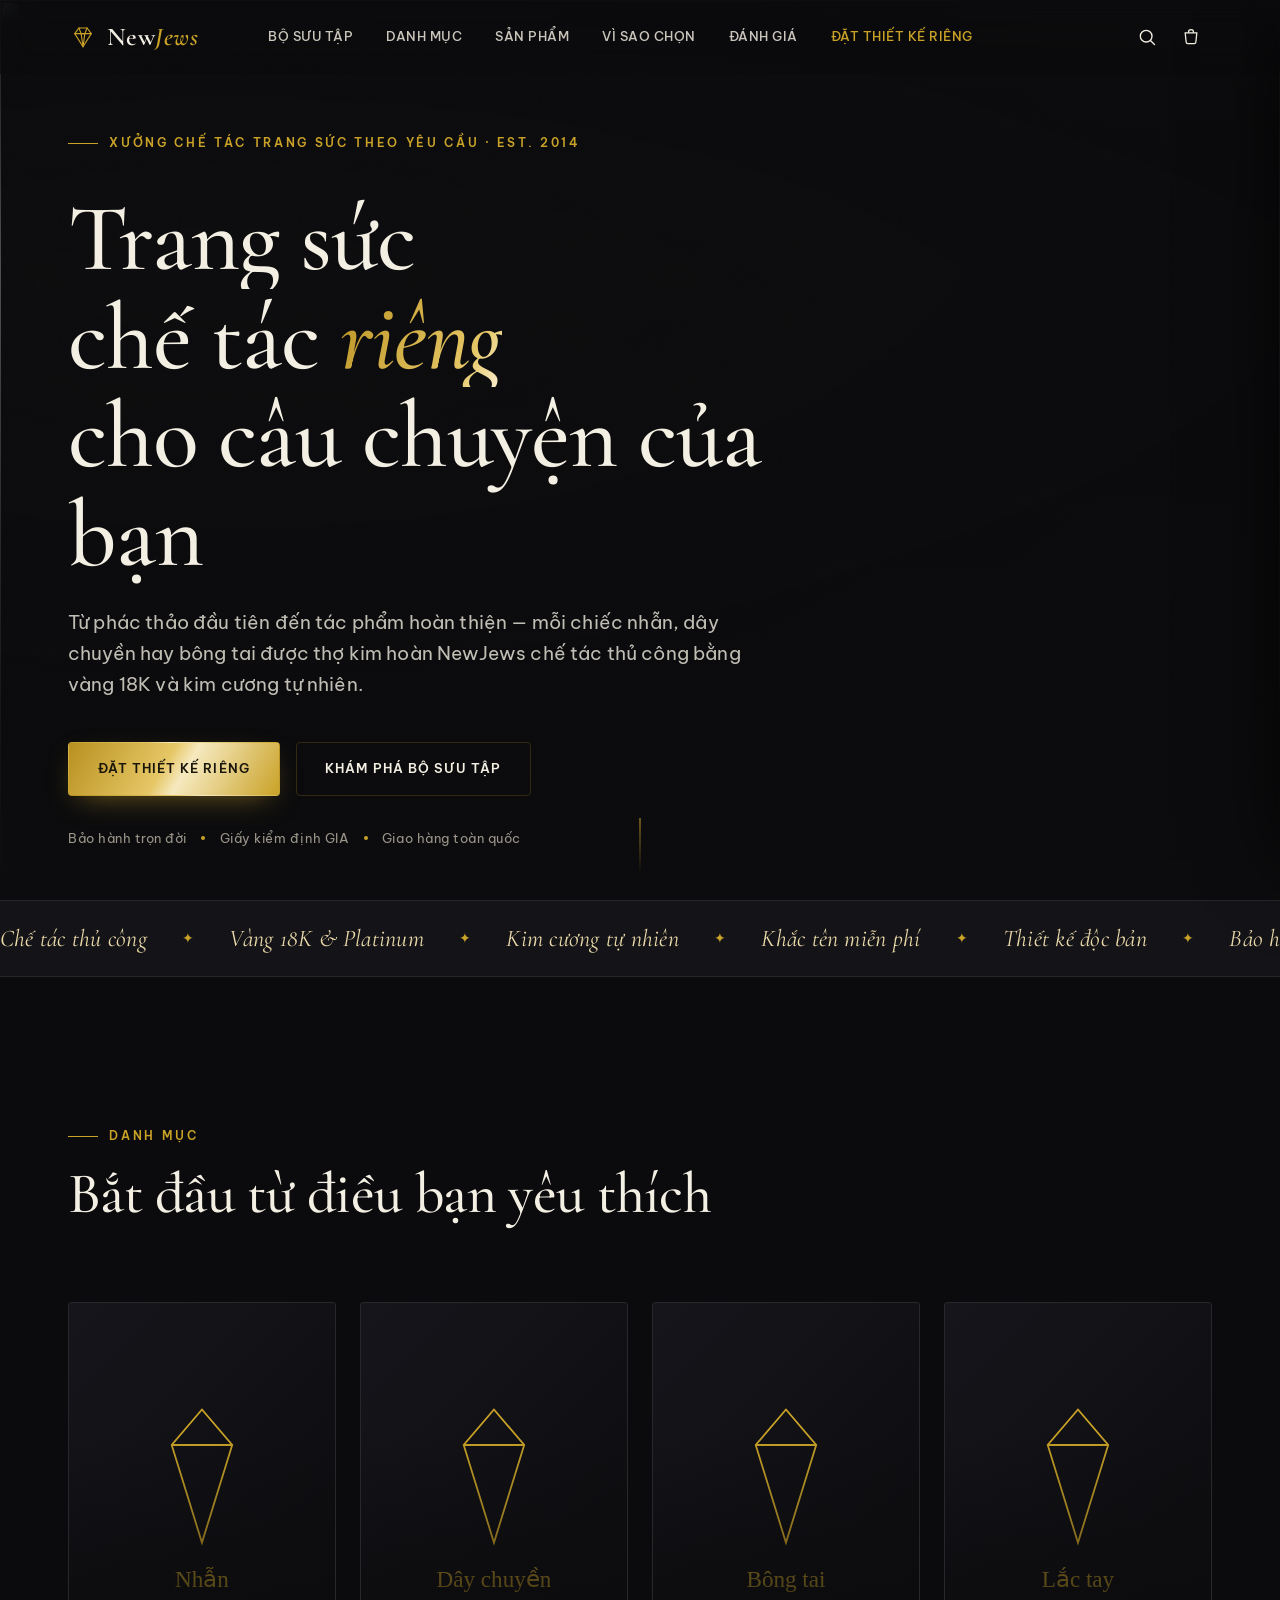
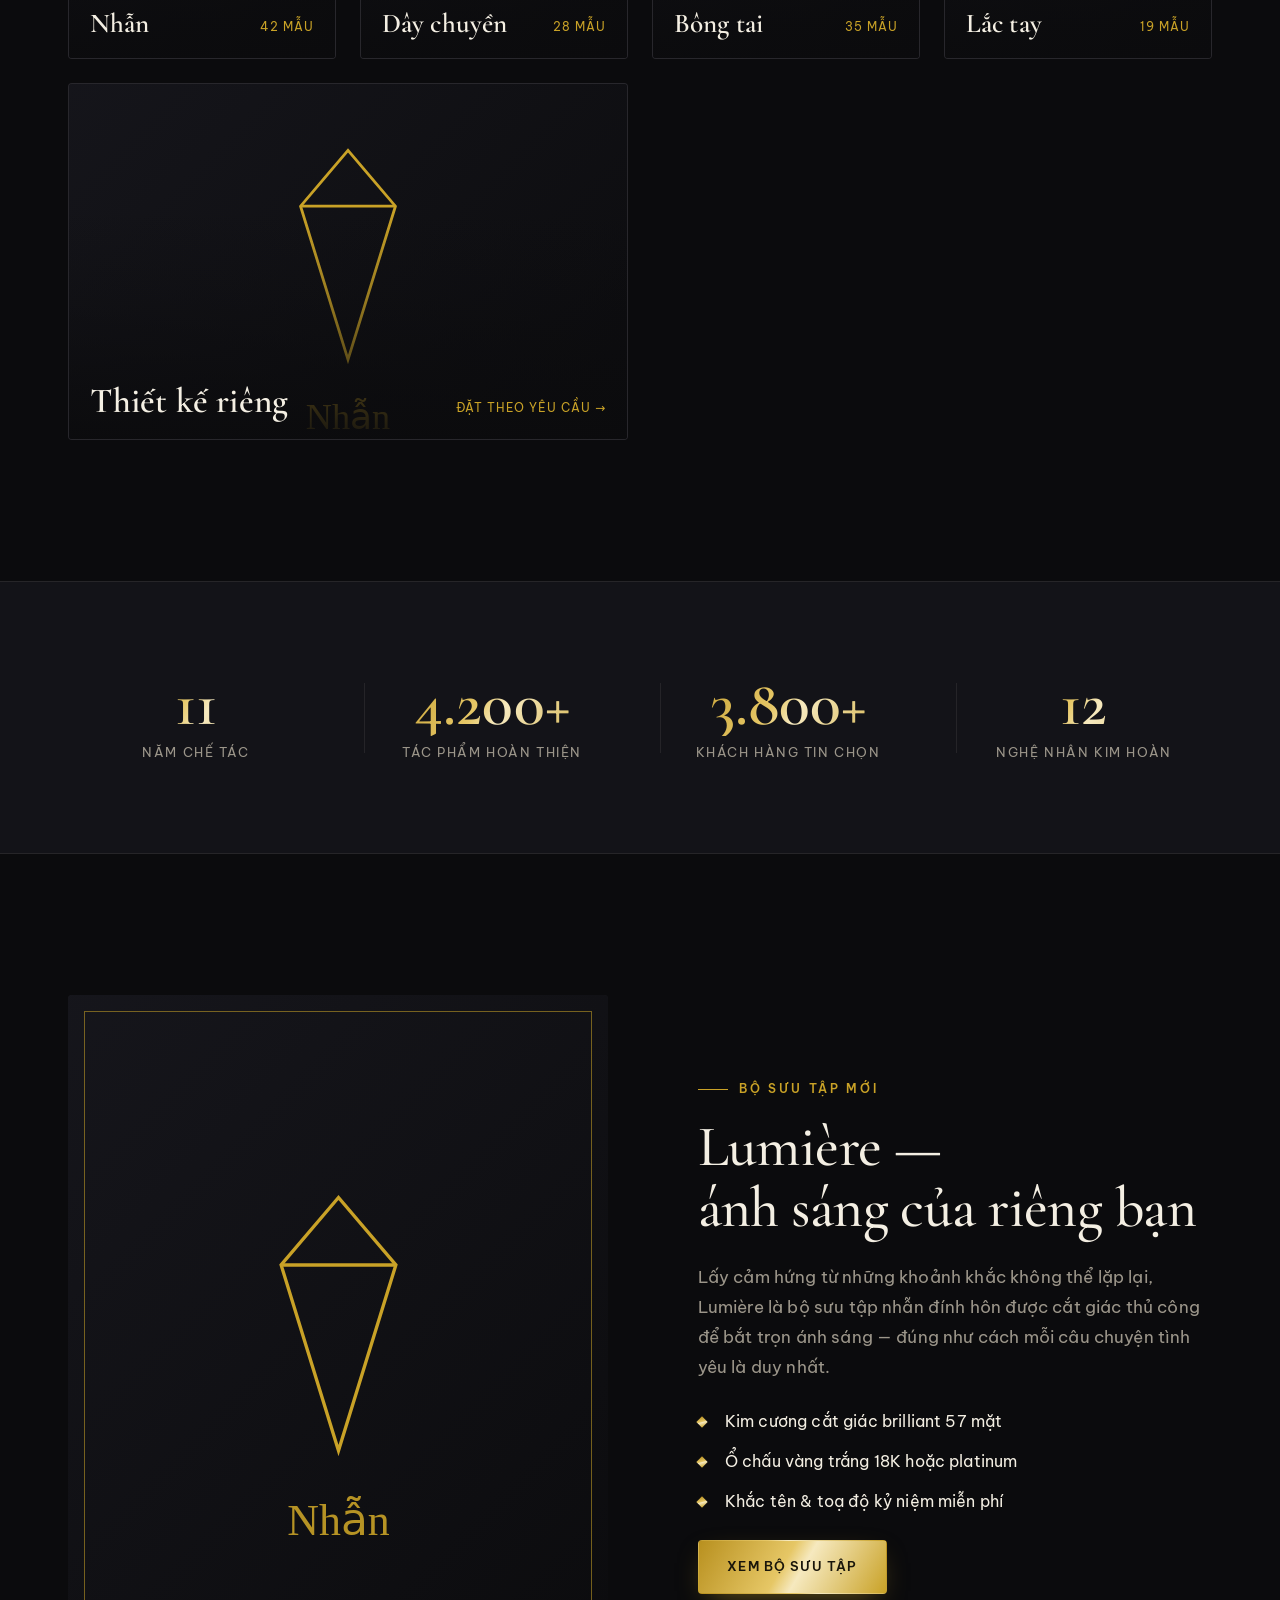
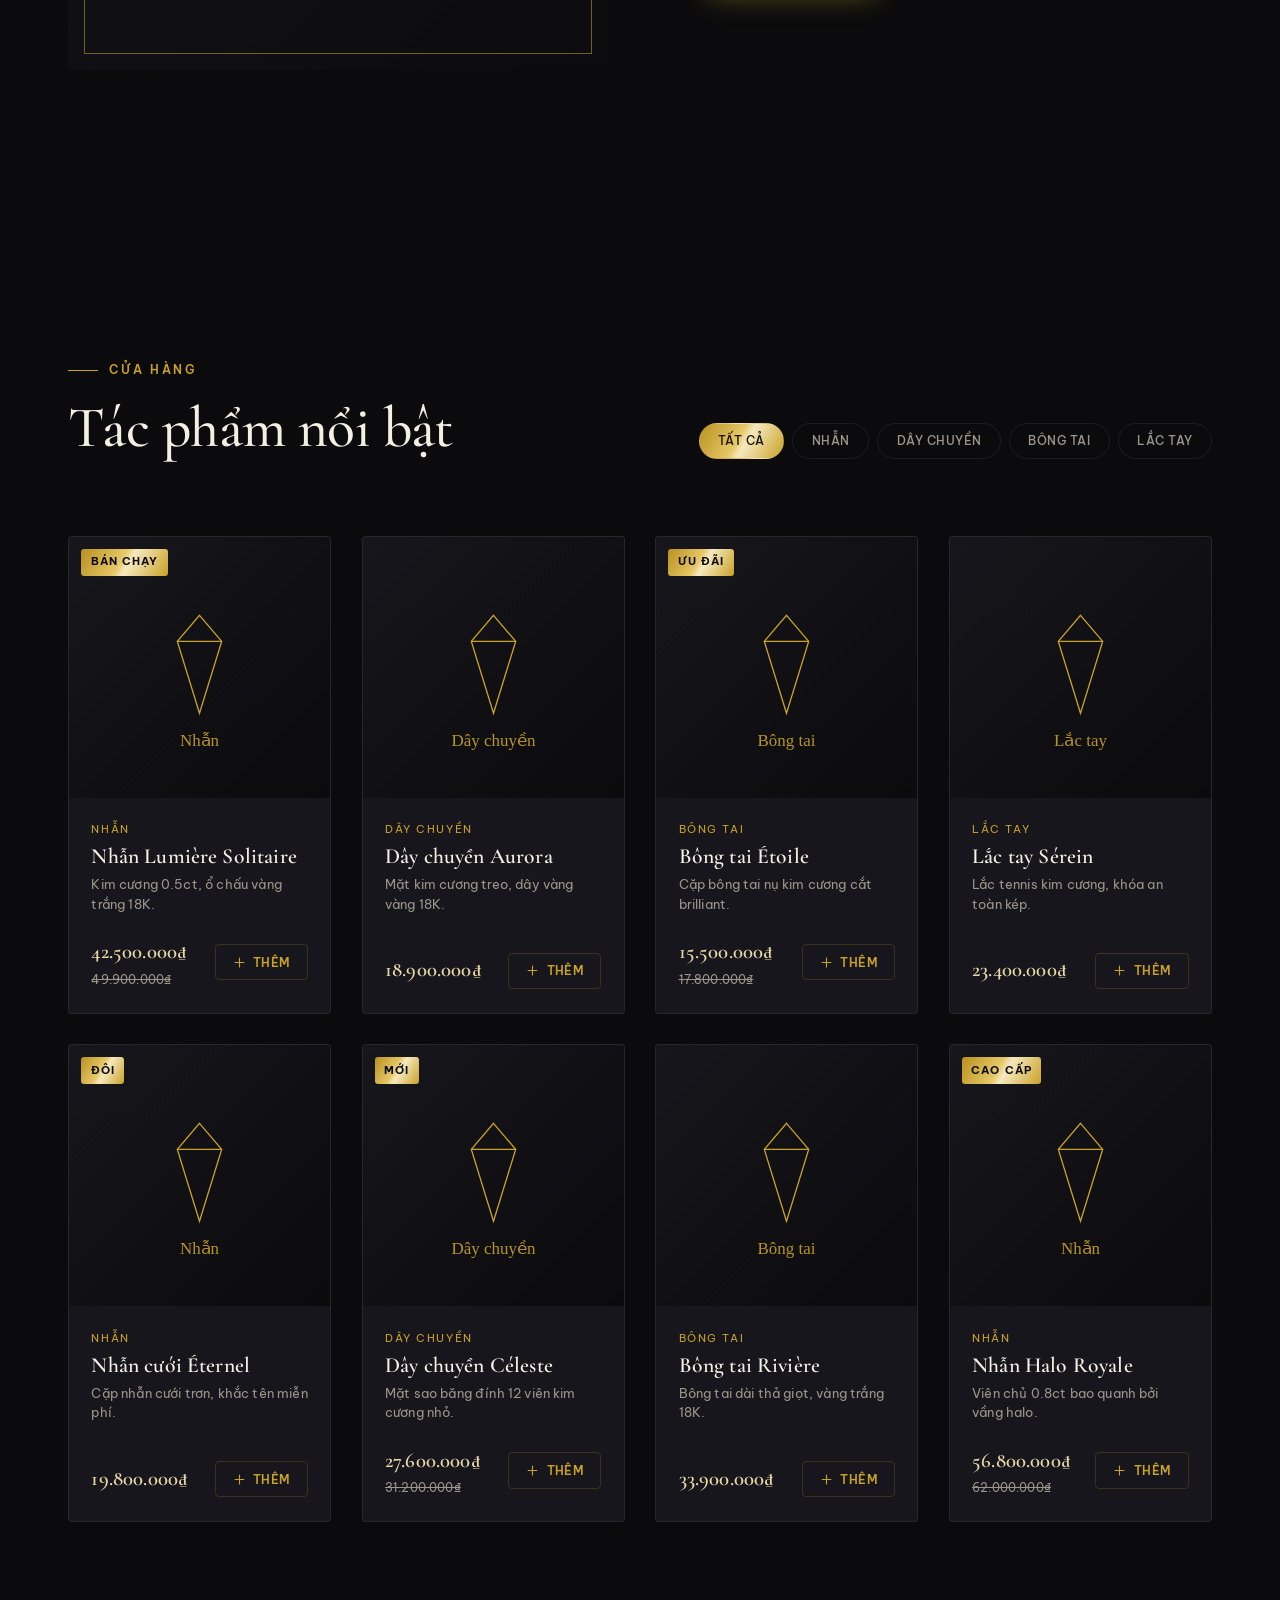
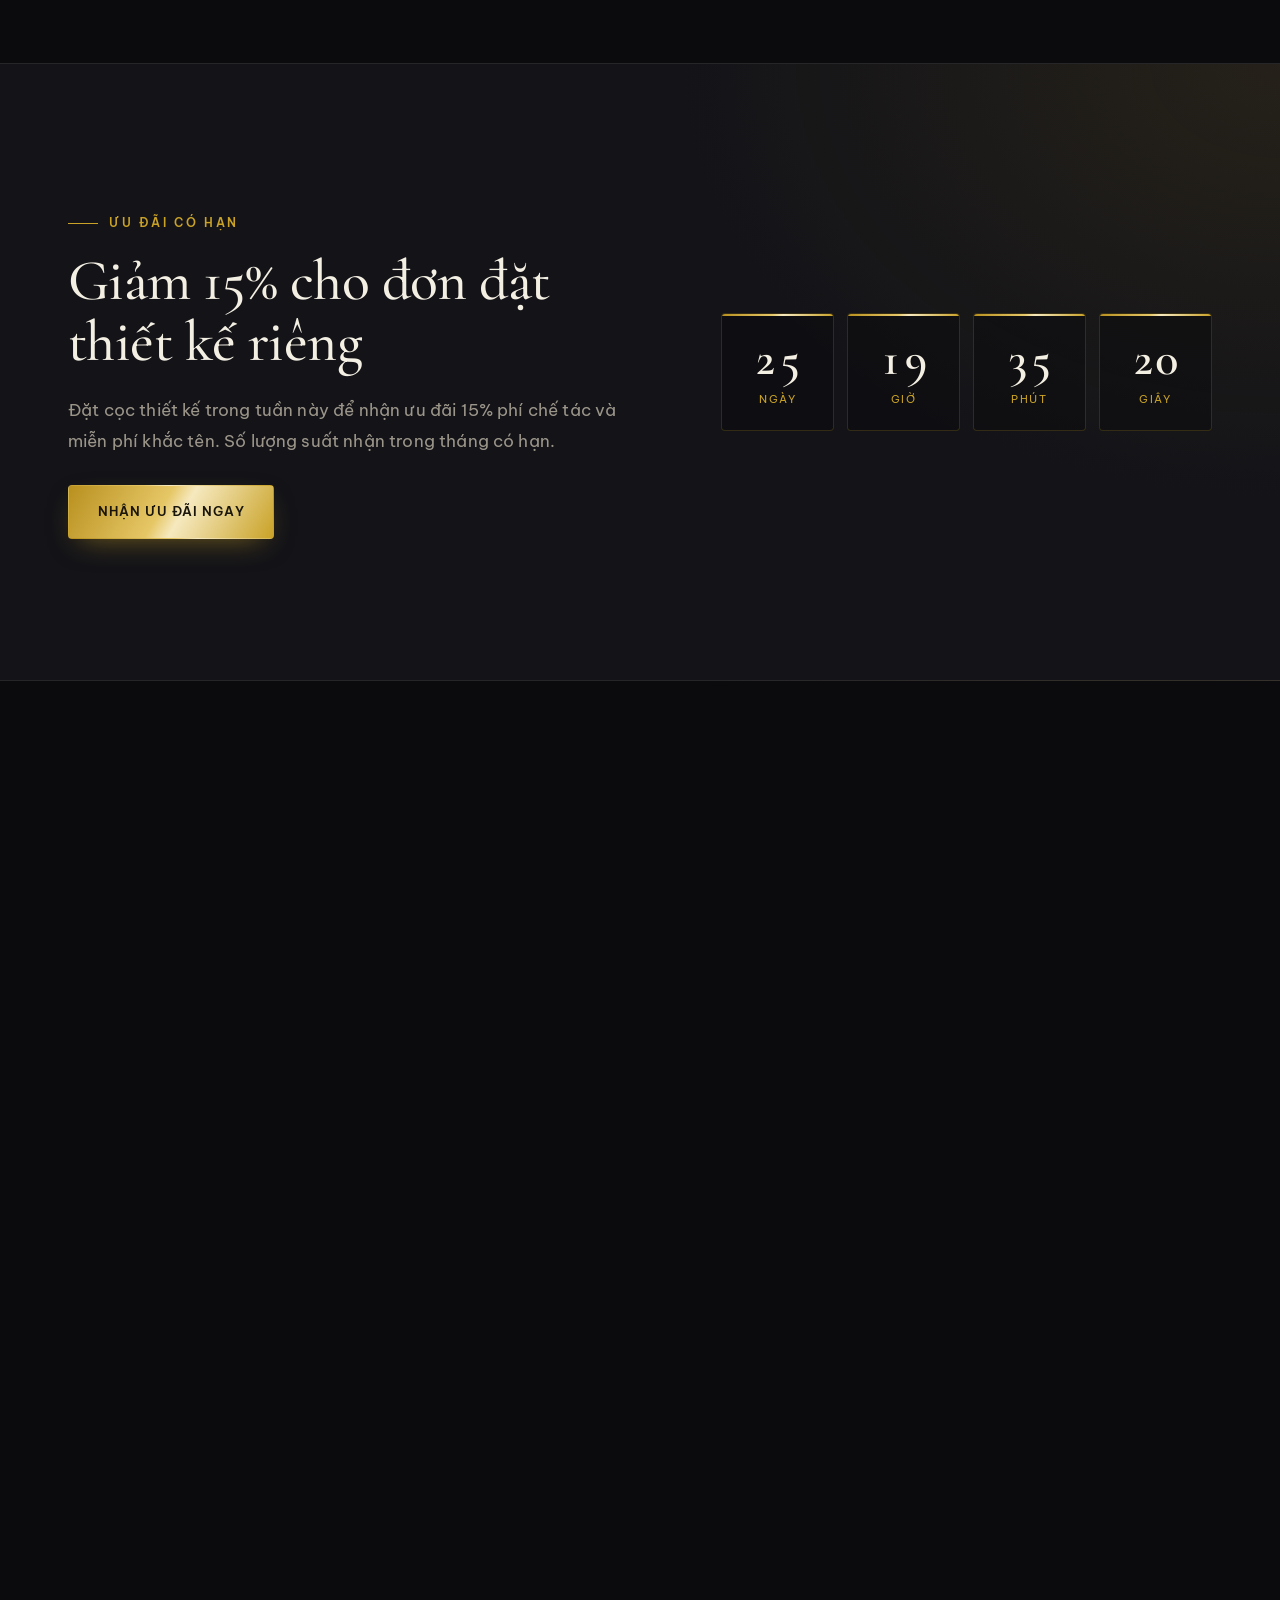
==== commit 10001e83: "Add checkout page with order summary, shipping form & payment New checkout experience (checkout.html" ====
--- a/index.html
+++ b/index.html
@@ -435,6 +435,7 @@
   <!-- Toast -->
   <div class="toast" id="toast" role="status" aria-live="polite"></div>
 
+  <script src="data.js" defer></script>
   <script src="script.js" defer></script>
 </body>
 </html>
